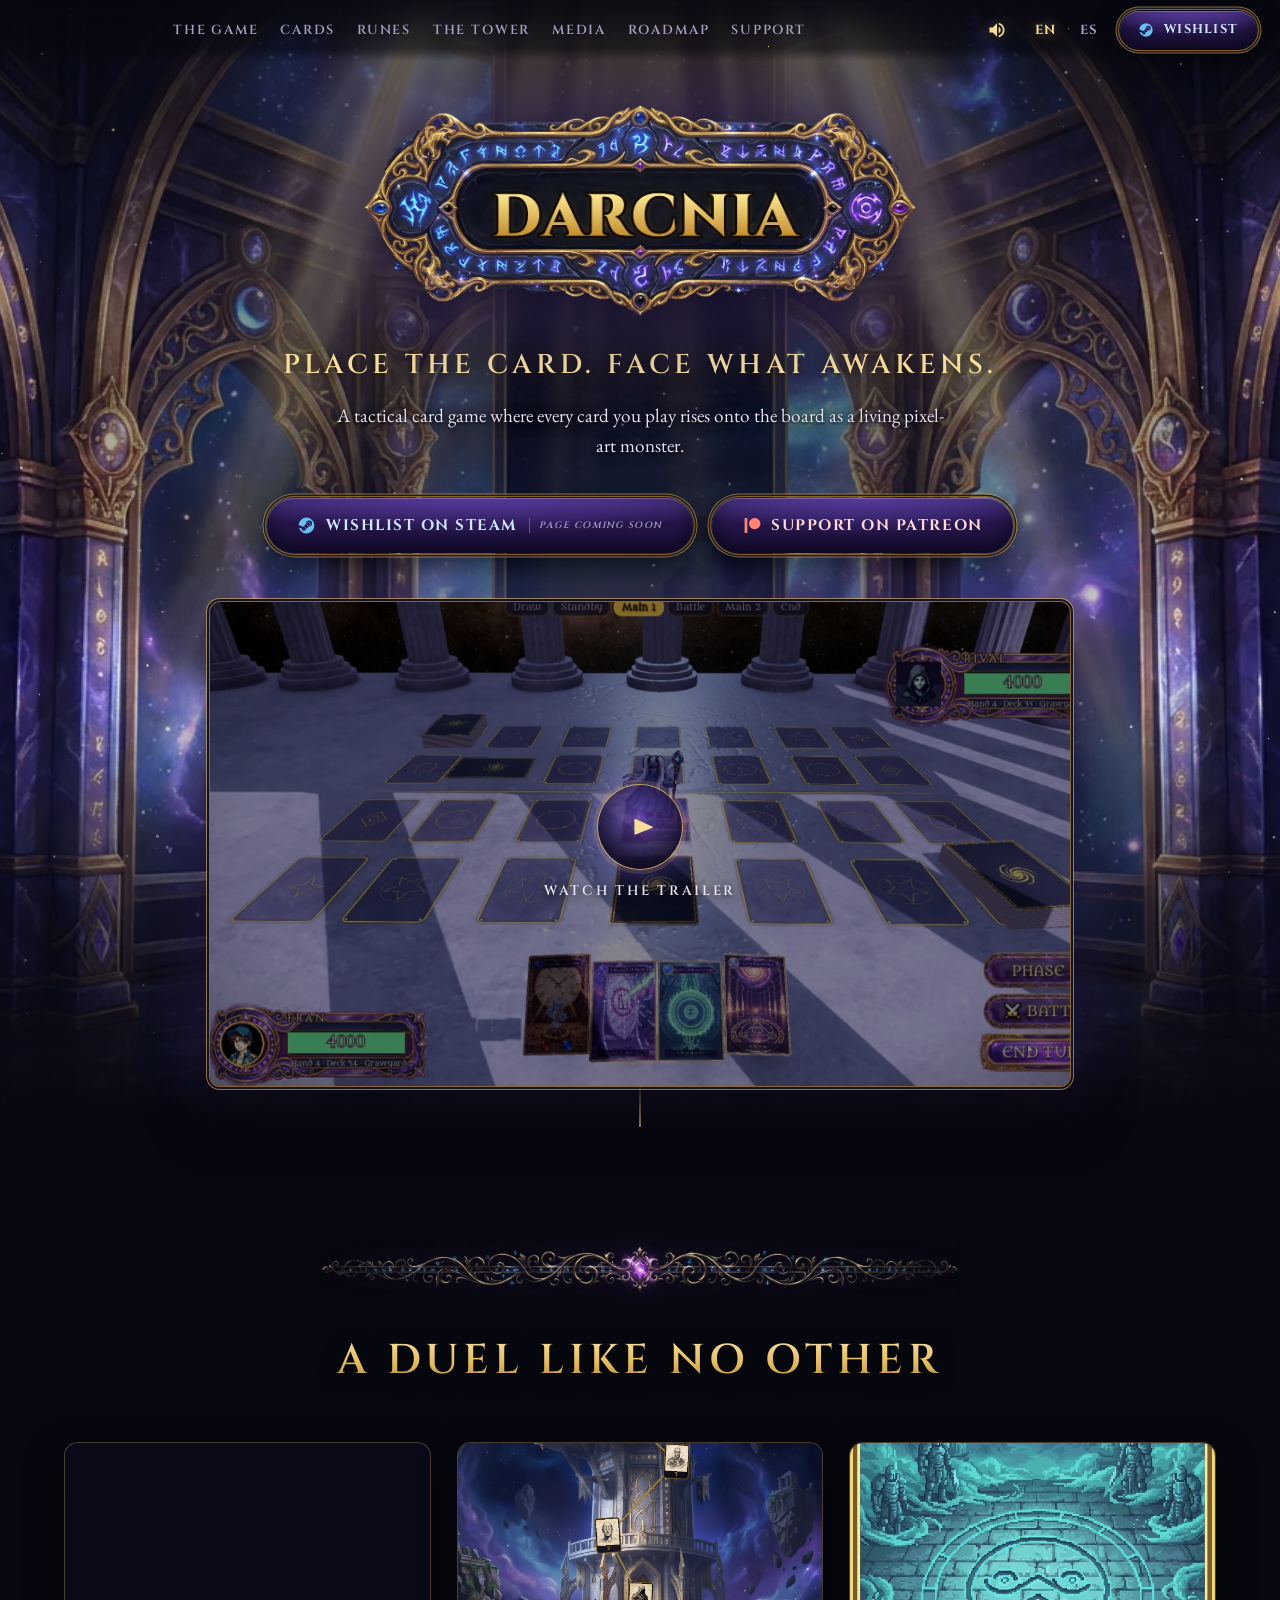
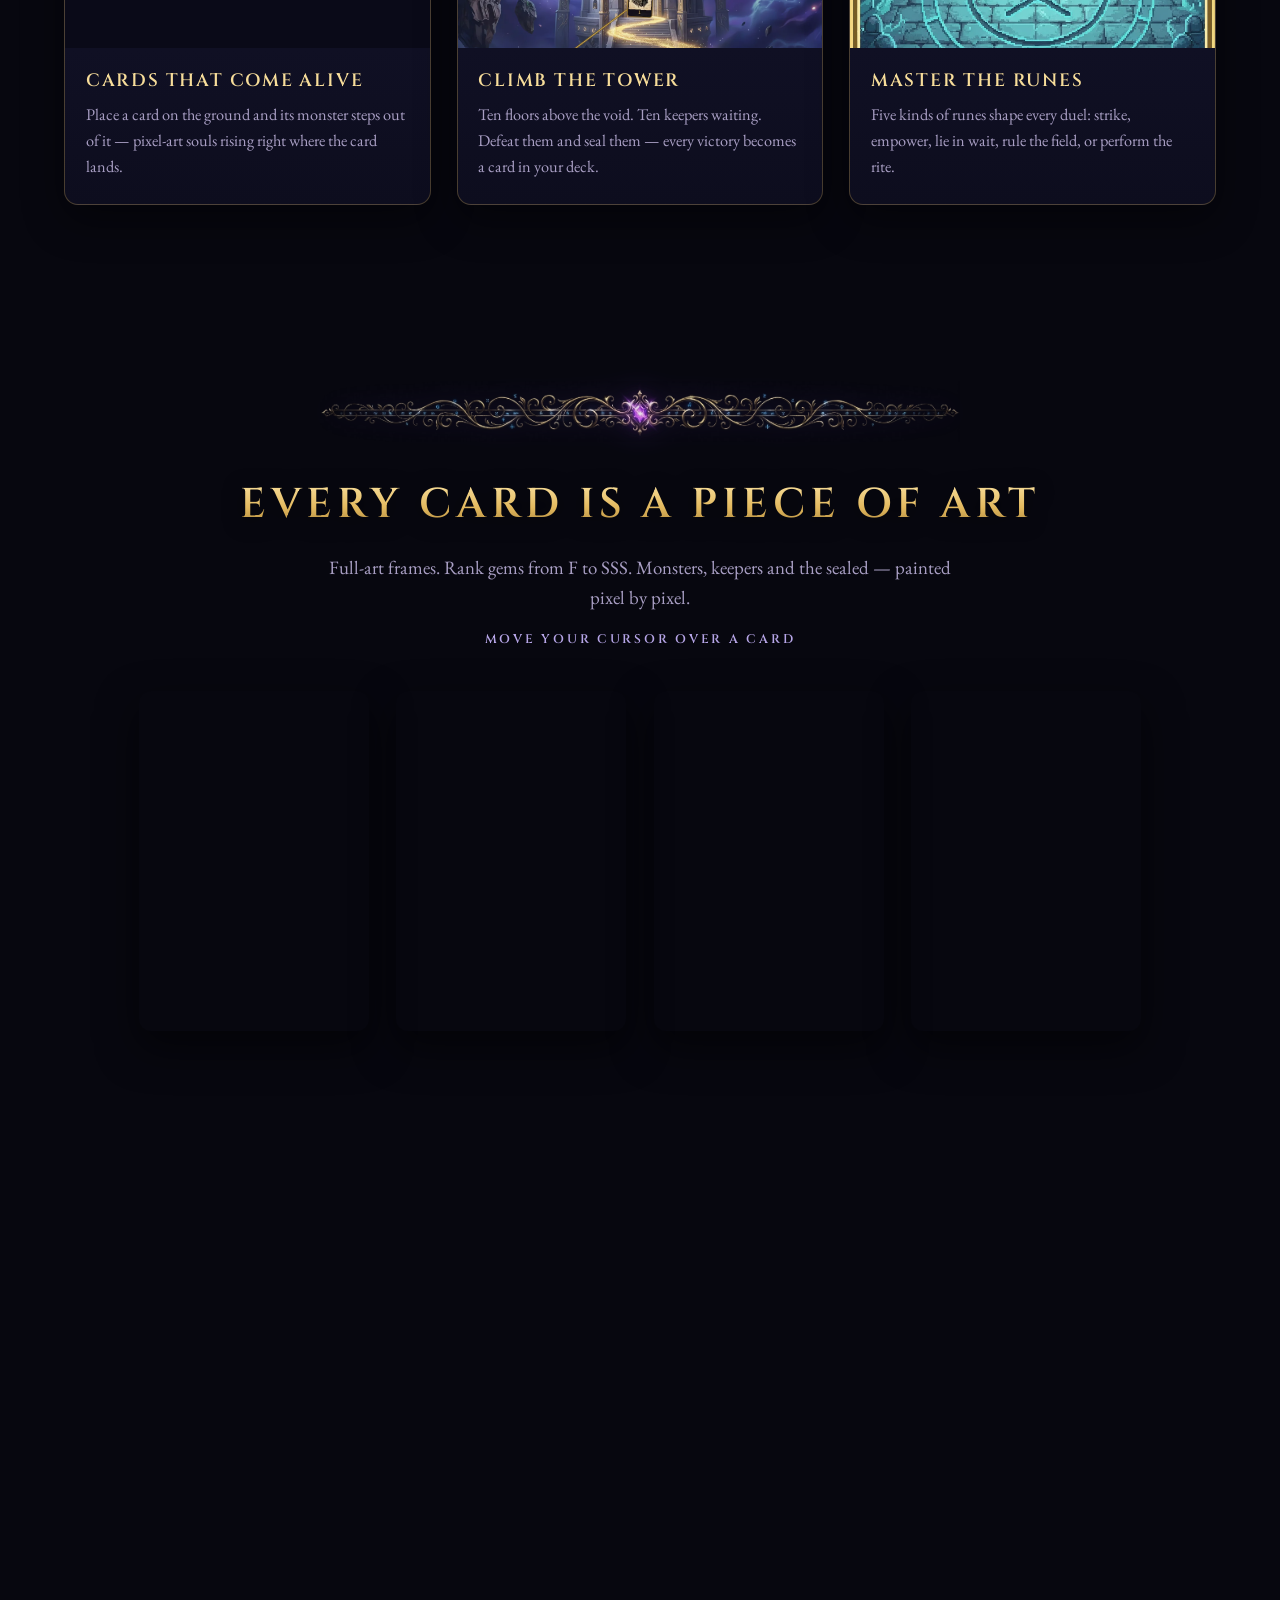
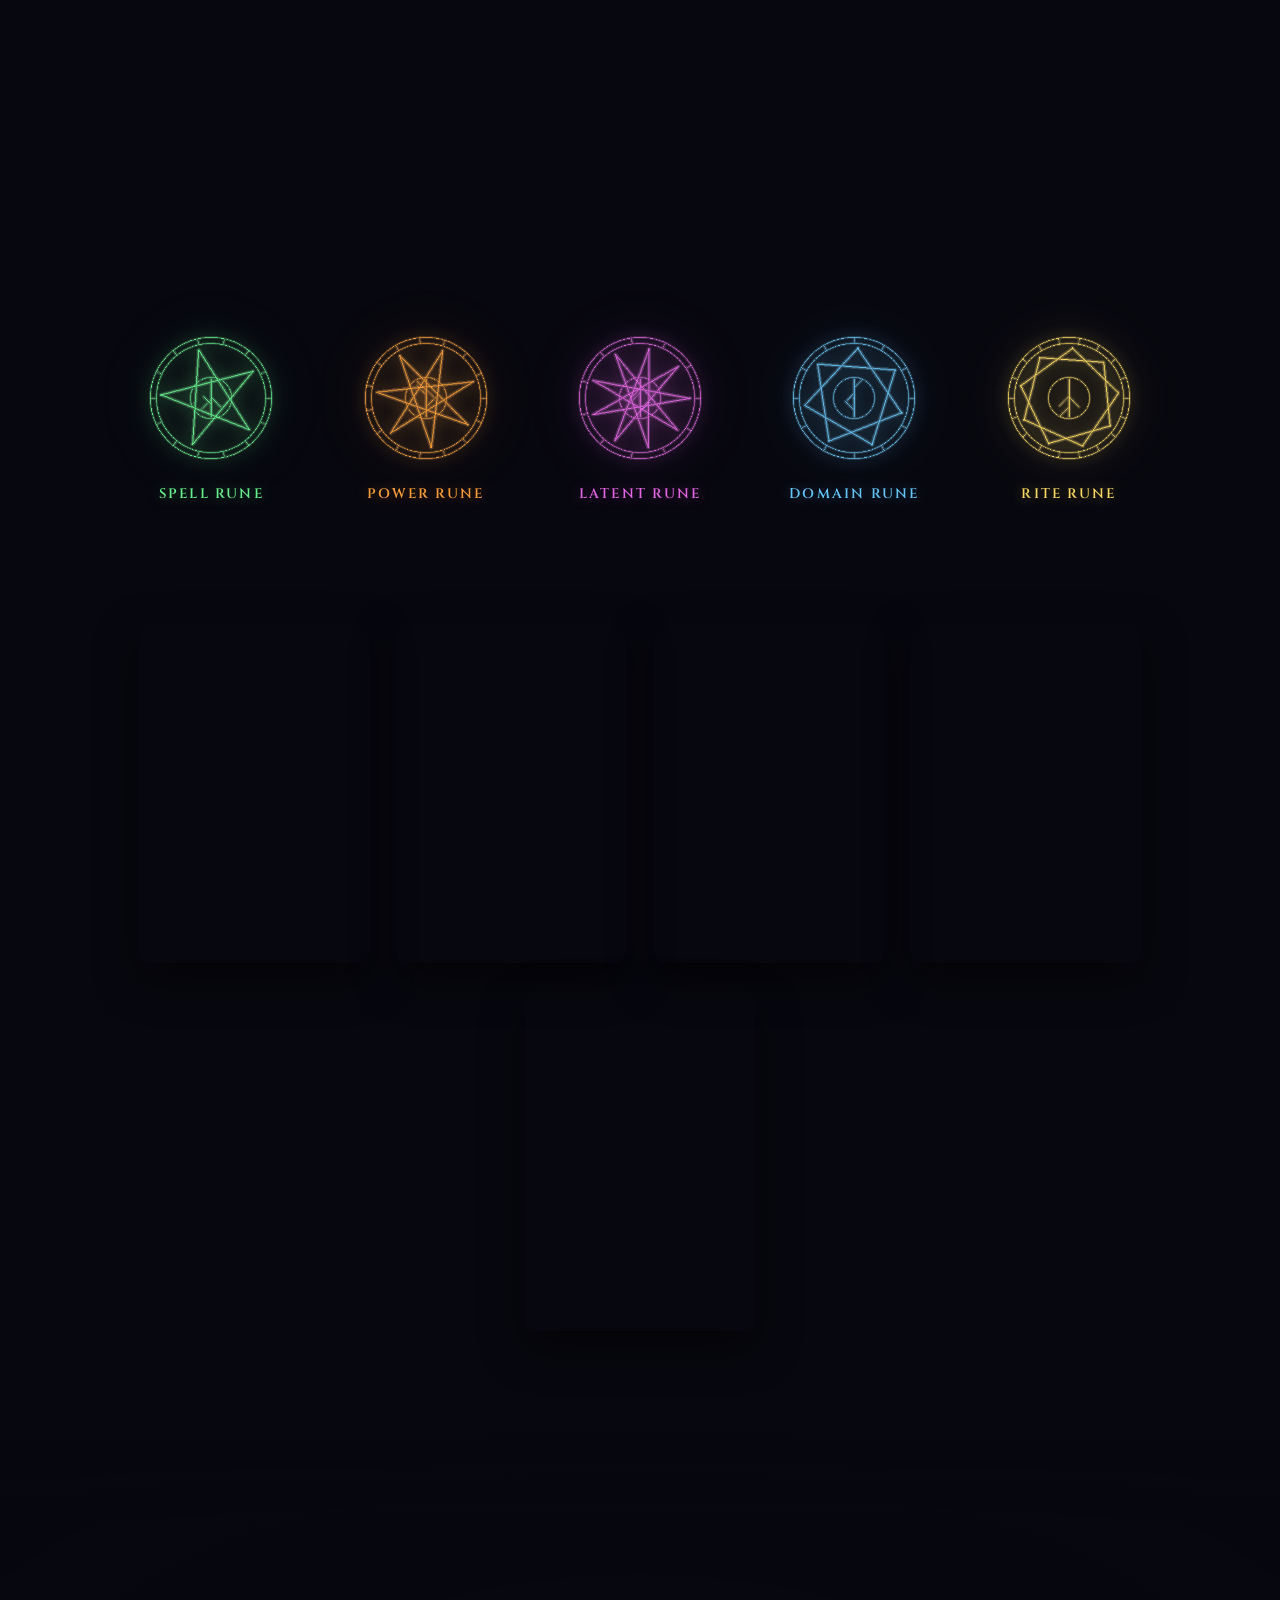
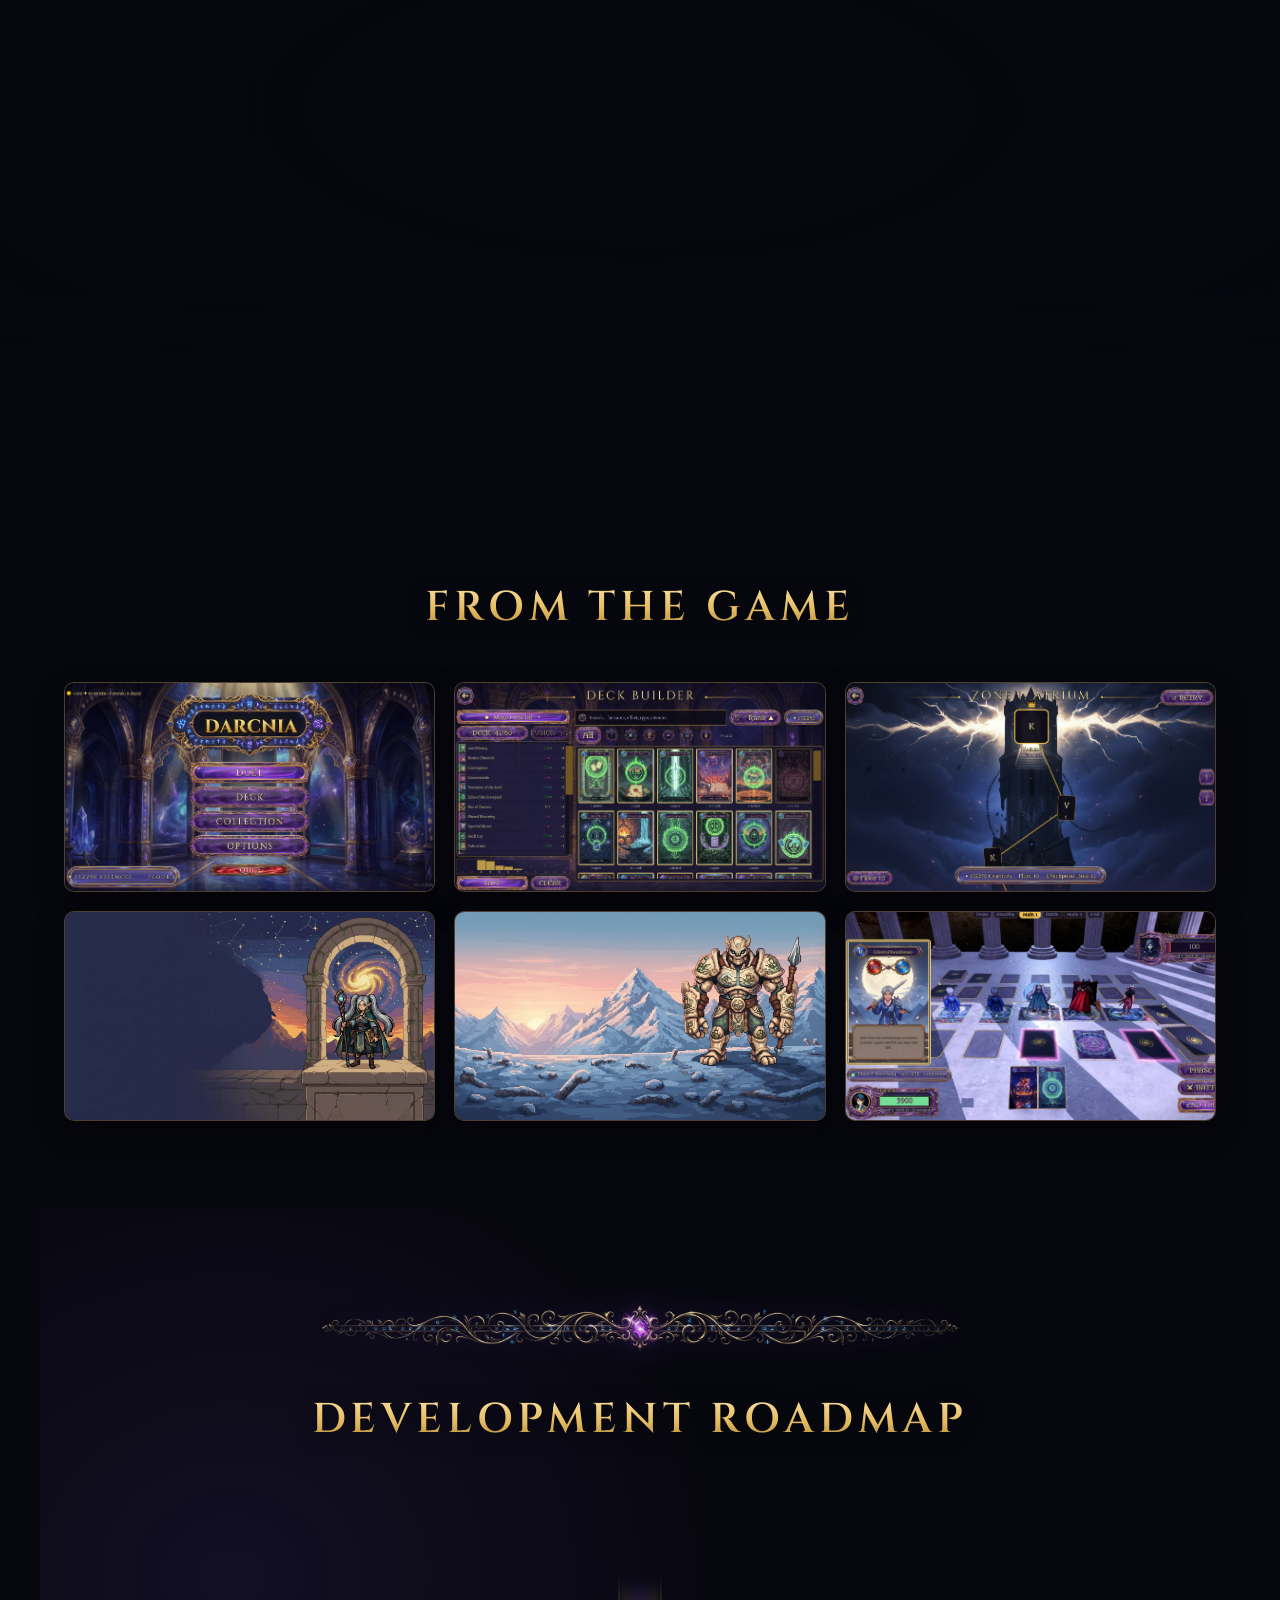
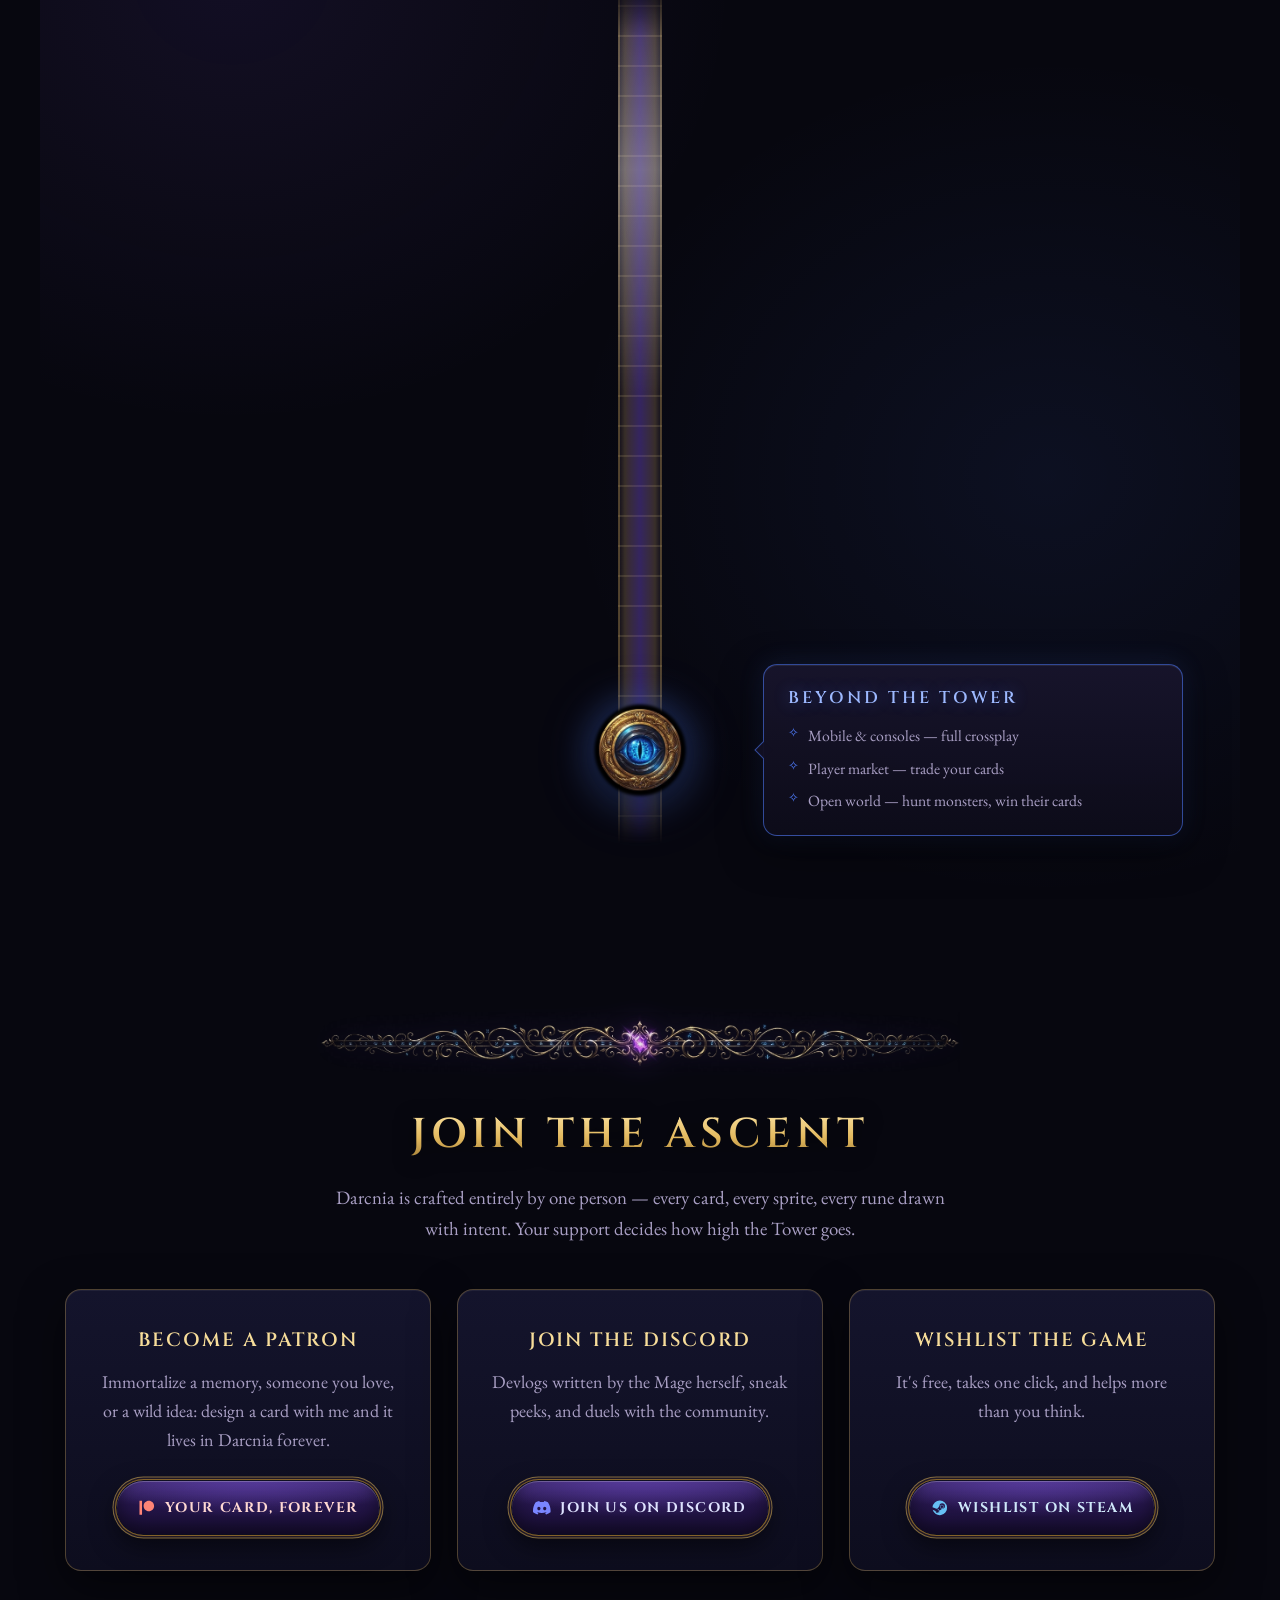
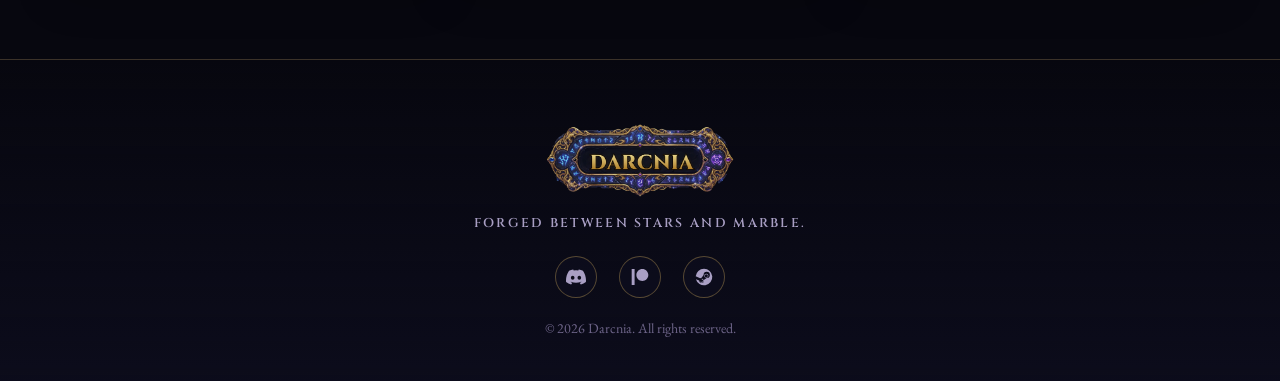
==== index.html @ d61d385a "Actualizar invitación de Discord Co-Authored-By: Claude Fable 5 <noreply@anthropic.com>" ====
<!DOCTYPE html>
<html lang="en">
<head>
  <meta charset="UTF-8">
  <meta name="viewport" content="width=device-width, initial-scale=1.0">
  <title>DARCNIA — Place the card. Face what awakens.</title>
  <meta name="description" content="A tactical card game where every card you play rises onto the board as a living pixel-art monster. Climb the Tower, seal its keepers, master the Runes.">
  <meta property="og:title" content="DARCNIA">
  <meta property="og:description" content="Place the card. Face what awakens. A pixel-art tactical card game.">
  <meta property="og:type" content="website">
  <meta property="og:image" content="assets/img/screens/menu.webp">
  <meta name="theme-color" content="#0d0d1e">
  <meta name="twitter:card" content="summary_large_image">
  <meta name="twitter:title" content="DARCNIA">
  <meta name="twitter:description" content="Place the card. Face what awakens. A pixel-art tactical card game.">
  <meta name="twitter:image" content="assets/video/poster.webp">
  <link rel="icon" href="favicon.ico" sizes="any">
  <link rel="icon" type="image/png" href="assets/img/favicon.png">
  <link rel="apple-touch-icon" href="assets/img/favicon_512.png">
  <script type="application/ld+json">
  {"@context":"https://schema.org","@type":"VideoGame","name":"Darcnia",
   "description":"A tactical card game where every card you play rises onto the board as a living pixel-art monster. Climb the Tower, seal its keepers, master the Runes.",
   "genre":["Card Game","Strategy"],"gamePlatform":"PC","operatingSystem":"Windows",
   "author":{"@type":"Person","name":"Darcnia"},"inLanguage":["en","es"],
   "offers":{"@type":"Offer","price":"0","priceCurrency":"USD","availability":"https://schema.org/PreOrder"}}
  </script>
  <link rel="preload" as="image" href="assets/img/bg_temple.webp">
  <link rel="preconnect" href="https://fonts.googleapis.com">
  <link rel="preconnect" href="https://fonts.gstatic.com" crossorigin>
  <link href="https://fonts.googleapis.com/css2?family=Cinzel:wght@500;600;700&family=EB+Garamond:wght@400;500&display=swap" rel="stylesheet">
  <link rel="stylesheet" href="css/styles.css">
</head>
<body>

  <!-- ======================= NAV ======================= -->
  <header class="nav" id="nav">
    <nav class="nav-links" id="navLinks">
      <a href="#game" data-i18n="nav.game">The Game</a>
      <a href="#cards" data-i18n="nav.cards">Cards</a>
      <a href="#runes" data-i18n="nav.runes">Runes</a>
      <a href="#tower" data-i18n="nav.tower">The Tower</a>
      <a href="#media" data-i18n="nav.media">Media</a>
      <a href="#roadmap" data-i18n="nav.roadmap">Roadmap</a>
      <a href="#support" data-i18n="nav.support">Support</a>
    </nav>
    <div class="nav-right">
      <button class="music-btn" id="musicBtn" aria-label="Music on/off" aria-pressed="false">
        <svg class="ico-on" viewBox="0 0 24 24" aria-hidden="true"><path fill="currentColor" d="M3 9v6h4l5 5V4L7 9H3zm13.5 3a4.5 4.5 0 0 0-2.5-4.03v8.05A4.5 4.5 0 0 0 16.5 12zM14 3.23v2.06c2.89.86 5 3.54 5 6.71s-2.11 5.85-5 6.71v2.06c4.01-.91 7-4.49 7-8.77s-2.99-7.86-7-8.77z"/></svg>
        <svg class="ico-off" viewBox="0 0 24 24" aria-hidden="true"><path fill="currentColor" d="M16.5 12a4.5 4.5 0 0 0-2.5-4.03v2.21l2.45 2.45c.03-.2.05-.41.05-.63zm2.5 0c0 .94-.2 1.82-.54 2.64l1.51 1.51A8.9 8.9 0 0 0 21 12c0-4.28-2.99-7.86-7-8.77v2.06c2.89.86 5 3.54 5 6.71zM4.27 3L3 4.27 7.73 9H3v6h4l5 5v-6.73l4.25 4.25c-.67.52-1.42.93-2.25 1.18v2.06a8.99 8.99 0 0 0 3.69-1.81L19.73 21 21 19.73 4.27 3zM12 4L9.91 6.09 12 8.18V4z"/></svg>
      </button>
      <div class="lang-switch" role="group" aria-label="Language">
        <button id="langEn" class="lang-btn active" aria-pressed="true">EN</button>
        <span class="lang-sep">·</span>
        <button id="langEs" class="lang-btn" aria-pressed="false">ES</button>
      </div>
      <a class="btn btn-small btn-steam nav-cta" id="navSteam" href="#support">
        <svg class="ico" viewBox="0 0 24 24" aria-hidden="true"><path fill="currentColor" d="M12 2a10 10 0 0 0-9.97 9.24l5.36 2.21a2.83 2.83 0 0 1 1.6-.49h.14l2.38-3.45v-.05a3.77 3.77 0 1 1 3.77 3.77h-.09l-3.4 2.43v.12a2.83 2.83 0 1 1-5.63.42L2.3 14.6A10 10 0 1 0 12 2Zm-5.72 14.6 1.23.51a2.12 2.12 0 1 0 1.15-2.76l1.27.52a1.56 1.56 0 1 1-1.2 2.88l-2.45-1.15Zm11-6.11a2.51 2.51 0 1 0-2.51 2.51 2.52 2.52 0 0 0 2.51-2.51Zm-4.39 0a1.89 1.89 0 1 1 1.88 1.89 1.88 1.88 0 0 1-1.88-1.89Z"/></svg>
        <span data-i18n="nav.wishlist">Wishlist</span>
      </a>
      <button class="nav-burger" id="navBurger" aria-label="Menu"><span></span><span></span><span></span></button>
    </div>
  </header>

  <!-- ======================= HERO ======================= -->
  <section class="hero" id="top">
    <div class="hero-bg" aria-hidden="true"></div>
    <video class="hero-bg-video" src="assets/video/bg_temple.mp4" autoplay muted loop playsinline poster="assets/img/bg_temple.webp" aria-hidden="true"></video>
    <canvas class="hero-stars" id="stars" aria-hidden="true"></canvas>
    <div class="hero-vignette" aria-hidden="true"></div>

    <div class="hero-inner">
      <img class="hero-logo reveal" src="assets/img/logo.webp" alt="DARCNIA">
      <p class="hero-tagline reveal" data-i18n="hero.tagline">Place the card. Face what awakens.</p>
      <p class="hero-sub reveal" data-i18n="hero.sub">A tactical card game where every card you play rises onto the board as a living pixel-art monster.</p>

      <div class="hero-ctas reveal">
        <a class="btn btn-steam" id="heroSteam" href="#" rel="noopener">
          <svg class="ico" viewBox="0 0 24 24" aria-hidden="true"><path fill="currentColor" d="M12 2a10 10 0 0 0-9.97 9.24l5.36 2.21a2.83 2.83 0 0 1 1.6-.49h.14l2.38-3.45v-.05a3.77 3.77 0 1 1 3.77 3.77h-.09l-3.4 2.43v.12a2.83 2.83 0 1 1-5.63.42L2.3 14.6A10 10 0 1 0 12 2Zm-5.72 14.6 1.23.51a2.12 2.12 0 1 0 1.15-2.76l1.27.52a1.56 1.56 0 1 1-1.2 2.88l-2.45-1.15Zm11-6.11a2.51 2.51 0 1 0-2.51 2.51 2.52 2.52 0 0 0 2.51-2.51Zm-4.39 0a1.89 1.89 0 1 1 1.88 1.89 1.88 1.88 0 0 1-1.88-1.89Z"/></svg>
          <span data-i18n="hero.wishlist">Wishlist on Steam</span>
          <em class="soon-chip" id="steamSoon" data-i18n="hero.wishlist_soon">page coming soon</em>
        </a>
        <a class="btn btn-patreon" id="heroPatreon" href="https://www.patreon.com/darcniamonster" target="_blank" rel="noopener">
          <svg class="ico" viewBox="0 0 24 24" aria-hidden="true"><path fill="currentColor" d="M14.82 2.41c-3.96 0-7.18 3.22-7.18 7.19 0 3.95 3.22 7.16 7.18 7.16 3.95 0 7.16-3.21 7.16-7.16 0-3.97-3.21-7.19-7.16-7.19M2.02 21.6h3.5V2.41h-3.5Z"/></svg>
          <span data-i18n="hero.patreon">Support on Patreon</span>
        </a>
      </div>

      <div class="hero-video reveal" id="videoFrame">
        <div class="video-shell" id="videoShell">
          <img src="assets/video/poster.webp" alt="" class="video-poster">
          <div class="video-overlay">
            <div class="video-play" aria-hidden="true">▶</div>
            <p class="video-soon" id="videoLabel" data-i18n="hero.trailer_soon">Trailer coming soon</p>
          </div>
        </div>
      </div>
    </div>
    <div class="hero-scrollhint" aria-hidden="true"><span></span></div>
  </section>

  <!-- ======================= PILLARS ======================= -->
  <section class="section" id="game">
    <div class="ornament reveal"><img src="assets/img/divider.webp" alt="" aria-hidden="true"></div>
    <h2 class="section-title reveal" data-i18n="pillars.title">A duel like no other</h2>
    <div class="pillars">
      <article class="pillar reveal">
        <div class="pillar-art"><video src="assets/video/summon.mp4" autoplay loop muted playsinline aria-label="Placing a card summons its monster onto the board"></video></div>
        <h3 data-i18n="pillars.p1t">Cards that come alive</h3>
        <p data-i18n="pillars.p1b">Place a card on the ground and its monster steps out of it — pixel-art souls rising right where the card lands.</p>
      </article>
      <article class="pillar reveal">
        <div class="pillar-art"><img src="assets/img/screens/towermap_base.webp" alt="The first floors of the Tower" loading="lazy" style="object-position: center 32%"></div>
        <h3 data-i18n="pillars.p2t">Climb the Tower</h3>
        <p data-i18n="pillars.p2b">Ten floors above the void. Ten keepers waiting. Defeat them and seal them — every victory becomes a card in your deck.</p>
      </article>
      <article class="pillar reveal">
        <div class="pillar-art"><img src="assets/img/cards/sello_de_bruma.webp" alt="Seal of Mist rune card" loading="lazy" style="object-position: center 58%"></div>
        <h3 data-i18n="pillars.p3t">Master the Runes</h3>
        <p data-i18n="pillars.p3b">Five kinds of runes shape every duel: strike, empower, lie in wait, rule the field, or perform the rite.</p>
      </article>
    </div>
  </section>

  <!-- ======================= CARDS ======================= -->
  <section class="section section-cards" id="cards">
    <div class="ornament reveal"><img src="assets/img/divider.webp" alt="" aria-hidden="true"></div>
    <h2 class="section-title reveal" data-i18n="cards.title">Every card is a piece of art</h2>
    <p class="section-sub reveal" data-i18n="cards.sub">Full-art frames. Rank gems from F to SSS. Monsters, keepers and the sealed — painted pixel by pixel.</p>
    <p class="cards-hint reveal" data-i18n="cards.hint">Move your cursor over a card</p>
    <div class="card-grid">
      <figure class="card3d reveal" data-card="maga_elfica" tabindex="0"><div class="card3d-inner"><img src="assets/img/cards/maga_elfica.webp" alt="Millennial Mage" loading="lazy"><span class="holo"></span><span class="shine"></span></div></figure>
      <figure class="card3d reveal" data-card="espadachin_celeste" tabindex="0"><div class="card3d-inner"><img src="assets/img/cards/espadachin_celeste.webp" alt="Celestial Swordsman" loading="lazy"><span class="holo"></span><span class="shine"></span></div></figure>
      <figure class="card3d reveal" data-card="coloso_marfil" tabindex="0"><div class="card3d-inner"><img src="assets/img/cards/coloso_marfil.webp" alt="Ivory Colossus" loading="lazy"><span class="holo"></span><span class="shine"></span></div></figure>
      <figure class="card3d reveal" data-card="solane_clemencia" tabindex="0"><div class="card3d-inner"><img src="assets/img/cards/solane_clemencia.webp" alt="Solane, the Last Clemency" loading="lazy"><span class="holo"></span><span class="shine"></span></div></figure>
      <figure class="card3d reveal" data-card="nerith_eco" tabindex="0"><div class="card3d-inner"><img src="assets/img/cards/nerith_eco.webp" alt="Nerith, the Hollow Echo" loading="lazy"><span class="holo"></span><span class="shine"></span></div></figure>
      <figure class="card3d reveal" data-card="dragon_espectral" tabindex="0"><div class="card3d-inner"><img src="assets/img/cards/dragon_espectral.webp" alt="Spectral Dragon" loading="lazy"><span class="holo"></span><span class="shine"></span></div></figure>
      <figure class="card3d reveal" data-card="senor_del_rito" tabindex="0"><div class="card3d-inner"><img src="assets/img/cards/senor_del_rito.webp" alt="Lord of the Rite" loading="lazy"><span class="holo"></span><span class="shine"></span></div></figure>
    </div>
    <p class="cards-more reveal" data-i18n="cards.more">…and 35+ more monsters to seal!</p>
  </section>

  <!-- ======================= RUNES ======================= -->
  <section class="section section-runes" id="runes">
    <div class="ornament reveal"><img src="assets/img/divider.webp" alt="" aria-hidden="true"></div>
    <h2 class="section-title reveal" data-i18n="runes.title">The Runes</h2>
    <p class="section-sub reveal" data-i18n="runes.sub">No spells. No traps. In Darcnia, magic is carved — five kinds of runes, one language of power.</p>

    <div class="sigil-row">
      <div class="sigil reveal" style="--rc:#66f28c">
        <span class="orb"><img src="assets/img/sigil_spell.webp" alt="" loading="lazy"></span>
        <h4 data-i18n="runes.spell_t">Spell Rune</h4>
        <p data-i18n="runes.spell_b">Cast it and it's gone. The effect is immediate.</p>
      </div>
      <div class="sigil reveal" style="--rc:#fa9e38">
        <span class="orb"><img src="assets/img/sigil_power.webp" alt="" loading="lazy"></span>
        <h4 data-i18n="runes.power_t">Power Rune</h4>
        <p data-i18n="runes.power_b">Bound to a monster. Strength written in stone.</p>
      </div>
      <div class="sigil reveal" style="--rc:#e566e5">
        <span class="orb"><img src="assets/img/sigil_latent.webp" alt="" loading="lazy"></span>
        <h4 data-i18n="runes.latent_t">Latent Rune</h4>
        <p data-i18n="runes.latent_b">Set face-down. It waits for your rival's mistake.</p>
      </div>
      <div class="sigil reveal" style="--rc:#66c7fa">
        <span class="orb"><img src="assets/img/sigil_domain.webp" alt="" loading="lazy"></span>
        <h4 data-i18n="runes.domain_t">Domain Rune</h4>
        <p data-i18n="runes.domain_b">The battlefield itself takes a side.</p>
      </div>
      <div class="sigil reveal" style="--rc:#fad961">
        <span class="orb"><img src="assets/img/sigil_rite.webp" alt="" loading="lazy"></span>
        <h4 data-i18n="runes.rite_t">Rite Rune</h4>
        <p data-i18n="runes.rite_b">Some beings can only be called, never played.</p>
      </div>
    </div>

    <div class="card-grid card-grid-runes">
      <figure class="card3d reveal" data-card="purga_espectral" tabindex="0"><div class="card3d-inner"><img src="assets/img/cards/purga_espectral.webp" alt="Spectral Purge" loading="lazy"><span class="holo"></span><span class="shine"></span></div></figure>
      <figure class="card3d reveal" data-card="espejo_espectral" tabindex="0"><div class="card3d-inner"><img src="assets/img/cards/espejo_espectral.webp" alt="Spectral Mirror" loading="lazy"><span class="holo"></span><span class="shine"></span></div></figure>
      <figure class="card3d reveal" data-card="sello_de_bruma" tabindex="0"><div class="card3d-inner"><img src="assets/img/cards/sello_de_bruma.webp" alt="Seal of Mist" loading="lazy"><span class="holo"></span><span class="shine"></span></div></figure>
      <figure class="card3d reveal" data-card="convergencia" tabindex="0"><div class="card3d-inner"><img src="assets/img/cards/convergencia.webp" alt="Convergence" loading="lazy"><span class="holo"></span><span class="shine"></span></div></figure>
      <figure class="card3d reveal" data-card="pacto_de_sangre" tabindex="0"><div class="card3d-inner"><img src="assets/img/cards/pacto_de_sangre.webp" alt="Blood Pact" loading="lazy"><span class="holo"></span><span class="shine"></span></div></figure>
    </div>
  </section>

  <!-- ======================= TOWER ======================= -->
  <section class="section section-tower" id="tower">
    <div class="tower-bg" aria-hidden="true"></div>
    <div class="tower-inner">
      <h2 class="section-title reveal" data-i18n="tower.title">The Tower calls</h2>
      <blockquote class="tower-quote reveal">
        <p data-i18n="tower.quote">“The Tower was not built. It was called.”</p>
        <cite data-i18n="tower.cite">— the Millennial Mage</cite>
      </blockquote>
      <p class="tower-body reveal" data-i18n="tower.body">Ten floors. A king who sealed what he loved. A guide who remembers too much. Climb, duel the keeper of every floor — and decide what to do with what waits at the top.</p>
      <div class="tower-chips reveal">
        <span class="chip" data-i18n="tower.c1">10 floors</span>
        <span class="chip" data-i18n="tower.c2">Boss duels</span>
        <span class="chip" data-i18n="tower.c3">A story told in cards</span>
      </div>
    </div>
  </section>

  <!-- ======================= MEDIA ======================= -->
  <section class="section" id="media">
    <div class="ornament reveal"><img src="assets/img/divider.webp" alt="" aria-hidden="true"></div>
    <h2 class="section-title reveal" data-i18n="media.title">From the temple</h2>
    <div class="media-grid">
      <button class="media-item reveal" data-full="assets/img/screens/menu.webp"><img src="assets/img/screens/menu.webp" alt="Main menu" loading="lazy"></button>
      <button class="media-item reveal" data-full="assets/img/screens/deckbuilder.webp"><img src="assets/img/screens/deckbuilder.webp" alt="Deck builder" loading="lazy"></button>
      <button class="media-item reveal" data-full="assets/img/screens/towermap.webp"><img src="assets/img/screens/towermap.webp" alt="Tower map" loading="lazy"></button>
      <button class="media-item reveal" data-full="assets/img/art_maga.webp"><img src="assets/img/art_maga.webp" alt="The Mage reading constellations" loading="lazy"></button>
      <button class="media-item reveal" data-full="assets/img/art_coloso.webp"><img src="assets/img/art_coloso.webp" alt="Ivory Colossus at dawn" loading="lazy"></button>
      <button class="media-item reveal" data-full="assets/img/screens/duel.webp"><img src="assets/img/screens/duel.webp" alt="A duel in progress — monsters on the board" loading="lazy"></button>
    </div>
  </section>

  <!-- ======================= ROADMAP ======================= -->
  <section class="section" id="roadmap">
    <div class="ornament reveal"><img src="assets/img/divider.webp" alt="" aria-hidden="true"></div>
    <h2 class="section-title reveal" data-i18n="rm.title">The ascent ahead</h2>
    <p class="section-sub reveal" data-i18n="rm.sub">No dates, no promises broken — each milestone is sealed when it's ready. This is the climb.</p>

    <div class="roadmap2">
      <div class="rm2-track" aria-hidden="true"></div>

      <article class="rm2-row" data-state="done">
        <div class="rm2-panel reveal from-left">
          <h3 data-i18n="rm.p1">Sealed</h3>
          <ul>
            <li data-i18n="rm.p1a">Full duel engine</li>
            <li data-i18n="rm.p1b">The Tower — 10 floors playable</li>
            <li data-i18n="rm.p1c">Deck builder &amp; collection</li>
            <li data-i18n="rm.p1d">Pack opening &amp; free economy</li>
            <li data-i18n="rm.p1e">Fully bilingual EN / ES</li>
          </ul>
        </div>
        <div class="rm2-orb reveal"><img src="assets/img/rm_sealed.webp" alt="" loading="lazy"></div>
      </article>

      <article class="rm2-row rm2-flip" data-state="now">
        <div class="rm2-panel reveal from-right">
          <h3 data-i18n="rm.p2">In the ritual</h3>
          <ul>
            <li data-i18n="rm.p2a">The full story of the first 10 floors</li>
            <li data-i18n="rm.p2b">Polishing pixel art — attacks, poses, animations</li>
            <li data-i18n="rm.p2c">Steam page</li>
          </ul>
        </div>
        <div class="rm2-orb reveal"><img src="assets/img/rm_ritual.webp" alt="" loading="lazy"></div>
      </article>

      <article class="rm2-row" data-state="next">
        <div class="rm2-panel reveal from-left">
          <h3 data-i18n="rm.p3">To awaken</h3>
          <ul>
            <li data-i18n="rm.p3a">Free demo — play &amp; wishlist</li>
            <li data-i18n="rm.p3b">Online 1v1 — friends &amp; matchmaking</li>
            <li data-i18n="rm.p3c">100 monsters to seal</li>
            <li data-i18n="rm.p3d">Shiny cards — rare variants</li>
          </ul>
        </div>
        <div class="rm2-orb reveal"><img src="assets/img/rm_awaken.webp" alt="" loading="lazy"></div>
      </article>

      <article class="rm2-row rm2-flip" data-state="vision">
        <div class="rm2-panel reveal from-right">
          <h3 data-i18n="rm.p4">Beyond the Tower</h3>
          <ul>
            <li data-i18n="rm.p4a">Mobile &amp; consoles — full crossplay</li>
            <li data-i18n="rm.p4b">Player market — trade your cards</li>
            <li data-i18n="rm.p4c">Open world — hunt monsters, win their cards</li>
          </ul>
        </div>
        <div class="rm2-orb reveal"><img src="assets/img/rm_beyond.webp" alt="" loading="lazy"></div>
      </article>
    </div>
  </section>

  <!-- ======================= SUPPORT ======================= -->
  <section class="section section-support" id="support">
    <div class="ornament reveal"><img src="assets/img/divider.webp" alt="" aria-hidden="true"></div>
    <h2 class="section-title reveal" data-i18n="support.title">Join the ascent</h2>
    <p class="section-sub reveal" data-i18n="support.body">Darcnia is being crafted by a tiny team with an enormous obsession: every card, every sprite, every rune drawn with intent. Your support decides how high the Tower goes.</p>
    <div class="support-grid">
      <article class="support-panel reveal">
        <h3 data-i18n="support.patreon_t">Become a patron</h3>
        <p data-i18n="support.patreon_b">Immortalize a memory, someone you love, or a wild idea: design a card with me and it lives in Darcnia forever.</p>
        <a class="btn btn-patreon" href="https://www.patreon.com/darcniamonster" target="_blank" rel="noopener">
          <svg class="ico" viewBox="0 0 24 24" aria-hidden="true"><path fill="currentColor" d="M14.82 2.41c-3.96 0-7.18 3.22-7.18 7.19 0 3.95 3.22 7.16 7.18 7.16 3.95 0 7.16-3.21 7.16-7.16 0-3.97-3.21-7.19-7.16-7.19M2.02 21.6h3.5V2.41h-3.5Z"/></svg>
          <span data-i18n="support.patreon_cta">Create your card, forever</span>
        </a>
      </article>
      <article class="support-panel reveal">
        <h3 data-i18n="support.discord_t">Join the Discord</h3>
        <p data-i18n="support.discord_b">Devlogs written by the Mage herself, sneak peeks, and duels with the community.</p>
        <a class="btn btn-discord" href="https://discord.gg/5ZPcgBxWdc" target="_blank" rel="noopener">
          <svg class="ico" viewBox="0 0 24 24" aria-hidden="true"><path fill="currentColor" d="M20.317 4.37a19.79 19.79 0 0 0-4.885-1.515.074.074 0 0 0-.079.037c-.21.375-.444.864-.608 1.25a18.27 18.27 0 0 0-5.487 0 12.64 12.64 0 0 0-.617-1.25.077.077 0 0 0-.079-.037A19.736 19.736 0 0 0 3.677 4.37a.07.07 0 0 0-.032.027C.533 9.046-.32 13.58.099 18.057a.082.082 0 0 0 .031.057 19.9 19.9 0 0 0 5.993 3.03.078.078 0 0 0 .084-.028c.462-.63.874-1.295 1.226-1.994a.076.076 0 0 0-.041-.106 13.107 13.107 0 0 1-1.872-.892.077.077 0 0 1-.008-.128 10.2 10.2 0 0 0 .372-.292.074.074 0 0 1 .077-.01c3.928 1.793 8.18 1.793 12.062 0a.074.074 0 0 1 .078.01c.12.098.246.198.373.292a.077.077 0 0 1-.006.127 12.299 12.299 0 0 1-1.873.892.077.077 0 0 0-.041.107c.36.698.772 1.362 1.225 1.993a.076.076 0 0 0 .084.028 19.839 19.839 0 0 0 6.002-3.03.077.077 0 0 0 .032-.054c.5-5.177-.838-9.674-3.549-13.66a.061.061 0 0 0-.031-.03zM8.02 15.33c-1.182 0-2.157-1.085-2.157-2.419 0-1.333.956-2.419 2.157-2.419 1.21 0 2.176 1.096 2.157 2.42 0 1.333-.956 2.418-2.157 2.418zm7.975 0c-1.183 0-2.157-1.085-2.157-2.419 0-1.333.955-2.419 2.157-2.419 1.21 0 2.176 1.096 2.157 2.42 0 1.333-.946 2.418-2.157 2.418z"/></svg>
          <span data-i18n="support.discord_btn">Join us on Discord</span>
        </a>
      </article>
      <article class="support-panel reveal">
        <h3 data-i18n="support.steam_t">Wishlist the game</h3>
        <p data-i18n="support.steam_b">It's free, takes one click, and helps more than you think.</p>
        <a class="btn btn-steam" id="supportSteam" href="#" rel="noopener">
          <svg class="ico" viewBox="0 0 24 24" aria-hidden="true"><path fill="currentColor" d="M12 2a10 10 0 0 0-9.97 9.24l5.36 2.21a2.83 2.83 0 0 1 1.6-.49h.14l2.38-3.45v-.05a3.77 3.77 0 1 1 3.77 3.77h-.09l-3.4 2.43v.12a2.83 2.83 0 1 1-5.63.42L2.3 14.6A10 10 0 1 0 12 2Zm-5.72 14.6 1.23.51a2.12 2.12 0 1 0 1.15-2.76l1.27.52a1.56 1.56 0 1 1-1.2 2.88l-2.45-1.15Zm11-6.11a2.51 2.51 0 1 0-2.51 2.51 2.52 2.52 0 0 0 2.51-2.51Zm-4.39 0a1.89 1.89 0 1 1 1.88 1.89 1.88 1.88 0 0 1-1.88-1.89Z"/></svg>
          <span data-i18n="hero.wishlist">Wishlist on Steam</span>
          <em class="soon-chip" data-i18n="hero.wishlist_soon">page coming soon</em>
        </a>
      </article>
    </div>
  </section>

  <!-- ======================= FOOTER ======================= -->
  <footer class="footer">
    <img src="assets/img/logo.webp" alt="DARCNIA" class="footer-logo">
    <p class="footer-tag" data-i18n="footer.tag">Forged between stars and marble.</p>
    <nav class="footer-social" aria-label="Community links">
      <a href="https://discord.gg/5ZPcgBxWdc" target="_blank" rel="noopener" aria-label="Discord">
        <svg viewBox="0 0 24 24" aria-hidden="true"><path fill="currentColor" d="M20.317 4.37a19.79 19.79 0 0 0-4.885-1.515.074.074 0 0 0-.079.037c-.21.375-.444.864-.608 1.25a18.27 18.27 0 0 0-5.487 0 12.64 12.64 0 0 0-.617-1.25.077.077 0 0 0-.079-.037A19.736 19.736 0 0 0 3.677 4.37a.07.07 0 0 0-.032.027C.533 9.046-.32 13.58.099 18.057a.082.082 0 0 0 .031.057 19.9 19.9 0 0 0 5.993 3.03.078.078 0 0 0 .084-.028c.462-.63.874-1.295 1.226-1.994a.076.076 0 0 0-.041-.106 13.107 13.107 0 0 1-1.872-.892.077.077 0 0 1-.008-.128 10.2 10.2 0 0 0 .372-.292.074.074 0 0 1 .077-.01c3.928 1.793 8.18 1.793 12.062 0a.074.074 0 0 1 .078.01c.12.098.246.198.373.292a.077.077 0 0 1-.006.127 12.299 12.299 0 0 1-1.873.892.077.077 0 0 0-.041.107c.36.698.772 1.362 1.225 1.993a.076.076 0 0 0 .084.028 19.839 19.839 0 0 0 6.002-3.03.077.077 0 0 0 .032-.054c.5-5.177-.838-9.674-3.549-13.66a.061.061 0 0 0-.031-.03zM8.02 15.33c-1.182 0-2.157-1.085-2.157-2.419 0-1.333.956-2.419 2.157-2.419 1.21 0 2.176 1.096 2.157 2.42 0 1.333-.956 2.418-2.157 2.418zm7.975 0c-1.183 0-2.157-1.085-2.157-2.419 0-1.333.955-2.419 2.157-2.419 1.21 0 2.176 1.096 2.157 2.42 0 1.333-.946 2.418-2.157 2.418z"/></svg>
      </a>
      <a href="https://www.patreon.com/darcniamonster" target="_blank" rel="noopener" aria-label="Patreon">
        <svg viewBox="0 0 24 24" aria-hidden="true"><path fill="currentColor" d="M14.82 2.41c-3.96 0-7.18 3.22-7.18 7.19 0 3.95 3.22 7.16 7.18 7.16 3.95 0 7.16-3.21 7.16-7.16 0-3.97-3.21-7.19-7.16-7.19M2.02 21.6h3.5V2.41h-3.5Z"/></svg>
      </a>
      <a href="#support" aria-label="Steam">
        <svg viewBox="0 0 24 24" aria-hidden="true"><path fill="currentColor" d="M12 2a10 10 0 0 0-9.97 9.24l5.36 2.21a2.83 2.83 0 0 1 1.6-.49h.14l2.38-3.45v-.05a3.77 3.77 0 1 1 3.77 3.77h-.09l-3.4 2.43v.12a2.83 2.83 0 1 1-5.63.42L2.3 14.6A10 10 0 1 0 12 2Zm-5.72 14.6 1.23.51a2.12 2.12 0 1 0 1.15-2.76l1.27.52a1.56 1.56 0 1 1-1.2 2.88l-2.45-1.15Zm11-6.11a2.51 2.51 0 1 0-2.51 2.51 2.52 2.52 0 0 0 2.51-2.51Zm-4.39 0a1.89 1.89 0 1 1 1.88 1.89 1.88 1.88 0 0 1-1.88-1.89Z"/></svg>
      </a>
    </nav>
    <p class="footer-rights" data-i18n="footer.rights">© 2026 Darcnia. All rights reserved.</p>
  </footer>

  <!-- CTA fija en móvil: aparece al scrollear pasado el hero -->
  <div class="mobile-cta" id="mobileCta" aria-hidden="true">
    <a class="btn btn-small btn-steam" id="mobileSteam" href="#support"><span data-i18n="nav.wishlist">Wishlist</span></a>
    <a class="btn btn-small btn-patreon" href="https://www.patreon.com/darcniamonster" target="_blank" rel="noopener"><span>Patreon</span></a>
  </div>

  <!-- Lightbox -->
  <div class="lightbox" id="lightbox" role="dialog" aria-modal="true" hidden>
    <button class="lightbox-close" id="lightboxClose" aria-label="Close">×</button>
    <img src="" alt="" id="lightboxImg">
  </div>

  <!-- Detalle de carta (mismo lenguaje que CardDetail del juego) -->
  <div class="card-detail" id="cardDetail" role="dialog" aria-modal="true" hidden>
    <button class="lightbox-close" id="detailClose" aria-label="Close">×</button>
    <div class="detail-stage" id="detailStage">
      <img src="" alt="" id="detailImg" class="detail-card">
      <div class="detail-panel" id="detailPanel">
        <p class="detail-meta" id="detailMeta"></p>
        <p class="detail-text" id="detailText"></p>
        <p class="detail-flavor" id="detailFlavor"></p>
      </div>
    </div>
  </div>

  <script src="js/i18n.js"></script>
  <script src="js/cards_data.js"></script>
  <script src="js/main.js"></script>
</body>
</html>
---- css/styles.css ----
/* ============================================================
   DARCNIA — landing. El lenguaje visual ES el del juego:
   mármol cósmico, oro, runas, universo.
   ============================================================ */

:root {
  --bg0: #07070f;
  --bg1: #0d0d1e;
  --bg2: #14142c;
  --ink: #e9e3f6;
  --ink-dim: #a99fc4;
  --gold: #e3b95e;
  --gold-hi: #f7dd9a;
  --gold-dark: #8f6b2a;
  --violet: #8b5cf6;
  --violet-deep: #2a1a4d;
  --steam: #66c0f4;
  --patreon: #ff8476;
  --font-display: "Cinzel", "Times New Roman", serif;
  --font-body: "EB Garamond", Georgia, serif;
}

* { margin: 0; padding: 0; box-sizing: border-box; }

::selection { background: rgba(227, 185, 94, .4); color: #fff; }

::-webkit-scrollbar { width: 12px; }
::-webkit-scrollbar-track { background: #0a0a16; }
::-webkit-scrollbar-thumb {
  background: linear-gradient(180deg, #8f6b2a, #5a4520);
  border-radius: 8px; border: 3px solid #0a0a16;
}
::-webkit-scrollbar-thumb:hover { background: linear-gradient(180deg, #b88f42, #7a5f2c); }
html { scrollbar-color: #8f6b2a #0a0a16; scrollbar-width: thin; }

html { scroll-behavior: smooth; }

body {
  background: var(--bg0);
  color: var(--ink);
  font-family: var(--font-body);
  font-size: 1.125rem;
  line-height: 1.6;
  overflow-x: hidden;
}

img { max-width: 100%; display: block; }

/* ---------- reveals ---------- */
.reveal { opacity: 0; transform: translateY(26px); transition: opacity .6s ease, transform .6s cubic-bezier(.2,.7,.2,1); }
.reveal.on { opacity: 1; transform: none; }

@media (prefers-reduced-motion: reduce) {
  .reveal { opacity: 1; transform: none; transition: none; }
  html { scroll-behavior: auto; }
}

/* ============================== NAV ============================== */
.nav {
  position: fixed; inset: 0 0 auto 0; z-index: 50;
  display: flex; align-items: center; gap: 1.5rem;
  padding: .65rem 1.4rem;
  background: linear-gradient(180deg, rgba(7,7,15,.92), rgba(7,7,15,.55) 80%, transparent);
  transition: background .35s ease, box-shadow .35s ease;
}
.nav.scrolled {
  background: rgba(9,9,20,.9);
  backdrop-filter: blur(10px);
  box-shadow: 0 1px 0 rgba(227,185,94,.28), 0 12px 30px rgba(0,0,0,.45);
}
.nav-links { display: flex; gap: 1.35rem; margin-inline: auto; }
.nav-links a {
  color: var(--ink-dim); text-decoration: none;
  font-family: var(--font-display); font-size: .82rem; font-weight: 600;
  letter-spacing: .14em; text-transform: uppercase;
  transition: color .25s;
  position: relative;
}
.nav-links a::after {
  content: ""; position: absolute; left: 50%; right: 50%; bottom: -6px; height: 1px;
  background: linear-gradient(90deg, transparent, var(--gold-hi), transparent);
  transition: left .3s ease, right .3s ease;
}
.nav-links a:hover { color: var(--gold-hi); }
.nav-links a:hover::after { left: 0; right: 0; }
.nav-right { display: flex; align-items: center; gap: 1rem; }

.music-btn {
  background: none; border: none; cursor: pointer; padding: .3rem;
  color: var(--gold-hi); width: 34px; height: 34px;
  display: grid; place-items: center;
  transition: color .25s, filter .25s;
  filter: drop-shadow(0 0 6px rgba(227,185,94,.35));
}
.music-btn svg { width: 20px; height: 20px; }
.music-btn .ico-off { display: none; }
.music-btn.muted .ico-on { display: none; }
.music-btn.muted .ico-off { display: block; }
.music-btn.muted { color: var(--ink-dim); filter: none; }
.music-btn:hover { color: #fff0c9; }

.lang-switch { display: flex; align-items: center; gap: .35rem; font-family: var(--font-display); }
.lang-btn {
  background: none; border: none; cursor: pointer;
  color: var(--ink-dim); font-family: inherit; font-size: .82rem; font-weight: 700;
  letter-spacing: .08em; padding: .2rem .3rem; transition: color .25s, text-shadow .25s;
}
.lang-btn.active { color: var(--gold-hi); text-shadow: 0 0 12px rgba(247,221,154,.55); }
.lang-sep { color: var(--gold-dark); }

.nav-burger { display: none; }

/* ============================== BOTONES ============================== */
.btn {
  --edge: rgba(247,221,154,.9);
  position: relative;
  display: inline-flex; align-items: center; gap: .6rem;
  padding: .95rem 1.9rem;
  font-family: var(--font-display); font-weight: 700; font-size: .95rem;
  letter-spacing: .1em; text-transform: uppercase; text-decoration: none;
  color: var(--gold-hi);
  background:
    radial-gradient(120% 180% at 50% -30%, rgba(139,92,246,.55), transparent 55%),
    linear-gradient(180deg, #3d2a6e 0%, #241549 45%, #1a0f38 100%);
  border: 1px solid transparent;
  border-radius: 999px;
  background-clip: padding-box;
  box-shadow:
    0 0 0 1px rgba(143,107,42,.9),
    0 0 0 2.5px rgba(20,15,35,.9),
    0 0 0 3.5px rgba(227,185,94,.55),
    0 10px 26px rgba(0,0,0,.55),
    inset 0 1px 0 rgba(255,255,255,.22),
    inset 0 -8px 18px rgba(0,0,0,.45);
  transition: transform .22s ease, box-shadow .28s ease, filter .28s ease;
  overflow: hidden;
  white-space: nowrap;
}
.btn::before { /* barrido de luz */
  content: ""; position: absolute; inset: 0;
  background: linear-gradient(115deg, transparent 30%, rgba(255,255,255,.35) 48%, rgba(255,255,255,.06) 52%, transparent 65%);
  transform: translateX(-120%);
  transition: transform .7s ease;
  pointer-events: none;
}
.btn:hover { transform: translateY(-2px); filter: brightness(1.12);
  box-shadow:
    0 0 0 1px rgba(143,107,42,1),
    0 0 0 2.5px rgba(20,15,35,.9),
    0 0 0 3.5px rgba(247,221,154,.95),
    0 14px 34px rgba(0,0,0,.6),
    0 0 30px rgba(139,92,246,.5),
    inset 0 1px 0 rgba(255,255,255,.3),
    inset 0 -8px 18px rgba(0,0,0,.4);
}
.btn:hover::before { transform: translateX(120%); }
.btn:active { transform: translateY(0); }
.btn .ico { width: 1.25em; height: 1.25em; flex: none; }
.btn-small { padding: .55rem 1.15rem; font-size: .8rem; }

.btn-steam { color: #cfe8fa; }
.btn-steam .ico { color: var(--steam); }
.btn-patreon { color: #ffd9d3; }
.btn-patreon .ico { color: var(--patreon); }
.btn-discord { color: #dfe3ff; }
.btn-discord .ico { color: #7a86ff; }

.soon-chip {
  font-family: var(--font-display); font-size: .58rem; font-weight: 600;
  letter-spacing: .14em; text-transform: uppercase;
  color: var(--ink-dim);
  border-left: 1px solid rgba(227,185,94,.4); padding-left: .6rem; margin-left: .15rem;
}

/* ============================== HERO ============================== */
.hero {
  position: relative; min-height: 100svh;
  display: flex; flex-direction: column; align-items: center; justify-content: center;
  padding: 6.5rem 1.5rem 4rem;
  isolation: isolate;
}
.hero-bg {
  position: absolute; inset: 0; z-index: -4;
  background: url("../assets/img/bg_temple.webp") center 30% / cover no-repeat;
}
.hero-bg-video {
  position: absolute; inset: 0; z-index: -3;
  width: 100%; height: 100%; object-fit: cover;
}
@media (prefers-reduced-motion: reduce) { .hero-bg-video { display: none; } }
.hero-stars { position: absolute; inset: 0; z-index: -2; mix-blend-mode: screen; }
.hero-vignette {
  position: absolute; inset: 0; z-index: -1;
  background:
    radial-gradient(120% 90% at 50% 40%, transparent 40%, rgba(7,7,15,.72) 100%),
    linear-gradient(180deg, rgba(7,7,15,.55), transparent 22%, transparent 60%, var(--bg0) 98%);
}

.hero-inner { position: relative; display: flex; flex-direction: column; align-items: center; text-align: center; width: 100%; }
/* Scrim: sombra de escena detrás del bloque de texto — oscurece esa zona y se
   desvanece hacia los bordes, sin agregar ningún elemento visible. */
.hero-inner::before {
  content: ""; position: absolute; inset: -10% -24%;
  background: radial-gradient(52% 46% at 50% 30%,
    rgba(5, 5, 13, .66), rgba(5, 5, 13, .38) 55%, transparent 78%);
  z-index: -1; pointer-events: none;
}

.hero-logo {
  width: min(560px, 86vw);
  filter: drop-shadow(0 10px 34px rgba(0,0,0,.75)) drop-shadow(0 0 46px rgba(139,92,246,.4));
  animation: logoBreath 6s ease-in-out infinite alternate;
}
@keyframes logoBreath {
  from { filter: drop-shadow(0 10px 34px rgba(0,0,0,.75)) drop-shadow(0 0 34px rgba(139,92,246,.32)); }
  to   { filter: drop-shadow(0 10px 34px rgba(0,0,0,.75)) drop-shadow(0 0 58px rgba(139,92,246,.55)); }
}
@media (prefers-reduced-motion: reduce) { .hero-logo { animation: none; } }

.hero-tagline {
  margin-top: 1.6rem;
  font-family: var(--font-display); font-weight: 600;
  font-size: clamp(1.15rem, 2.6vw, 1.7rem);
  letter-spacing: .16em; text-transform: uppercase;
  color: var(--gold-hi);
  text-shadow: 0 2px 14px rgba(0,0,0,.8), 0 0 30px rgba(227,185,94,.35);
}
.hero-sub {
  margin-top: .9rem; max-width: 620px;
  color: var(--ink); font-size: clamp(1rem, 2vw, 1.2rem);
  text-shadow: 0 1px 3px rgba(0,0,0,.95), 0 2px 14px rgba(0,0,0,.85);
}

.hero-video { margin-top: 2.6rem; width: min(860px, 94vw); }
.hero-ctas + .hero-video { margin-top: 3rem; }
.video-shell {
  position: relative; aspect-ratio: 16 / 9; overflow: hidden;
  border-radius: 10px;
  box-shadow:
    0 0 0 1px rgba(143,107,42,.95),
    0 0 0 3px rgba(15,12,28,.95),
    0 0 0 4px rgba(227,185,94,.6),
    0 24px 60px rgba(0,0,0,.65),
    0 0 60px rgba(139,92,246,.25);
  cursor: default;
}
.video-shell iframe, .video-shell video { position: absolute; inset: 0; width: 100%; height: 100%; border: 0; background: #000; }
.video-shell.playable { cursor: pointer; }
.video-shell.playable:hover .video-play {
  transform: scale(1.08);
  box-shadow: 0 0 0 1px rgba(247,221,154,1), 0 0 0 6px rgba(227,185,94,.25), 0 0 46px rgba(139,92,246,.75);
}
.video-shell.playable:hover .video-poster { filter: brightness(.7) saturate(1.1); }
.video-play { transition: transform .25s ease, box-shadow .25s ease; }
.video-poster { transition: filter .3s ease; }
.video-poster { position: absolute; inset: 0; width: 100%; height: 100%; object-fit: cover; filter: brightness(.55) saturate(1.05); }
.video-overlay {
  position: absolute; inset: 0; display: flex; flex-direction: column;
  align-items: center; justify-content: center; gap: .8rem;
}
.video-play {
  width: 84px; height: 84px; border-radius: 50%;
  display: grid; place-items: center;
  font-size: 1.7rem; color: var(--gold-hi); padding-left: 6px;
  background: radial-gradient(circle at 50% 35%, rgba(139,92,246,.5), rgba(20,13,42,.92) 70%);
  box-shadow: 0 0 0 1px rgba(227,185,94,.8), 0 0 0 5px rgba(227,185,94,.15), 0 0 34px rgba(139,92,246,.5);
}
.video-soon {
  font-family: var(--font-display); font-size: .85rem; font-weight: 600;
  letter-spacing: .2em; text-transform: uppercase; color: var(--ink);
  text-shadow: 0 2px 8px rgba(0,0,0,.9);
}

.hero-ctas { display: flex; flex-wrap: wrap; gap: 1.1rem; justify-content: center; margin-top: 2.2rem; }

.hero-scrollhint { position: absolute; bottom: 1.4rem; left: 50%; transform: translateX(-50%); }
.hero-scrollhint span {
  display: block; width: 1px; height: 46px;
  background: linear-gradient(180deg, transparent, var(--gold-hi));
  animation: hint 2.2s ease-in-out infinite;
}
@keyframes hint { 0%,100% { opacity: .25; transform: scaleY(.6); transform-origin: top; } 50% { opacity: 1; transform: scaleY(1); } }

/* ============================== SECCIONES ============================== */
.section { position: relative; padding: 5.5rem 1.5rem; max-width: 1200px; margin: 0 auto; scroll-margin-top: 64px; }

:focus-visible {
  outline: 2px solid var(--gold-hi);
  outline-offset: 3px;
  border-radius: 4px;
}

.ornament { display: flex; justify-content: center; margin-bottom: 1.8rem; }
.ornament img { width: min(640px, 82vw); opacity: .9; filter: drop-shadow(0 0 14px rgba(139,92,246,.25)); }

.section-title {
  font-family: var(--font-display); font-weight: 600;
  font-size: clamp(1.7rem, 4vw, 2.6rem);
  letter-spacing: .12em; text-transform: uppercase;
  text-align: center;
  background: linear-gradient(180deg, var(--gold-hi) 20%, var(--gold) 55%, var(--gold-dark) 100%);
  -webkit-background-clip: text; background-clip: text; color: transparent;
  filter: drop-shadow(0 3px 10px rgba(0,0,0,.6));
}
.section-sub {
  max-width: 640px; margin: 1rem auto 0; text-align: center; color: var(--ink-dim);
  font-size: clamp(1.02rem, 1.9vw, 1.18rem);
}

/* ---------- pilares ---------- */
.pillars {
  display: grid; grid-template-columns: repeat(auto-fit, minmax(270px, 1fr));
  gap: 1.6rem; margin-top: 3rem;
}
.pillar {
  background: linear-gradient(180deg, var(--bg2), var(--bg1));
  border: 1px solid rgba(227,185,94,.28);
  border-radius: 14px; overflow: hidden;
  box-shadow: 0 14px 40px rgba(0,0,0,.45), inset 0 1px 0 rgba(255,255,255,.06);
  transition: transform .3s ease, box-shadow .3s ease, border-color .3s ease;
}
.pillar:hover {
  transform: translateY(-6px);
  border-color: rgba(247,221,154,.6);
  box-shadow: 0 22px 54px rgba(0,0,0,.55), 0 0 34px rgba(139,92,246,.22), inset 0 1px 0 rgba(255,255,255,.08);
}
.pillar-art { aspect-ratio: 16 / 9; overflow: hidden; display: flex; align-items: center; justify-content: center; background: #0a0a18; }
.pillar-art img { width: 100%; height: 100%; object-fit: cover; transition: transform .6s ease; }
.pillar-art video { width: 100%; height: 100%; object-fit: cover; }
.pillar:hover .pillar-art img { transform: scale(1.06); }
.pillar h3 {
  font-family: var(--font-display); font-weight: 600; font-size: 1.12rem;
  letter-spacing: .1em; text-transform: uppercase; color: var(--gold-hi);
  padding: 1.2rem 1.3rem .4rem;
}
.pillar p { padding: 0 1.3rem 1.5rem; color: var(--ink-dim); font-size: 1.02rem; }

/* ---------- cartas 3D holográficas ---------- */
.section-cards { max-width: 1280px; }
.cards-more {
  text-align: center; margin-top: 2.4rem;
  font-family: var(--font-display); font-weight: 600;
  font-size: clamp(1rem, 2vw, 1.25rem);
  letter-spacing: .14em; text-transform: uppercase;
  background: linear-gradient(180deg, var(--gold-hi) 20%, var(--gold) 60%, var(--gold-dark) 100%);
  -webkit-background-clip: text; background-clip: text; color: transparent;
  filter: drop-shadow(0 2px 8px rgba(0,0,0,.6)) drop-shadow(0 0 18px rgba(227,185,94,.25));
}
.cards-hint {
  text-align: center; margin-top: 1rem; color: #b7a6e8;
  font-family: var(--font-display); font-size: .78rem; font-weight: 600;
  letter-spacing: .22em; text-transform: uppercase;
}
.card-grid {
  display: flex; flex-wrap: wrap; justify-content: center;
  gap: 1.7rem; margin-top: 2.6rem;
  perspective: 1400px;
}
.card-grid-runes { margin-top: 3rem; }

.card3d { flex: 0 1 230px; min-width: 180px; }
.card3d-inner {
  --rx: 0deg; --ry: 0deg; --mx: 50%; --my: 50%; --sx: 0px; --sy: 0px;
  position: relative; border-radius: 12px;
  transform: rotateX(var(--rx)) rotateY(var(--ry));
  transform-style: preserve-3d;
  transition: transform .16s ease-out, box-shadow .35s ease;
  box-shadow: 0 16px 40px rgba(0,0,0,.55);
  will-change: transform;
}
.card3d:hover .card3d-inner {
  transform: rotateX(var(--rx)) rotateY(var(--ry)) scale(1.06);
  box-shadow:
    var(--sx) var(--sy) 34px rgba(0,0,0,.6),
    0 0 44px rgba(139,92,246,.42),
    0 0 90px rgba(139,92,246,.16);
}
.card3d-inner img { border-radius: 12px; width: 100%; }
.holo, .shine { position: absolute; inset: 0; border-radius: 12px; pointer-events: none; opacity: 0; transition: opacity .35s ease; }
/* Foil holográfico estilo TCG: glare especular + bandas arcoíris que se
   desplazan con el cursor + textura de foil fina en diagonal. */
.holo {
  background:
    radial-gradient(circle at var(--mx) var(--my), rgba(255,255,255,.5), transparent 22%),
    repeating-linear-gradient(115deg,
      rgba(255,119,115,.45) 0%,  rgba(255,237,95,.45)  6%,
      rgba(168,255,95,.45) 12%,  rgba(131,255,247,.45) 18%,
      rgba(120,148,255,.45) 24%, rgba(216,117,255,.45) 30%,
      rgba(255,119,115,.45) 36%),
    repeating-linear-gradient(-65deg,
      rgba(255,255,255,.08) 0px, rgba(255,255,255,0) 3px,
      rgba(255,255,255,.08) 6px);
  background-size: 100% 100%, 250% 250%, 100% 100%;
  background-position: center, var(--mx) var(--my), center;
  mix-blend-mode: color-dodge;
  filter: brightness(.6) contrast(1.3) saturate(1.65);
}
.shine {
  background: linear-gradient(120deg, transparent 34%, rgba(255,255,255,.22) calc(var(--mx) * .8 + 18%), transparent 60%);
  mix-blend-mode: screen;
}
.card3d:hover .holo { opacity: .34; }
.card3d:hover .shine { opacity: .6; }

/* ---------- runas ---------- */
.section-runes { max-width: 1280px; }
/* Sigilos de tipo: los círculos de transmutación REALES del juego, flotando
   sin caja alguna. La frase aparece al posarse sobre el sigilo. */
.sigil-row {
  display: flex; flex-wrap: wrap; justify-content: center;
  gap: 1.6rem 2.4rem; margin-top: 3.2rem;
}
.sigil { width: 176px; text-align: center; }
/* El orbe escala al hover; la imagen adentro GIRA siempre, como un círculo
   de transmutación. Dos transforms separados = no se pisan. */
.sigil .orb {
  display: block; width: 138px; margin-inline: auto;
  filter:
    drop-shadow(0 0 8px color-mix(in srgb, var(--rc) 60%, transparent))
    drop-shadow(0 0 26px color-mix(in srgb, var(--rc) 32%, transparent));
  transition: transform .35s ease, filter .35s ease;
}
.sigil .orb img { width: 100%; animation: sigilSpin 48s linear infinite; }
.sigil:nth-child(2) .orb img { animation-duration: 58s; animation-direction: reverse; }
.sigil:nth-child(3) .orb img { animation-duration: 44s; }
.sigil:nth-child(4) .orb img { animation-duration: 62s; animation-direction: reverse; }
.sigil:nth-child(5) .orb img { animation-duration: 52s; }
@keyframes sigilSpin { to { transform: rotate(360deg); } }
.sigil:hover .orb {
  transform: scale(1.14);
  filter:
    brightness(1.35)
    drop-shadow(0 0 12px color-mix(in srgb, var(--rc) 85%, transparent))
    drop-shadow(0 0 40px color-mix(in srgb, var(--rc) 50%, transparent));
}
.sigil h4 {
  margin-top: 1rem;
  font-family: var(--font-display); font-weight: 600; font-size: .86rem;
  letter-spacing: .16em; text-transform: uppercase;
  color: var(--rc);
  text-shadow: 0 0 14px color-mix(in srgb, var(--rc) 45%, transparent);
}
.sigil p {
  margin-top: .45rem; color: var(--ink); font-size: .9rem; line-height: 1.45;
  opacity: 0; transform: translateY(6px);
  transition: opacity .3s ease, transform .3s ease;
}
.sigil:hover p { opacity: 1; transform: none; }
@media (hover: none) { .sigil p { opacity: 1; transform: none; } }
@media (prefers-reduced-motion: reduce) {
  .sigil .orb img { animation: none; }
  .sigil p { opacity: 1; transform: none; }
}

/* ---------- torre ---------- */
.section-tower { max-width: none; padding: 7.5rem 1.5rem; isolation: isolate; overflow: hidden; }
.tower-bg {
  position: absolute; inset: 0; z-index: -1;
  background: url("../assets/img/art_nerith.webp") center 38% / cover no-repeat fixed;
}
@supports (-webkit-touch-callout: none) { .tower-bg { background-attachment: scroll; } }
.tower-bg::after {
  content: ""; position: absolute; inset: 0;
  background:
    radial-gradient(90% 80% at 50% 50%, rgba(7,7,15,.45) 0%, rgba(7,7,15,.88) 100%),
    linear-gradient(180deg, var(--bg0) 0%, transparent 18%, transparent 82%, var(--bg0) 100%);
}
.tower-inner { max-width: 760px; margin: 0 auto; text-align: center; }
.tower-quote { margin-top: 2.2rem; }
.tower-quote p {
  font-family: var(--font-display); font-weight: 500;
  font-size: clamp(1.25rem, 2.8vw, 1.8rem); color: var(--ink);
  letter-spacing: .04em;
  text-shadow: 0 2px 16px rgba(0,0,0,.9);
}
.tower-quote cite {
  display: block; margin-top: .7rem; font-style: normal;
  font-family: var(--font-display); font-size: .85rem; font-weight: 600;
  letter-spacing: .18em; text-transform: uppercase; color: var(--gold);
}
.tower-body { margin: 1.8rem auto 0; max-width: 620px; color: var(--ink); text-shadow: 0 2px 10px rgba(0,0,0,.9); }
.tower-chips { display: flex; flex-wrap: wrap; gap: .8rem; justify-content: center; margin-top: 2rem; }
.chip {
  font-family: var(--font-display); font-size: .8rem; font-weight: 600;
  letter-spacing: .12em; text-transform: uppercase; color: var(--gold-hi);
  padding: .5rem 1.1rem; border-radius: 999px;
  border: 1px solid rgba(227,185,94,.5);
  background: rgba(13,13,30,.72);
  box-shadow: 0 6px 18px rgba(0,0,0,.5), inset 0 1px 0 rgba(255,255,255,.08);
}

/* ---------- roadmap AAA: columna arcana central + medallones + paneles ---------- */
#roadmap {
  background:
    radial-gradient(42% 34% at 16% 28%, rgba(139,92,246,.09), transparent),
    radial-gradient(40% 32% at 84% 66%, rgba(79,125,255,.08), transparent);
}
.reveal.from-left { transform: translateX(-48px); }
.reveal.from-right { transform: translateX(48px); }

.roadmap2 { position: relative; margin-top: 3.4rem; }
.rm2-track { /* la columna que une los medallones */
  position: absolute; left: 50%; top: -8px; bottom: -8px; width: 44px;
  transform: translateX(-50%);
  background:
    linear-gradient(90deg, transparent 0%, rgba(227,185,94,.20) 16%,
      rgba(139,92,246,.30) 50%, rgba(227,185,94,.20) 84%, transparent 100%),
    repeating-linear-gradient(180deg, rgba(247,221,154,.13) 0 2px, transparent 2px 30px);
  box-shadow: inset 2px 0 0 rgba(227,185,94,.30), inset -2px 0 0 rgba(227,185,94,.30);
  filter: drop-shadow(0 0 14px rgba(139,92,246,.30));
  overflow: hidden;
  mask-image: linear-gradient(180deg, transparent, #000 7%, #000 93%, transparent);
  -webkit-mask-image: linear-gradient(180deg, transparent, #000 7%, #000 93%, transparent);
}
.rm2-track::after { /* pulso de luz que ASCIENDE por la columna */
  content: ""; position: absolute; inset: 0;
  background: linear-gradient(180deg, transparent 0%, rgba(255,255,255,.30) 7%, transparent 15%);
  background-size: 100% 320%;
  animation: rmFlow 8s linear infinite;
  mix-blend-mode: screen;
}
@keyframes rmFlow { from { background-position: 0 160%; } to { background-position: 0 -160%; } }

.rm2-row {
  position: relative;
  display: grid; grid-template-columns: 1fr 150px 1fr;
  align-items: center;
  margin-bottom: 1.4rem;
}
.rm2-row:last-child { margin-bottom: 0; }

/* colores por fase */
.rm2-row[data-state="done"]   { --pc: #e3b95e; --pc-hi: #f7dd9a; }
.rm2-row[data-state="now"]    { --pc: #a06bff; --pc-hi: #c9b3ff; }
.rm2-row[data-state="next"]   { --pc: #35d0ba; --pc-hi: #8ff2e2; }
.rm2-row[data-state="vision"] { --pc: #4f7dff; --pc-hi: #9db9ff; }

.rm2-orb { grid-column: 2; grid-row: 1; justify-self: center; z-index: 1; }
.rm2-orb img {
  width: 112px; display: block;
  filter:
    drop-shadow(0 6px 16px rgba(0,0,0,.6))
    drop-shadow(0 0 18px color-mix(in srgb, var(--pc) 50%, transparent));
  animation: orbBreath 4.5s ease-in-out infinite;
  transition: transform .35s ease, filter .35s ease;
}
.rm2-row:nth-child(odd) .rm2-orb img { animation-delay: -2.2s; }
@keyframes orbBreath {
  0%, 100% { transform: scale(1); }
  50% { transform: scale(1.045); }
}
.rm2-orb:hover img {
  transform: scale(1.14);
  animation-play-state: paused;
  filter:
    brightness(1.15)
    drop-shadow(0 6px 16px rgba(0,0,0,.6))
    drop-shadow(0 0 30px color-mix(in srgb, var(--pc) 80%, transparent));
}

.rm2-panel {
  grid-column: 1; grid-row: 1; justify-self: end;
  width: 100%; max-width: 420px;
  position: relative;
  background: linear-gradient(180deg, rgba(24,21,44,.94), rgba(13,12,26,.96));
  border: 1px solid color-mix(in srgb, var(--pc) 55%, transparent);
  border-radius: 14px;
  padding: 1.25rem 1.5rem 1.35rem;
  box-shadow:
    0 14px 40px rgba(0,0,0,.5),
    0 0 26px color-mix(in srgb, var(--pc) 14%, transparent),
    inset 0 1px 0 rgba(255,255,255,.07);
  transition: box-shadow .35s ease, border-color .35s ease;
}
.rm2-panel:hover {
  border-color: color-mix(in srgb, var(--pc) 85%, transparent);
  box-shadow:
    0 18px 48px rgba(0,0,0,.55),
    0 0 38px color-mix(in srgb, var(--pc) 26%, transparent),
    inset 0 1px 0 rgba(255,255,255,.09);
}
.rm2-panel::after { /* conector en punta hacia el medallón */
  content: ""; position: absolute; top: 50%; right: -7px;
  width: 12px; height: 12px; transform: translateY(-50%) rotate(45deg);
  background: rgba(18,16,34,.96);
  border-top: 1px solid color-mix(in srgb, var(--pc) 55%, transparent);
  border-right: 1px solid color-mix(in srgb, var(--pc) 55%, transparent);
}
.rm2-flip .rm2-panel { grid-column: 3; justify-self: start; }
.rm2-flip .rm2-panel::after {
  right: auto; left: -7px;
  border-top: none; border-right: none;
  border-bottom: 1px solid color-mix(in srgb, var(--pc) 55%, transparent);
  border-left: 1px solid color-mix(in srgb, var(--pc) 55%, transparent);
}

.rm2-panel h3 {
  font-family: var(--font-display); font-weight: 600; font-size: 1.05rem;
  letter-spacing: .18em; text-transform: uppercase;
  color: var(--pc-hi);
  text-shadow: 0 0 16px color-mix(in srgb, var(--pc) 45%, transparent);
}
.rm2-panel ul { list-style: none; margin-top: .75rem; display: grid; gap: .45rem; }
.rm2-panel li { color: var(--ink); font-size: .98rem; padding-left: 1.25rem; position: relative; }
.rm2-panel li::before {
  position: absolute; left: 0; top: 0;
  color: var(--pc); font-size: .8rem;
}
.rm2-row[data-state="done"] li::before   { content: "★"; }
.rm2-row[data-state="now"] li::before    { content: "➤"; font-size: .7rem; top: .1em; }
.rm2-row[data-state="next"] li::before   { content: "✦"; }
.rm2-row[data-state="vision"] li::before { content: "✧"; }
.rm2-row[data-state="vision"] li { color: var(--ink-dim); }

@media (max-width: 820px) {
  .rm2-track { left: 34px; width: 30px; }
  .rm2-row, .rm2-row.rm2-flip { grid-template-columns: 68px 1fr; margin-bottom: 2rem; }
  .rm2-orb { grid-column: 1; align-self: start; }
  .rm2-orb img { width: 60px; }
  .rm2-panel, .rm2-flip .rm2-panel { grid-column: 2; justify-self: stretch; max-width: none; }
  .rm2-panel::after, .rm2-flip .rm2-panel::after {
    right: auto; left: -7px; border: none;
    border-bottom: 1px solid color-mix(in srgb, var(--pc) 55%, transparent);
    border-left: 1px solid color-mix(in srgb, var(--pc) 55%, transparent);
  }
  .reveal.from-left, .reveal.from-right { transform: translateY(26px); }
}
@media (prefers-reduced-motion: reduce) {
  .rm2-track::after { animation: none; }
  .rm2-orb img { animation: none; }
}

/* ---------- media ---------- */
.media-grid {
  display: grid; grid-template-columns: repeat(auto-fit, minmax(280px, 1fr));
  gap: 1.2rem; margin-top: 2.6rem;
}
.media-item {
  border: 1px solid rgba(227,185,94,.3); border-radius: 10px;
  padding: 0; overflow: hidden; cursor: zoom-in; background: var(--bg1);
  box-shadow: 0 12px 30px rgba(0,0,0,.45);
  transition: transform .3s ease, border-color .3s ease, box-shadow .3s ease;
}
.media-item img { aspect-ratio: 16 / 9; object-fit: cover; width: 100%; transition: transform .5s ease; }
.media-item:hover { transform: translateY(-4px); border-color: rgba(247,221,154,.65); box-shadow: 0 18px 44px rgba(0,0,0,.55), 0 0 28px rgba(139,92,246,.2); }
.media-item:hover img { transform: scale(1.05); }

/* ---------- soporte ---------- */
.support-grid {
  display: grid; grid-template-columns: repeat(auto-fit, minmax(300px, 1fr));
  gap: 1.6rem; margin-top: 2.8rem; max-width: 1150px; margin-inline: auto;
}
.support-panel {
  display: flex; flex-direction: column;
  text-align: center;
  background: linear-gradient(180deg, var(--bg2), var(--bg1));
  border: 1px solid rgba(227,185,94,.3); border-radius: 16px;
  padding: 2.2rem 1.8rem;
  box-shadow: 0 16px 44px rgba(0,0,0,.5), inset 0 1px 0 rgba(255,255,255,.06);
  transition: transform .3s ease, border-color .3s ease;
}
.support-panel:hover { transform: translateY(-5px); border-color: rgba(247,221,154,.6); }
.support-panel h3 {
  font-family: var(--font-display); font-weight: 600; font-size: 1.2rem;
  letter-spacing: .1em; text-transform: uppercase; color: var(--gold-hi);
}
.support-panel p { color: var(--ink-dim); margin: .8rem 0 1.6rem; }
.support-panel .btn { max-width: 100%; margin-top: auto; align-self: center; padding-inline: 1.3rem; font-size: .88rem; }
.support-panel .soon-chip { display: none; } /* el aviso ya vive en el hero; acá desborda el panel */

/* ---------- footer ---------- */
.footer {
  text-align: center; padding: 4rem 1.5rem 2.6rem;
  border-top: 1px solid rgba(227,185,94,.22);
  background: linear-gradient(180deg, transparent, rgba(13,13,30,.8));
}
.footer-logo { width: 190px; margin: 0 auto; opacity: .9; }
.footer-tag {
  margin-top: 1.1rem; color: var(--ink-dim);
  font-family: var(--font-display); font-size: .8rem; font-weight: 600;
  letter-spacing: .18em; text-transform: uppercase;
}
.footer-social { display: flex; justify-content: center; gap: 1.4rem; margin-top: 1.3rem; }
.footer-social a {
  color: var(--ink-dim); display: grid; place-items: center;
  width: 42px; height: 42px; border-radius: 50%;
  border: 1px solid rgba(227,185,94,.35);
  background: rgba(13,13,30,.7);
  transition: color .25s, border-color .25s, transform .25s, box-shadow .25s;
}
.footer-social svg { width: 20px; height: 20px; }
.footer-social a:hover {
  color: var(--gold-hi); border-color: rgba(247,221,154,.8);
  transform: translateY(-3px);
  box-shadow: 0 8px 20px rgba(0,0,0,.5), 0 0 18px rgba(139,92,246,.3);
}
.footer-rights { margin-top: 1.2rem; font-size: .88rem; color: #6d6488; }

/* CTA fija para móvil */
.mobile-cta {
  position: fixed; left: 0; right: 0; bottom: 0; z-index: 60;
  display: none; justify-content: center; gap: .8rem;
  padding: .7rem 1rem calc(.7rem + env(safe-area-inset-bottom));
  background: linear-gradient(180deg, rgba(9,9,20,.7), rgba(9,9,20,.97));
  backdrop-filter: blur(10px);
  border-top: 1px solid rgba(227,185,94,.3);
  transform: translateY(105%);
  transition: transform .35s cubic-bezier(.2,.7,.2,1);
}
.mobile-cta.show { transform: none; }
@media (max-width: 900px) {
  .mobile-cta { display: flex; }
  .footer { padding-bottom: 6.5rem; } /* aire para que la CTA fija no tape el footer */
}

/* ---------- lightbox ---------- */
.lightbox {
  position: fixed; inset: 0; z-index: 100;
  display: flex; align-items: center; justify-content: center;
  background: rgba(4,4,10,.92); backdrop-filter: blur(6px);
  padding: 3rem 1.2rem;
}
.lightbox[hidden] { display: none; }
.lightbox img {
  max-width: min(1400px, 94vw); max-height: 88vh; border-radius: 8px;
  box-shadow: 0 0 0 1px rgba(227,185,94,.5), 0 30px 80px rgba(0,0,0,.8);
}
.lightbox-close {
  position: absolute; top: 1.1rem; right: 1.4rem;
  background: none; border: none; color: var(--gold-hi);
  font-size: 2.4rem; cursor: pointer; line-height: 1;
  text-shadow: 0 0 14px rgba(227,185,94,.5);
}

/* ---------- detalle de carta (CardDetail del juego) ---------- */
.card3d[data-card] { cursor: pointer; }
.card-detail {
  position: fixed; inset: 0; z-index: 110;
  display: flex; align-items: center; justify-content: center;
  padding: 2.5rem 1.2rem;
  background: rgba(8, 8, 15, 0);      /* dim: entra en .14s como en el juego */
  transition: background .14s ease;
}
.card-detail[hidden] { display: none; }
.card-detail.in { background: rgba(8, 8, 15, .78); }
.detail-stage {
  position: relative;
  width: min(400px, 82vw);
  transform: scale(.86); opacity: 0;   /* pop 0.86 → 1 con rebote (TRANS_BACK) */
  transition: transform .22s cubic-bezier(.34, 1.56, .64, 1), opacity .14s ease;
}
.card-detail.in .detail-stage { transform: scale(1); opacity: 1; }
.detail-card {
  width: 100%; border-radius: 14px;
  box-shadow: 0 30px 90px rgba(0,0,0,.8), 0 0 70px rgba(139,92,246,.35);
}
/* El pergamino de info: sube desde abajo de la carta, como al tocar la gema. */
.detail-panel {
  position: absolute; left: 5.5%; right: 5.5%; bottom: 4.5%;
  padding: .95rem 1.1rem;
  border-radius: 10px;
  background: linear-gradient(180deg, #efe6d0, #ddd0b4);
  border: 1px solid rgba(143,107,42,.9);
  box-shadow: 0 0 0 2.5px rgba(227,185,94,.5), 0 12px 30px rgba(0,0,0,.55);
  color: #2c2417;
  transform: translateY(26px); opacity: 0;
  transition: transform .3s cubic-bezier(.2,.7,.2,1) .18s, opacity .3s ease .18s;
  max-height: 52%; overflow-y: auto;
}
.card-detail.in .detail-panel { transform: none; opacity: 1; }
.detail-meta {
  font-family: var(--font-display); font-size: .82rem; font-weight: 600;
  letter-spacing: .06em; color: #5a4520;
}
.detail-meta strong { color: #3d2e12; }
.detail-text { margin-top: .45rem; font-size: .98rem; line-height: 1.45; }
.detail-flavor {
  margin-top: .55rem; padding-top: .55rem;
  border-top: 1px solid rgba(143,107,42,.45);
  font-size: .88rem; color: #6b5c40;
}

/* ============================== RESPONSIVE ============================== */
@media (max-width: 900px) {
  .nav-links {
    position: fixed; inset: 0 0 0 auto; width: min(320px, 78vw);
    flex-direction: column; gap: 2rem; padding: 5.5rem 2.2rem;
    background: rgba(9,9,20,.97); backdrop-filter: blur(12px);
    transform: translateX(105%); transition: transform .35s cubic-bezier(.2,.7,.2,1);
    box-shadow: -18px 0 44px rgba(0,0,0,.5);
    margin-inline: 0;
  }
  .nav-links.open { transform: none; }
  .nav-cta { display: none; }
  .nav-burger {
    display: flex; flex-direction: column; gap: 5px;
    background: none; border: none; cursor: pointer; padding: .4rem; z-index: 60;
  }
  .nav-burger span { width: 24px; height: 2px; background: var(--gold-hi); border-radius: 2px; transition: transform .3s, opacity .3s; }
  .nav-burger.open span:nth-child(1) { transform: translateY(7px) rotate(45deg); }
  .nav-burger.open span:nth-child(2) { opacity: 0; }
  .nav-burger.open span:nth-child(3) { transform: translateY(-7px) rotate(-45deg); }
  .tower-bg { background-attachment: scroll; }
  .soon-chip { display: none; }
}
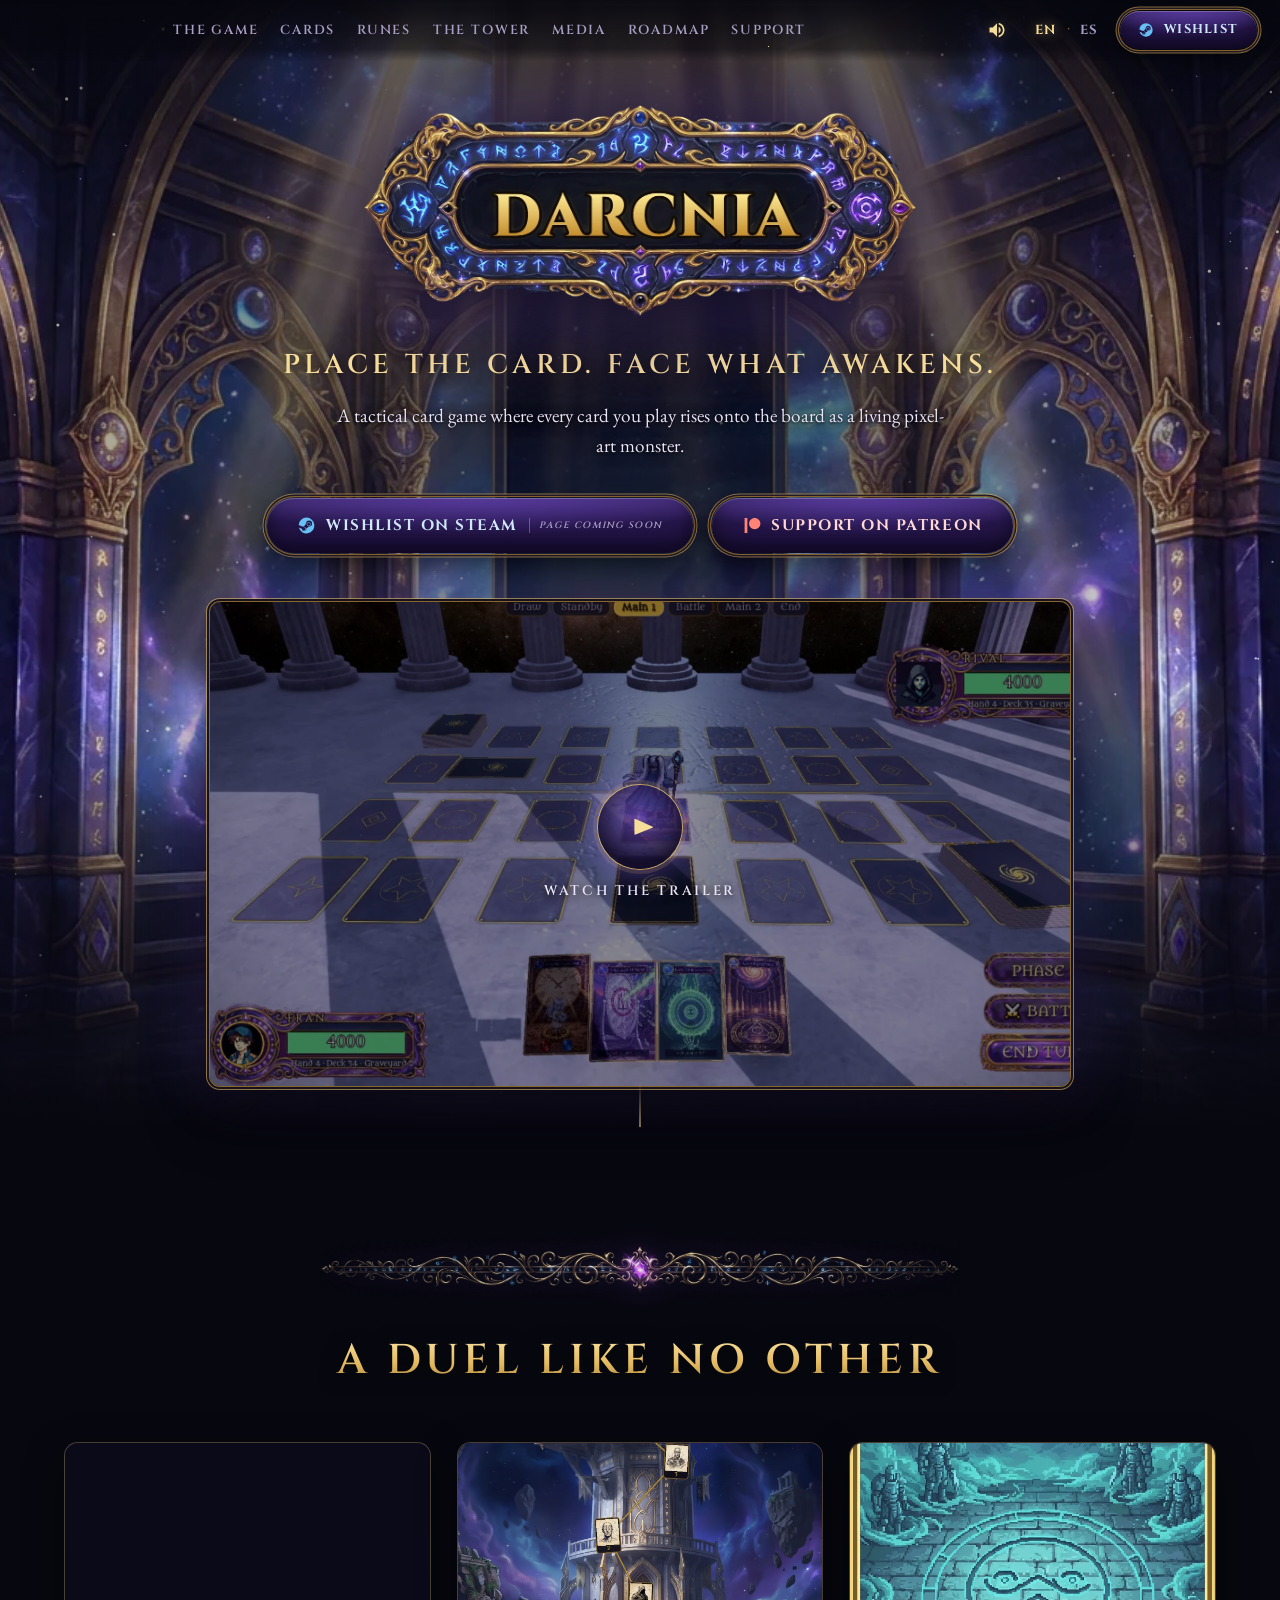
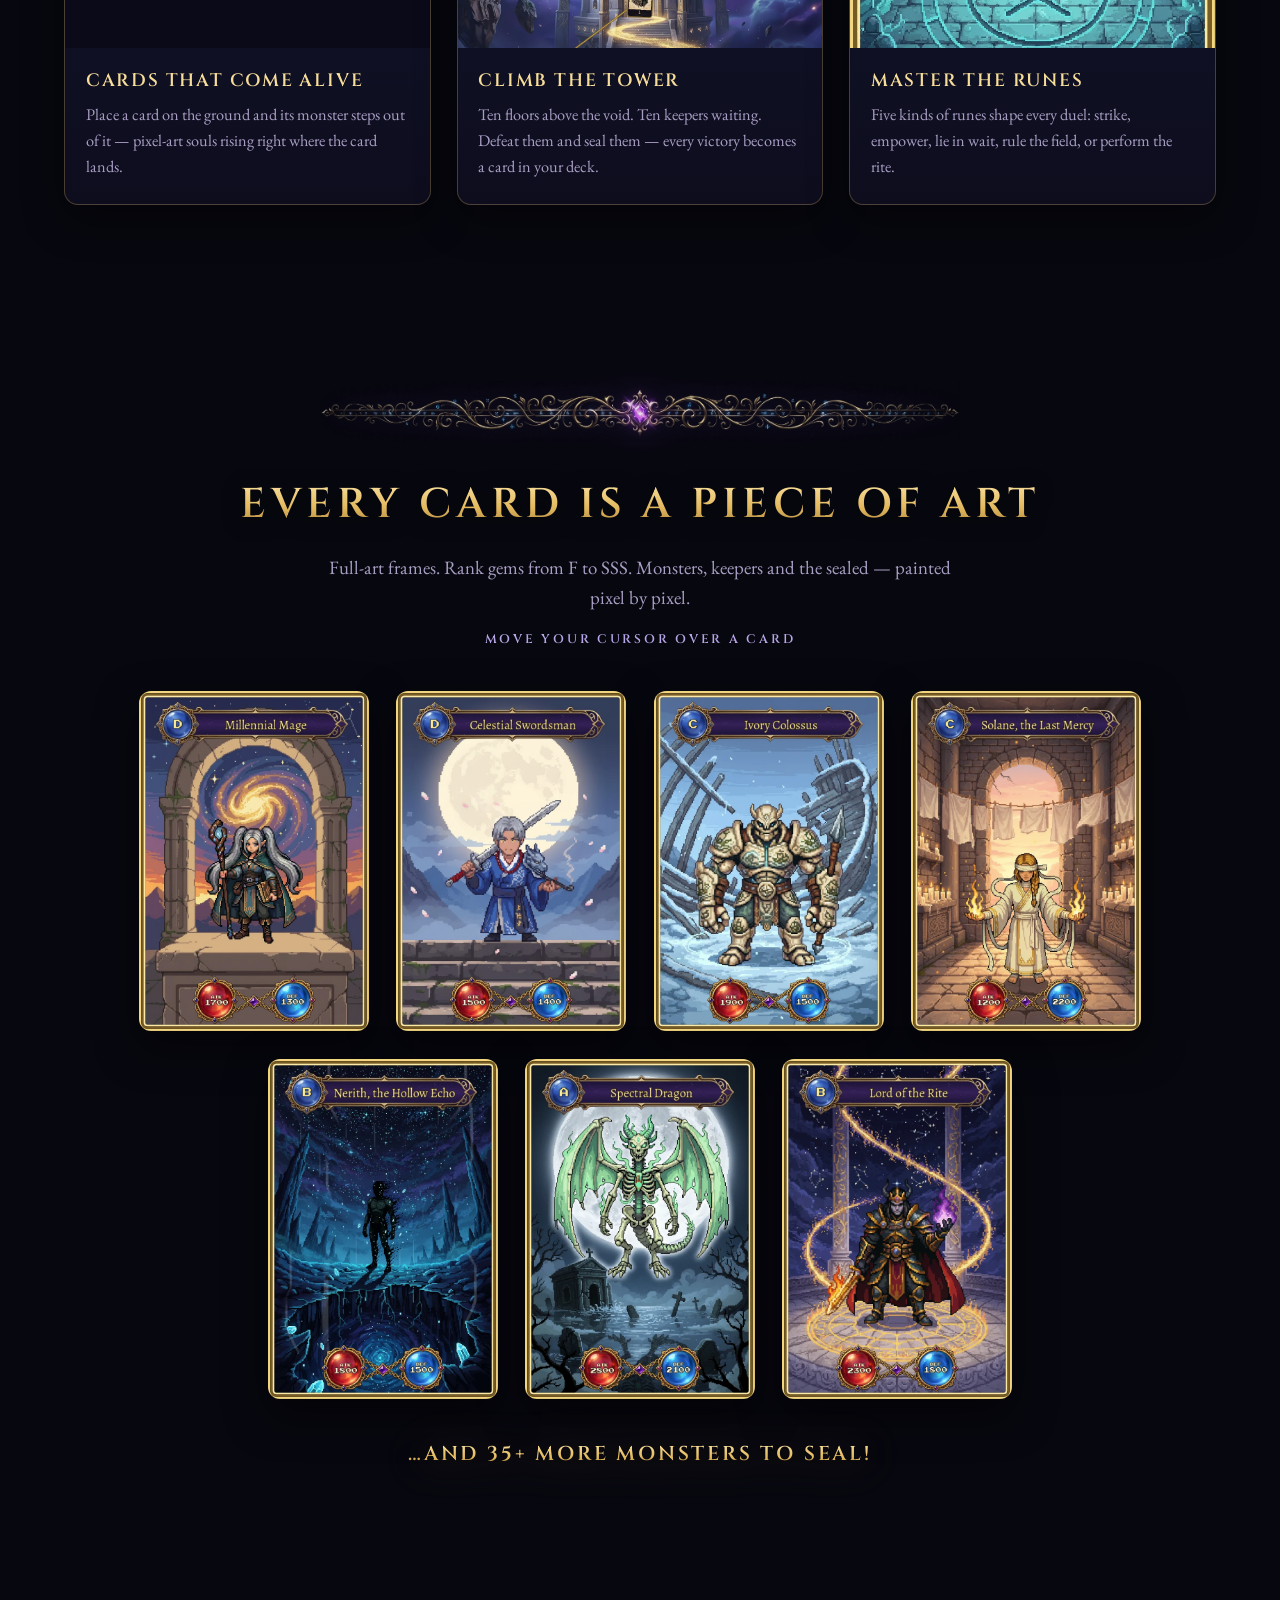
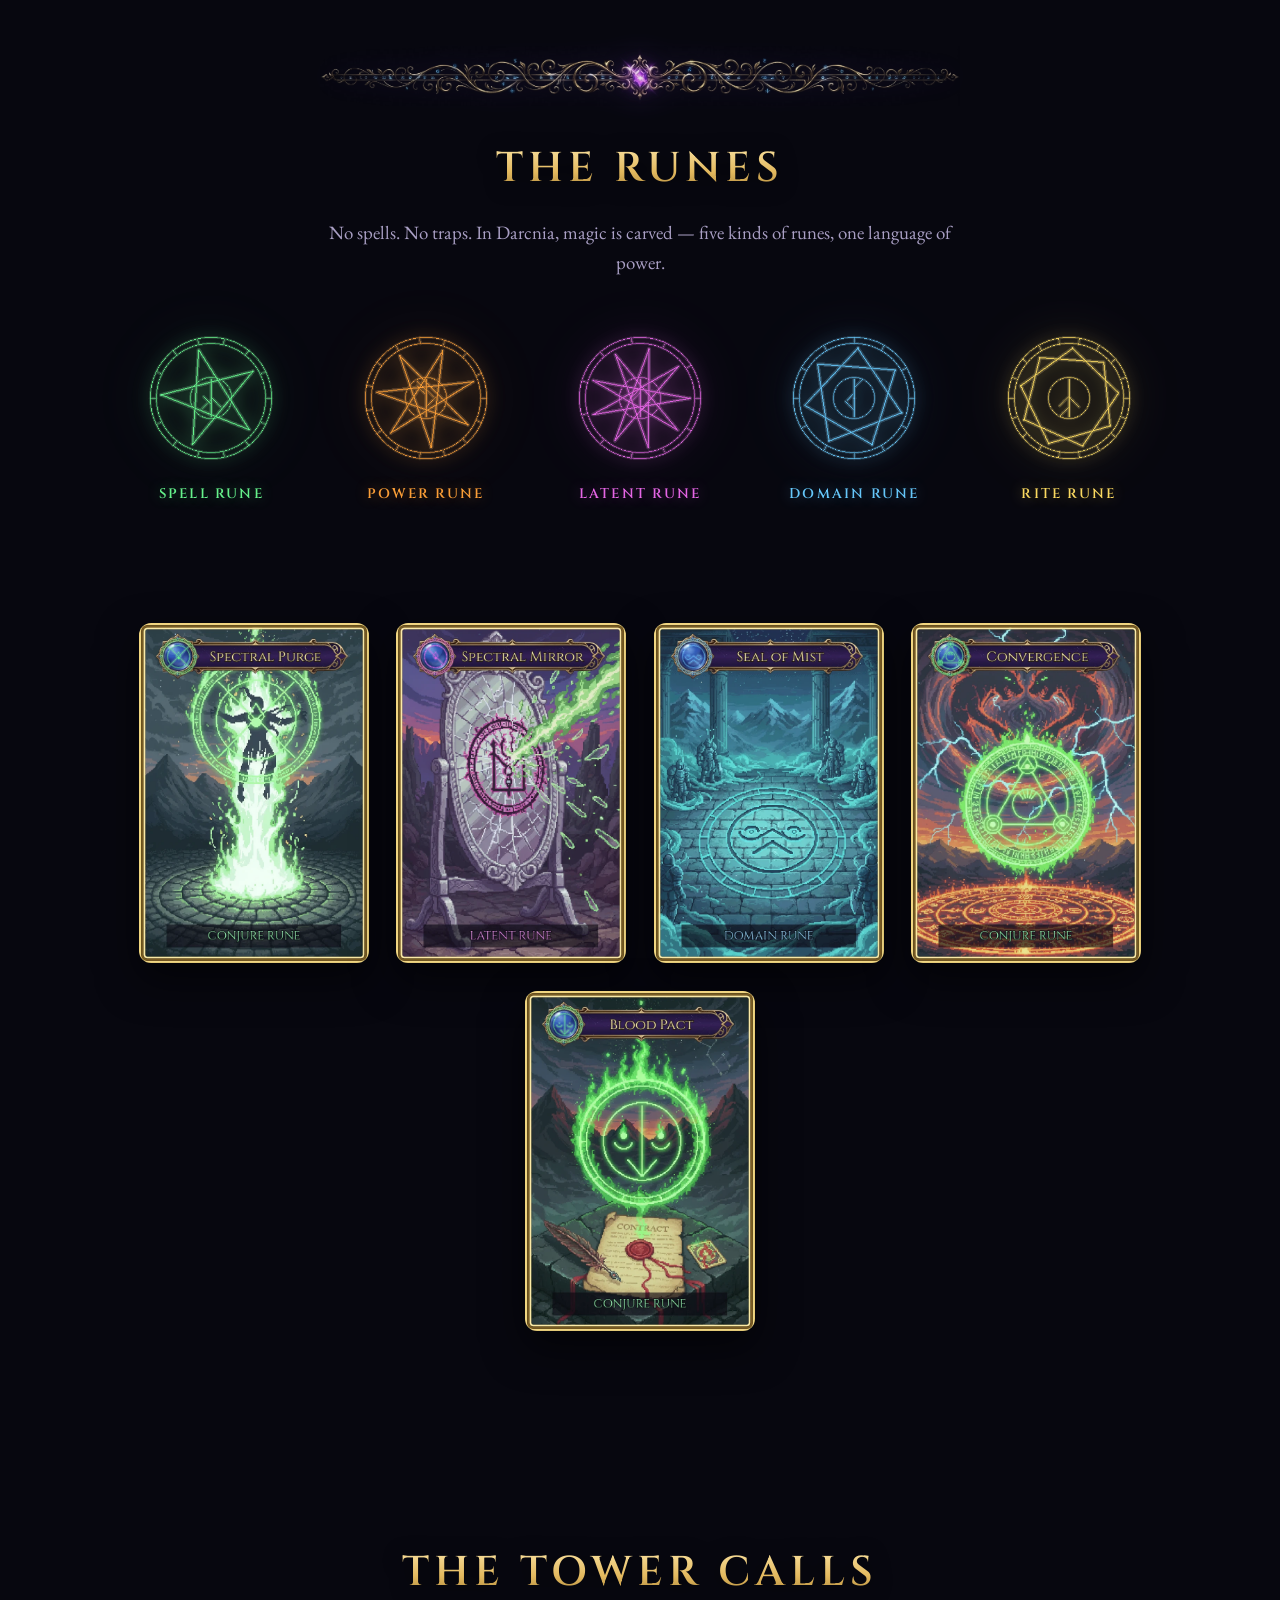
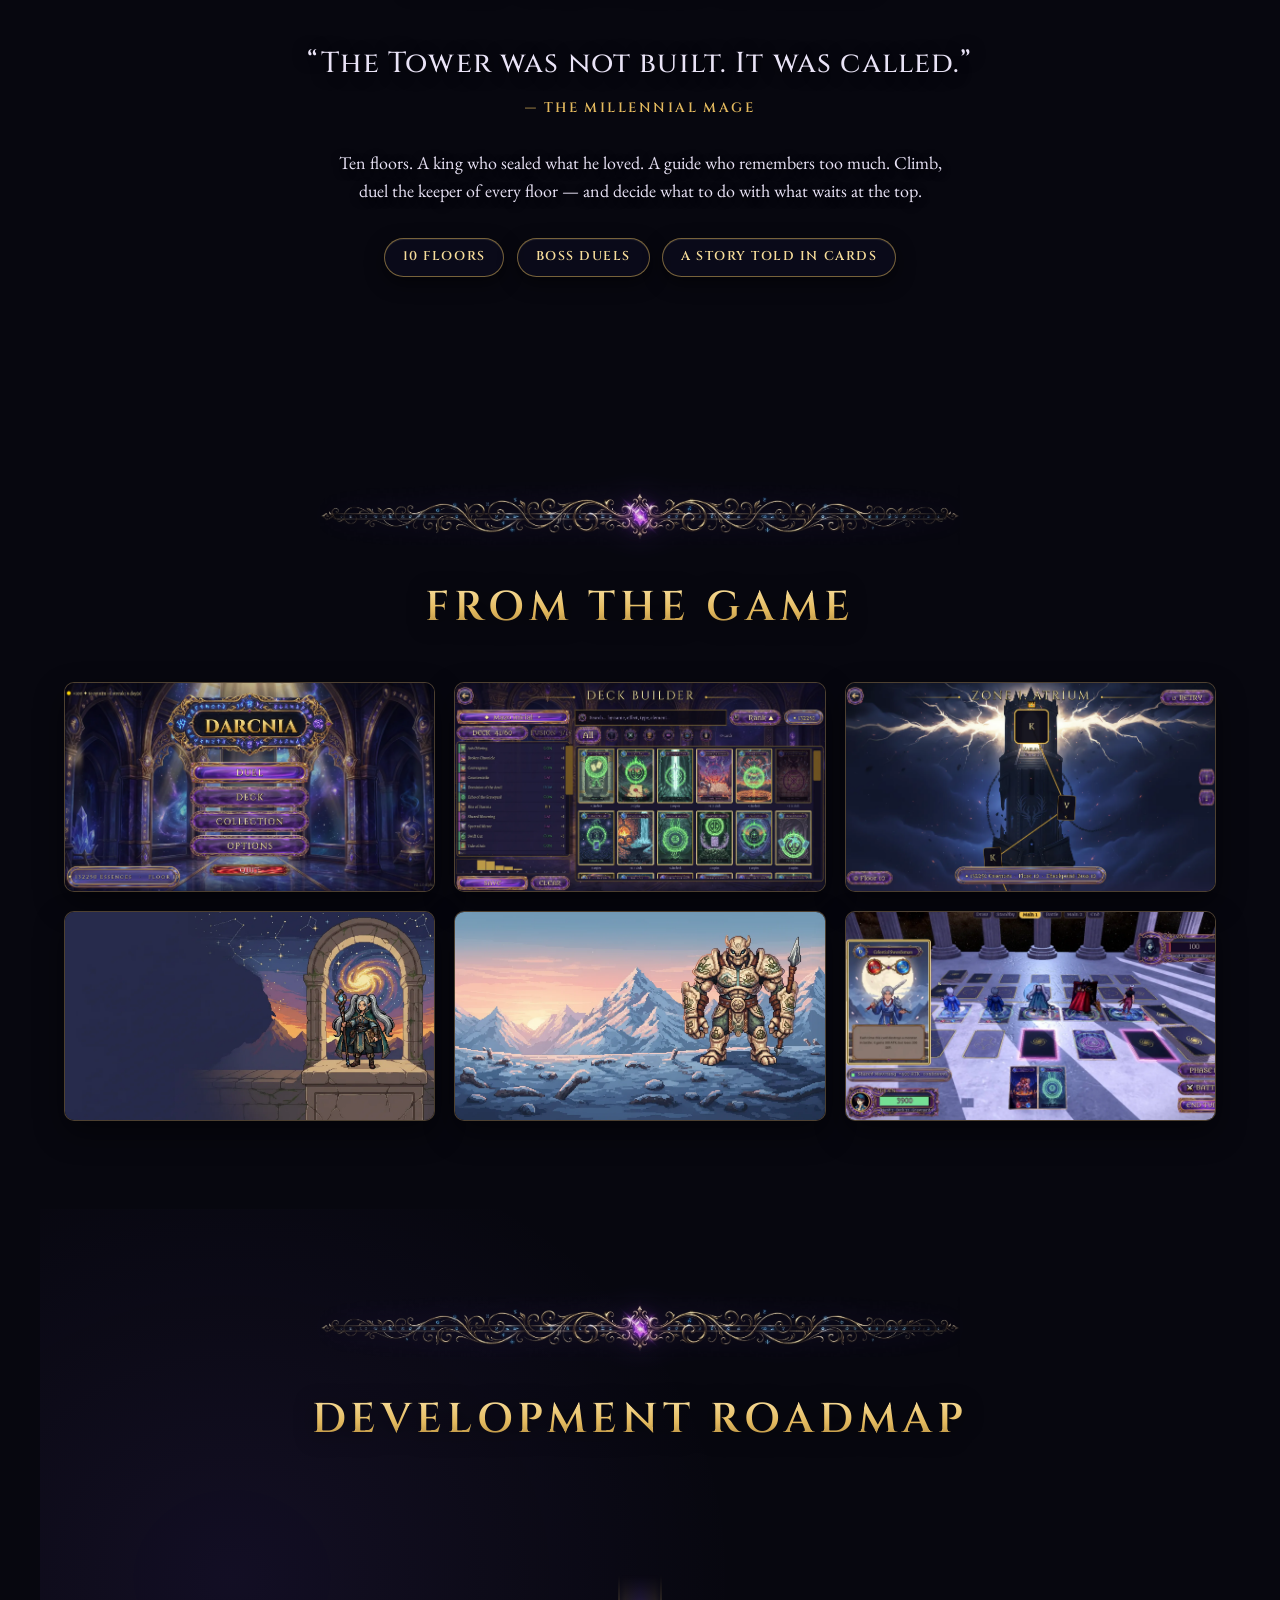
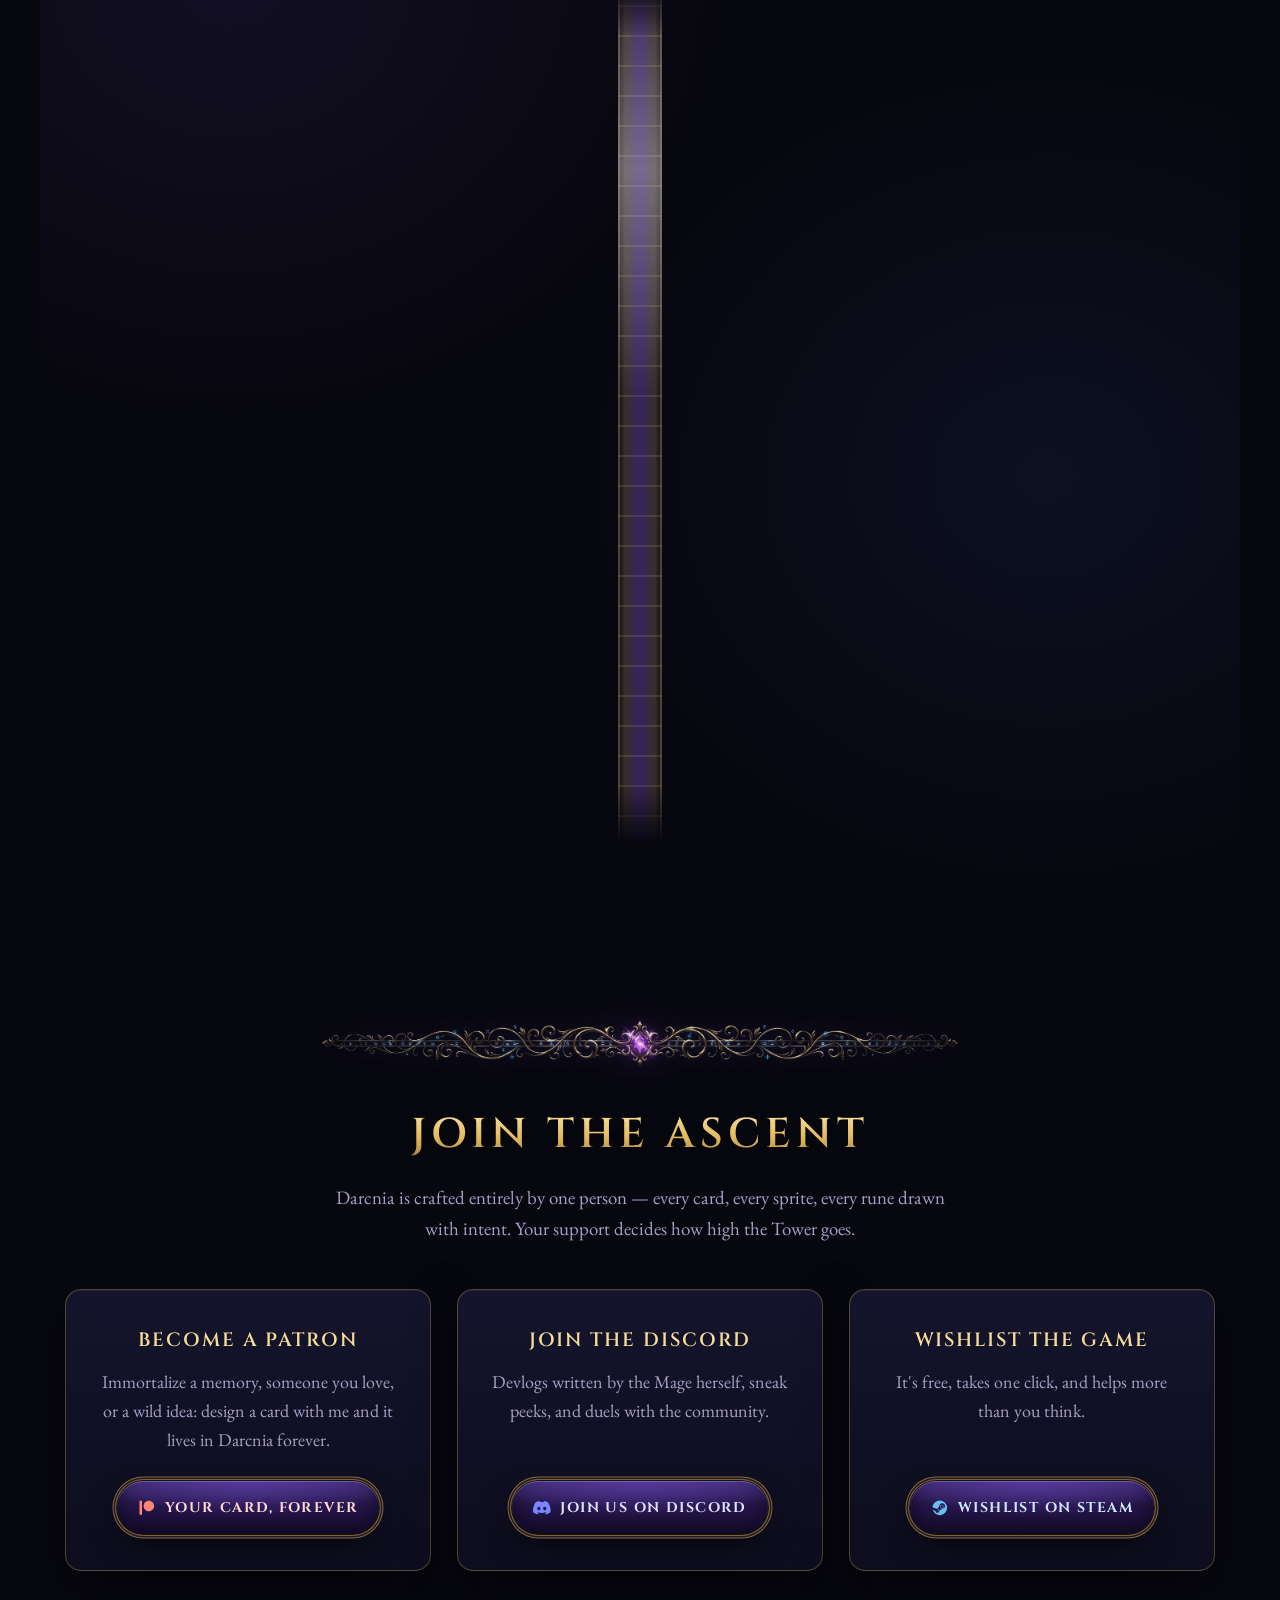
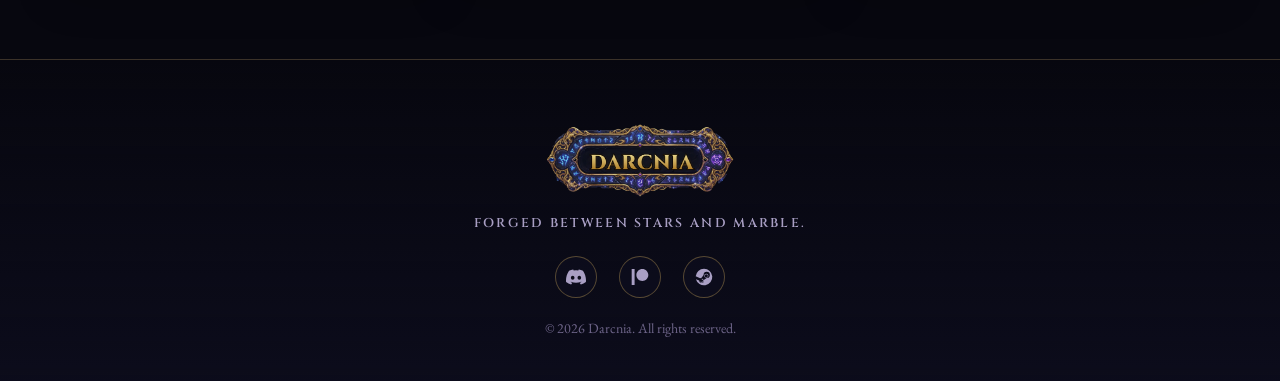
==== commit 25192e7c: "SEO completo para darcniamonster.com OG image 1200x630 (logo + abanico de cartas), canonical, Open G" ====
--- a/index.html
+++ b/index.html
@@ -3,27 +3,39 @@
 <head>
   <meta charset="UTF-8">
   <meta name="viewport" content="width=device-width, initial-scale=1.0">
-  <title>DARCNIA — Place the card. Face what awakens.</title>
-  <meta name="description" content="A tactical card game where every card you play rises onto the board as a living pixel-art monster. Climb the Tower, seal its keepers, master the Runes.">
-  <meta property="og:title" content="DARCNIA">
+  <title>Darcnia Monster</title>
+  <meta name="description" content="A tactical card game where every card you play rises onto the board as a living pixel-art monster. Climb the Tower, seal its keepers, master the Runes. Wishlist on Steam.">
+  <link rel="canonical" href="https://darcniamonster.com/">
+  <meta property="og:site_name" content="Darcnia Monster">
+  <meta property="og:title" content="Darcnia Monster">
   <meta property="og:description" content="Place the card. Face what awakens. A pixel-art tactical card game.">
   <meta property="og:type" content="website">
-  <meta property="og:image" content="assets/img/screens/menu.webp">
+  <meta property="og:url" content="https://darcniamonster.com/">
+  <meta property="og:image" content="https://darcniamonster.com/assets/img/og.jpg">
+  <meta property="og:image:width" content="1200">
+  <meta property="og:image:height" content="630">
+  <meta property="og:image:alt" content="Darcnia — pixel-art tactical card game: the logo above three full-art cards">
+  <meta property="og:locale" content="en_US">
+  <meta property="og:locale:alternate" content="es_ES">
   <meta name="theme-color" content="#0d0d1e">
   <meta name="twitter:card" content="summary_large_image">
-  <meta name="twitter:title" content="DARCNIA">
+  <meta name="twitter:title" content="Darcnia Monster">
   <meta name="twitter:description" content="Place the card. Face what awakens. A pixel-art tactical card game.">
-  <meta name="twitter:image" content="assets/video/poster.webp">
+  <meta name="twitter:image" content="https://darcniamonster.com/assets/img/og.jpg">
   <link rel="icon" href="favicon.ico" sizes="any">
   <link rel="icon" type="image/png" href="assets/img/favicon.png">
   <link rel="apple-touch-icon" href="assets/img/favicon_512.png">
   <script type="application/ld+json">
-  {"@context":"https://schema.org","@type":"VideoGame","name":"Darcnia",
+  {"@context":"https://schema.org","@type":"VideoGame","name":"Darcnia","alternateName":"Darcnia Monster",
+   "url":"https://darcniamonster.com/",
+   "image":"https://darcniamonster.com/assets/img/og.jpg",
    "description":"A tactical card game where every card you play rises onto the board as a living pixel-art monster. Climb the Tower, seal its keepers, master the Runes.",
    "genre":["Card Game","Strategy"],"gamePlatform":"PC","operatingSystem":"Windows",
    "author":{"@type":"Person","name":"Darcnia"},"inLanguage":["en","es"],
+   "sameAs":["https://www.patreon.com/darcniamonster","https://discord.gg/5ZPcgBxWdc"],
    "offers":{"@type":"Offer","price":"0","priceCurrency":"USD","availability":"https://schema.org/PreOrder"}}
   </script>
+  <noscript><style>.reveal { opacity: 1 !important; transform: none !important; }</style></noscript>
   <link rel="preload" as="image" href="assets/img/bg_temple.webp">
   <link rel="preconnect" href="https://fonts.googleapis.com">
   <link rel="preconnect" href="https://fonts.gstatic.com" crossorigin>
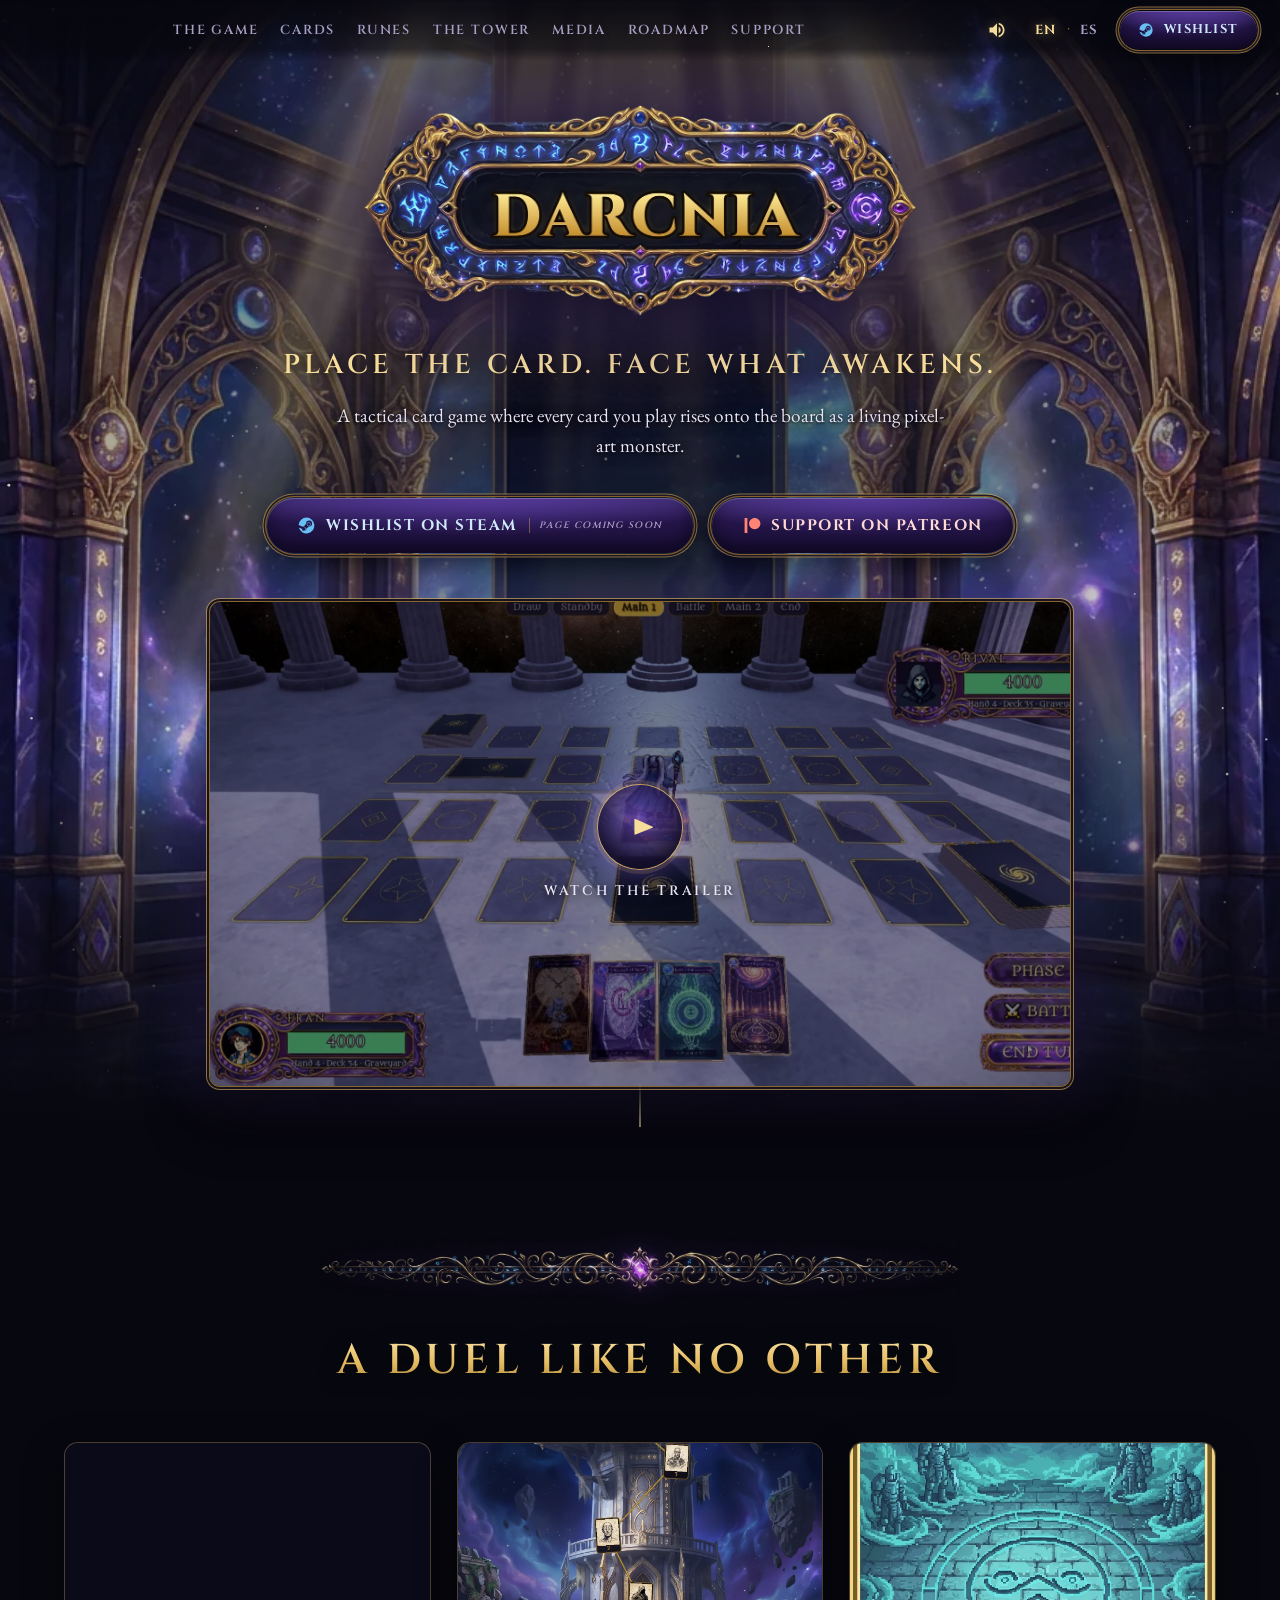
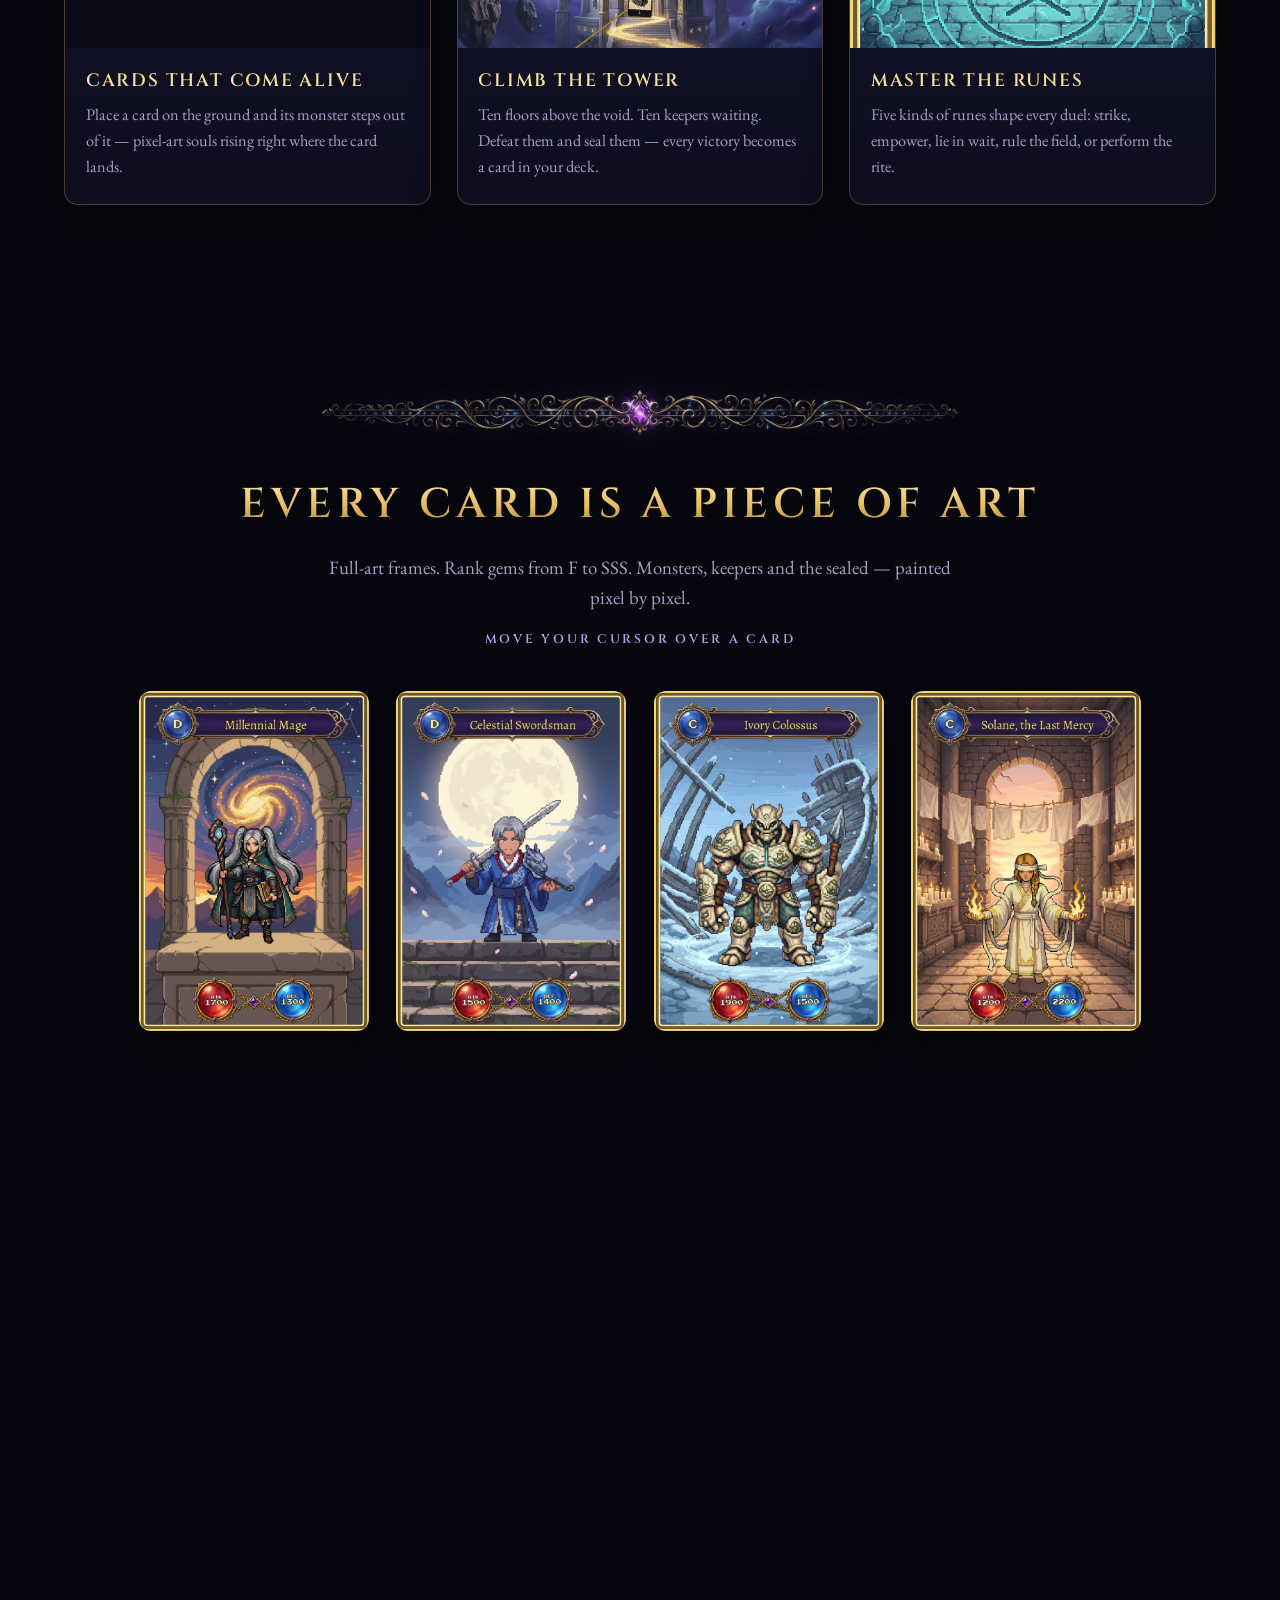
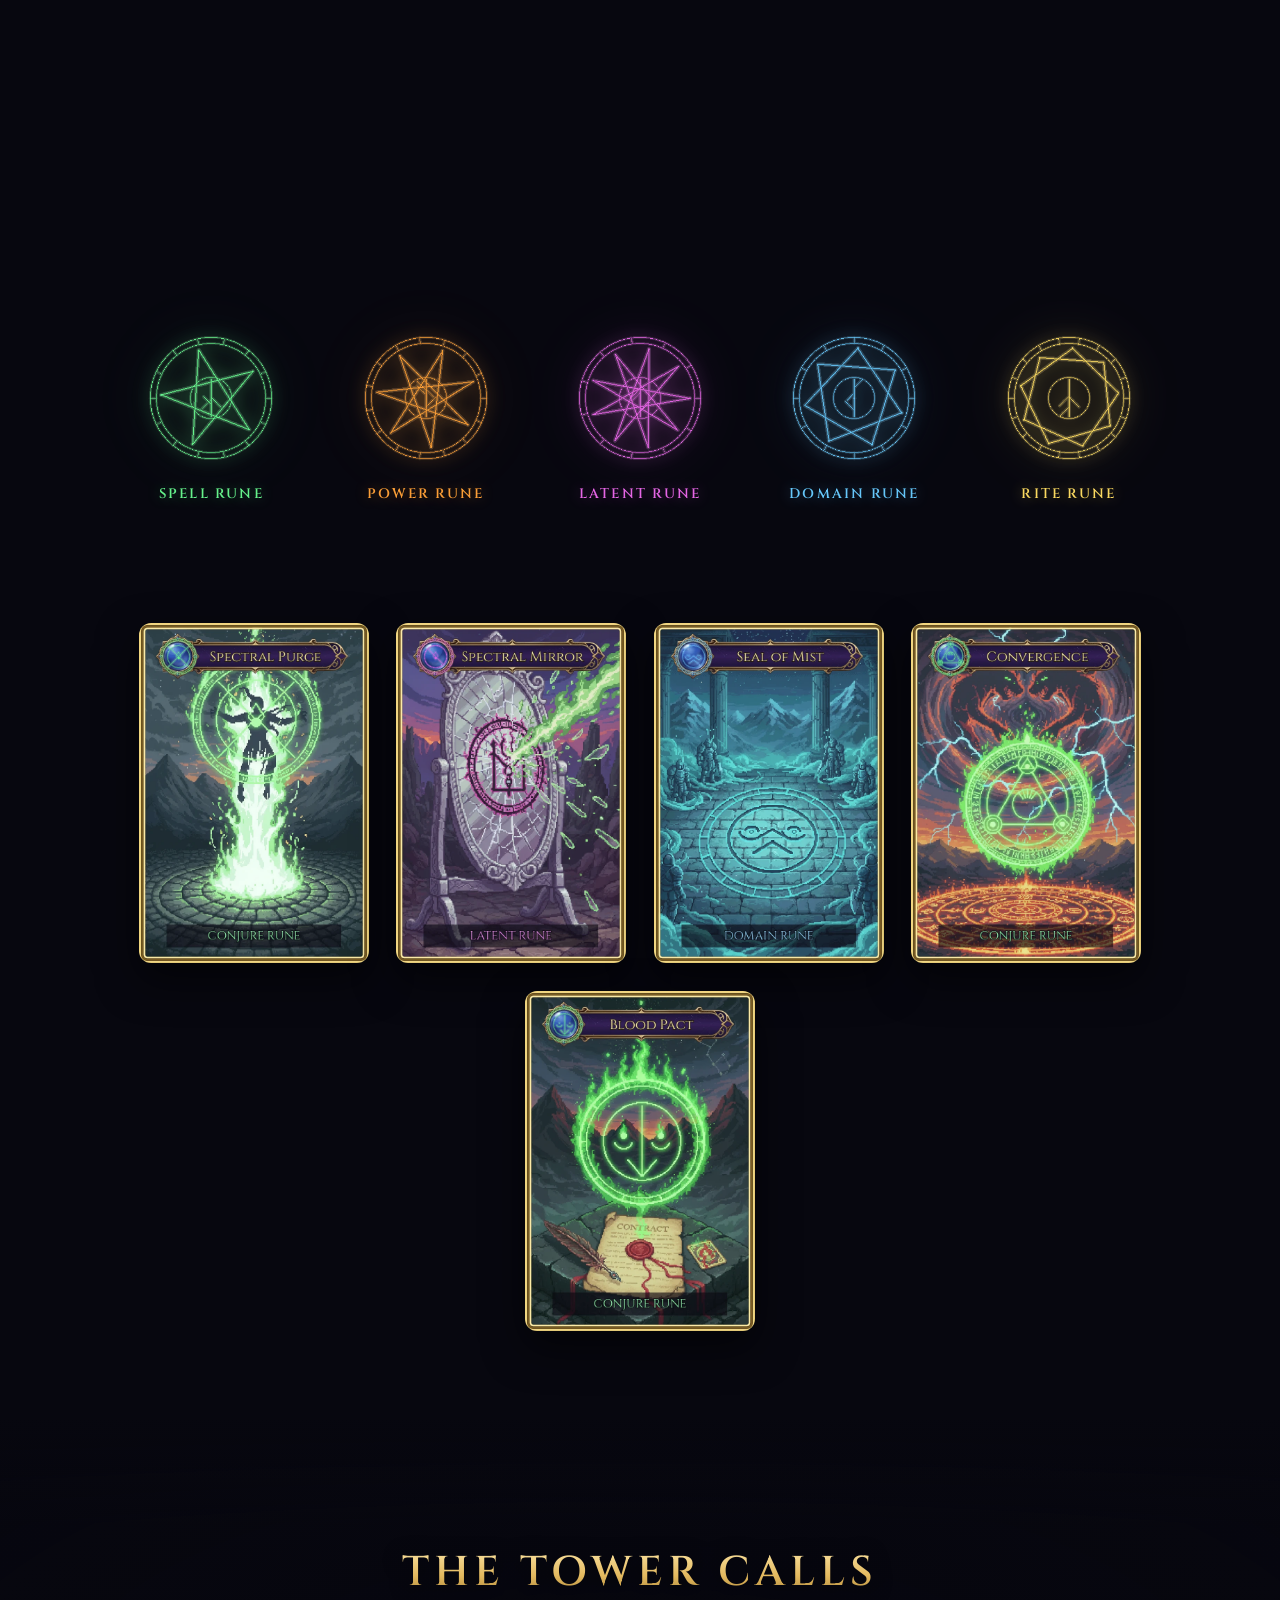
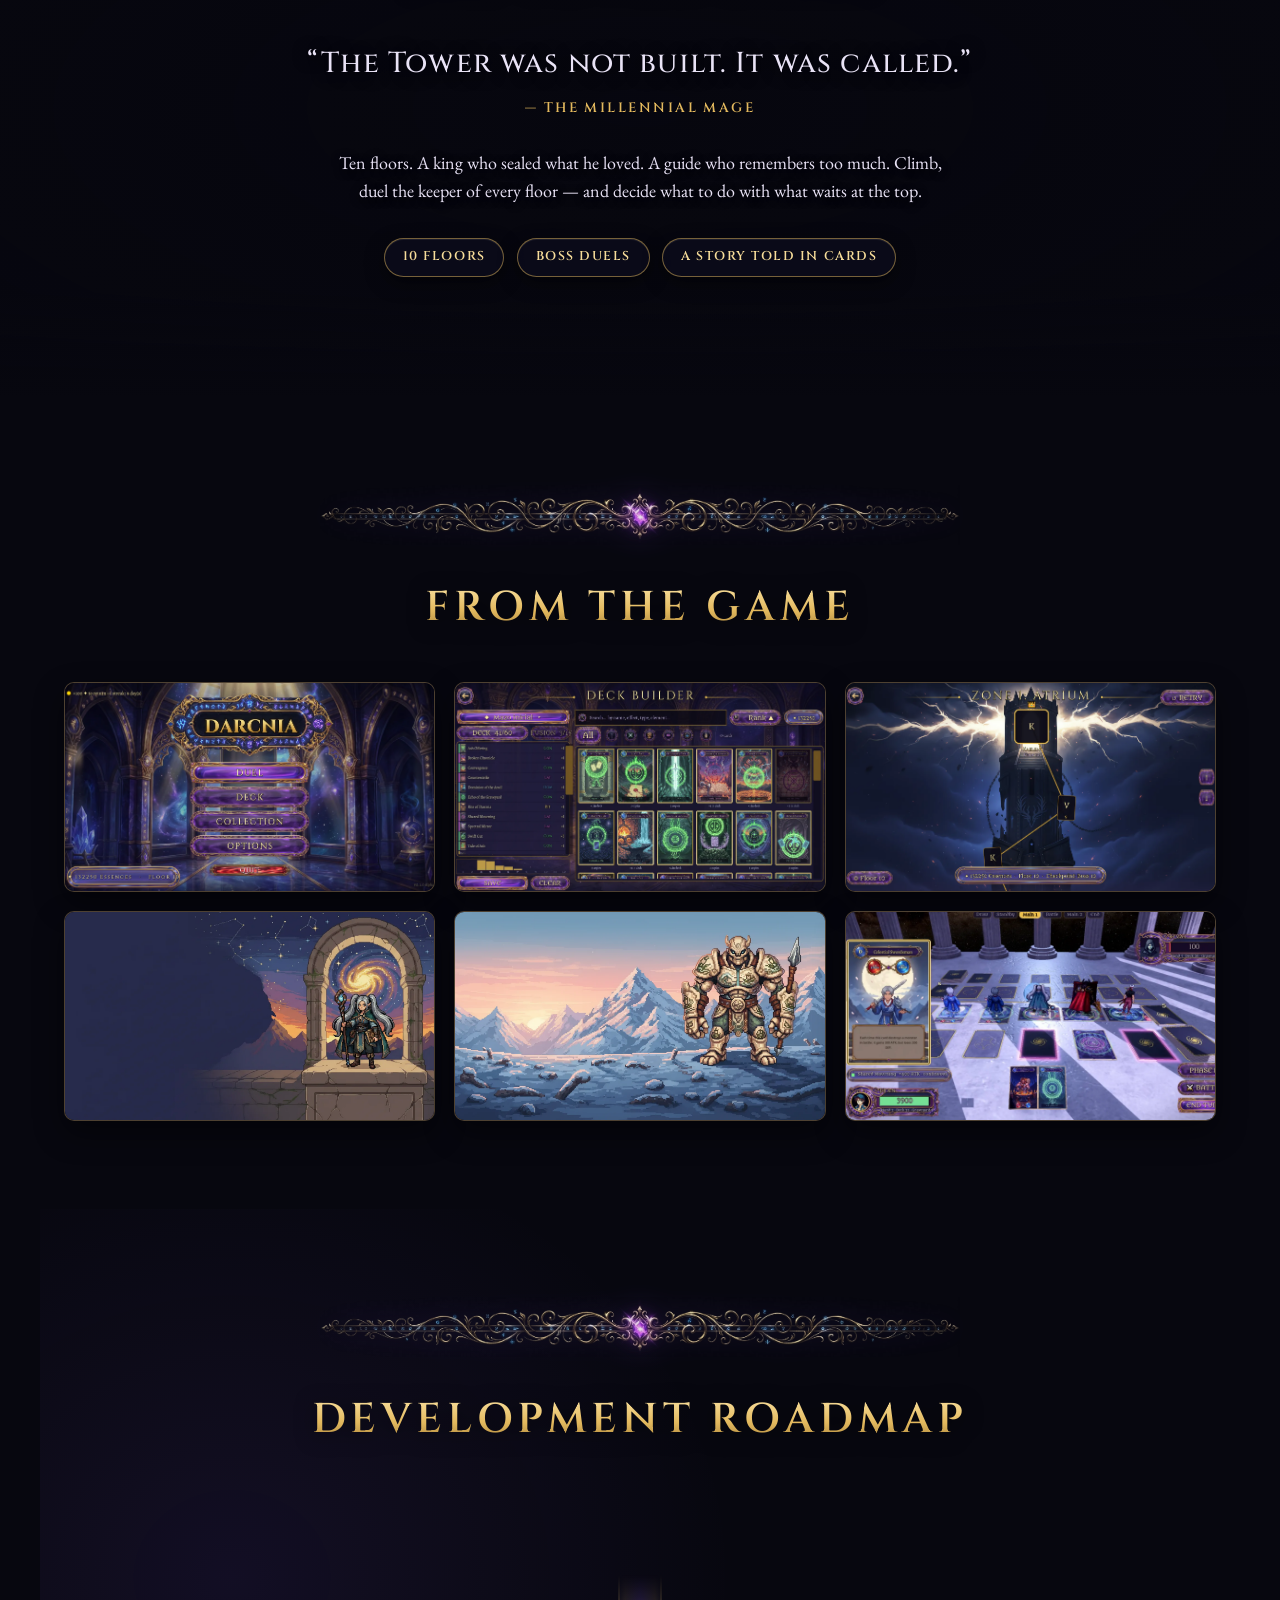
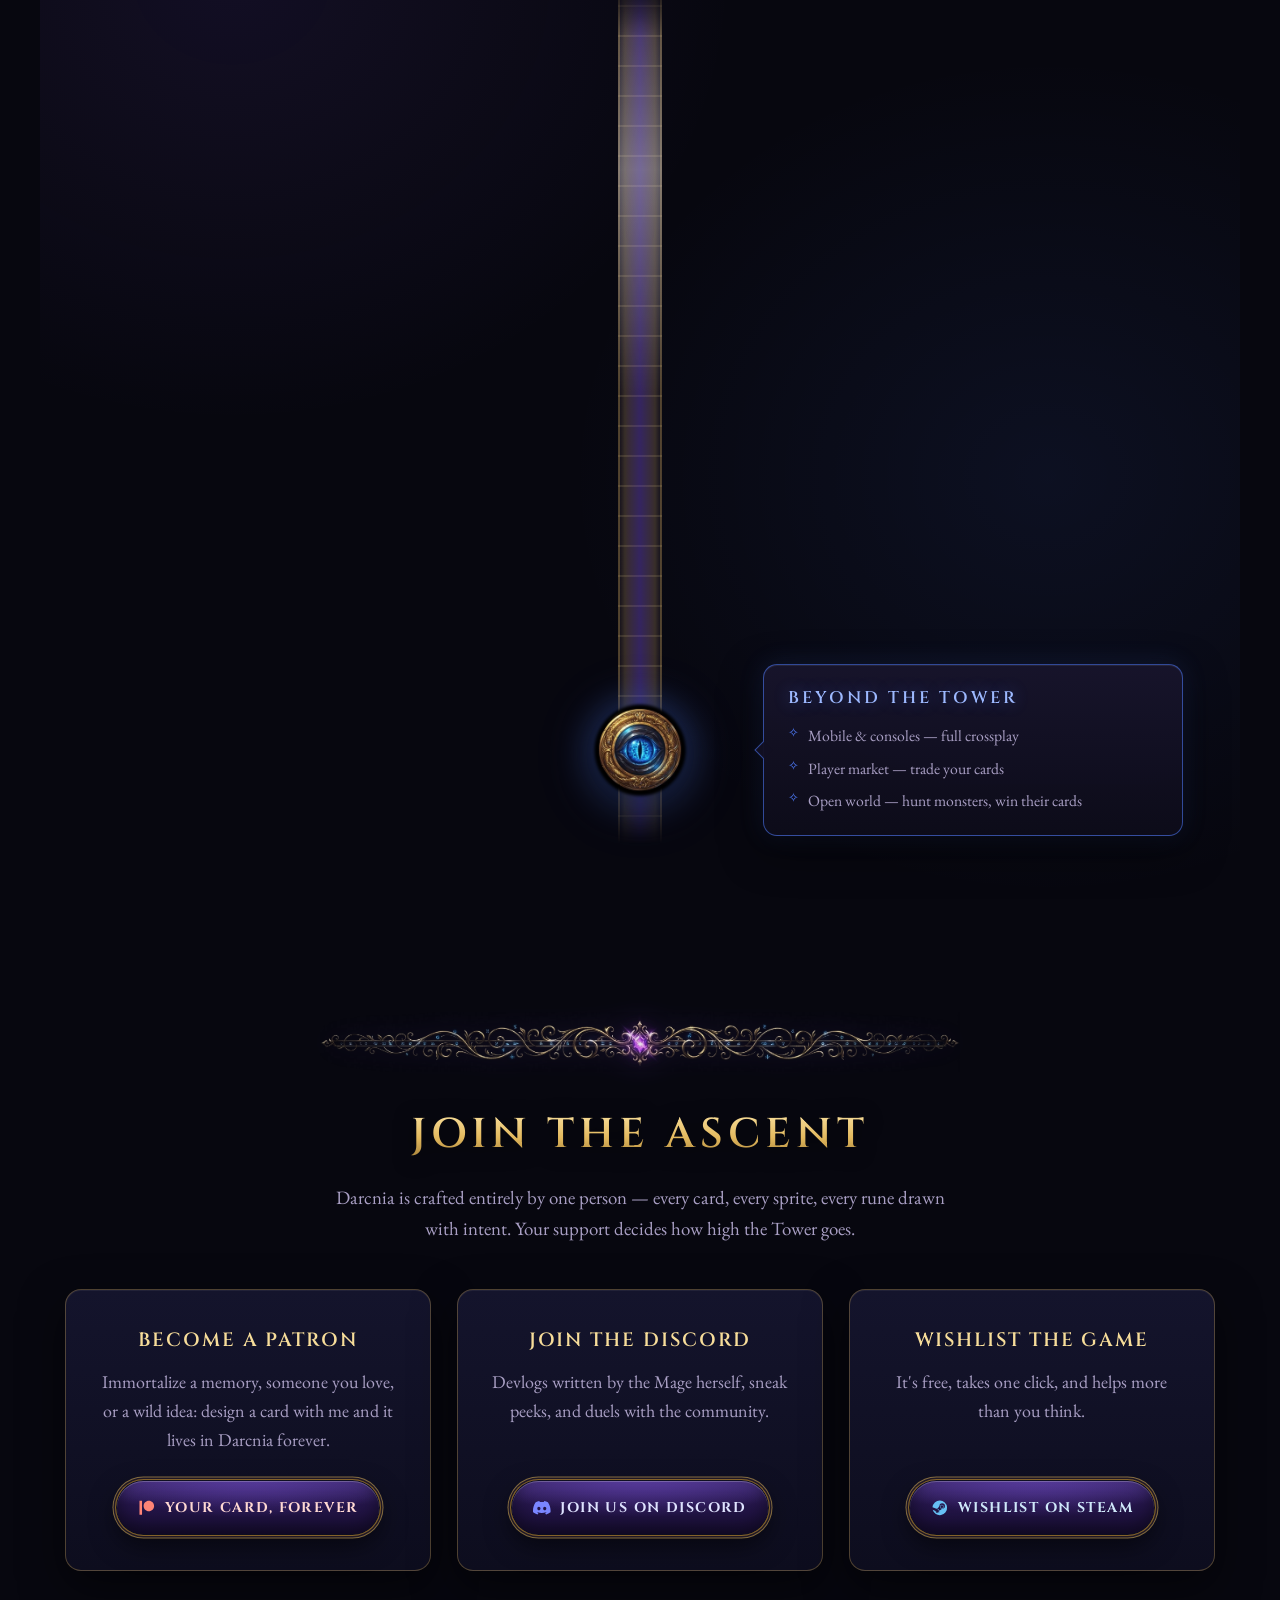
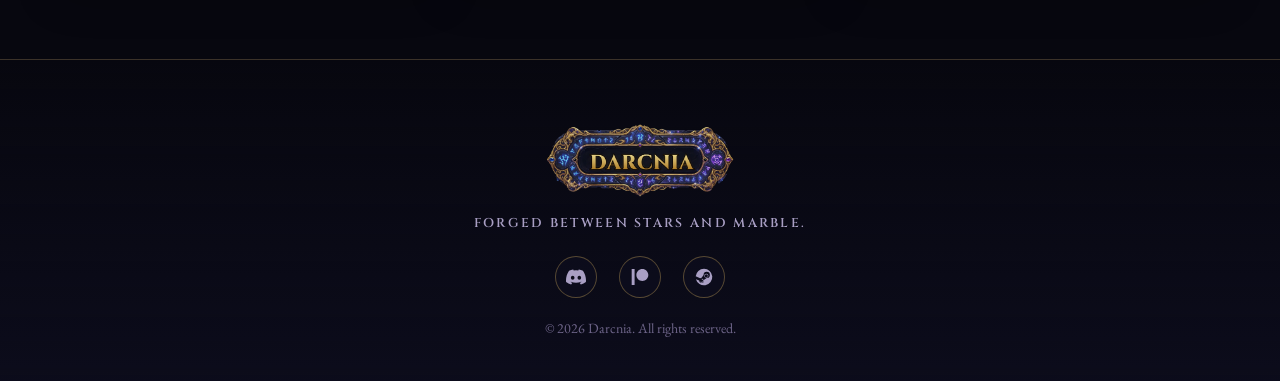
==== commit b0ca6941: "Agregar Google Analytics (G-WEC7MCQFRR) Co-Authored-By: Claude Fable 5 <noreply@anthropic.com>" ====
--- a/index.html
+++ b/index.html
@@ -4,6 +4,14 @@
   <meta charset="UTF-8">
   <meta name="viewport" content="width=device-width, initial-scale=1.0">
   <title>Darcnia Monster</title>
+  <!-- Google tag (gtag.js) -->
+  <script async src="https://www.googletagmanager.com/gtag/js?id=G-WEC7MCQFRR"></script>
+  <script>
+    window.dataLayer = window.dataLayer || [];
+    function gtag(){dataLayer.push(arguments);}
+    gtag('js', new Date());
+    gtag('config', 'G-WEC7MCQFRR');
+  </script>
   <meta name="description" content="A tactical card game where every card you play rises onto the board as a living pixel-art monster. Climb the Tower, seal its keepers, master the Runes. Wishlist on Steam.">
   <link rel="canonical" href="https://darcniamonster.com/">
   <meta property="og:site_name" content="Darcnia Monster">
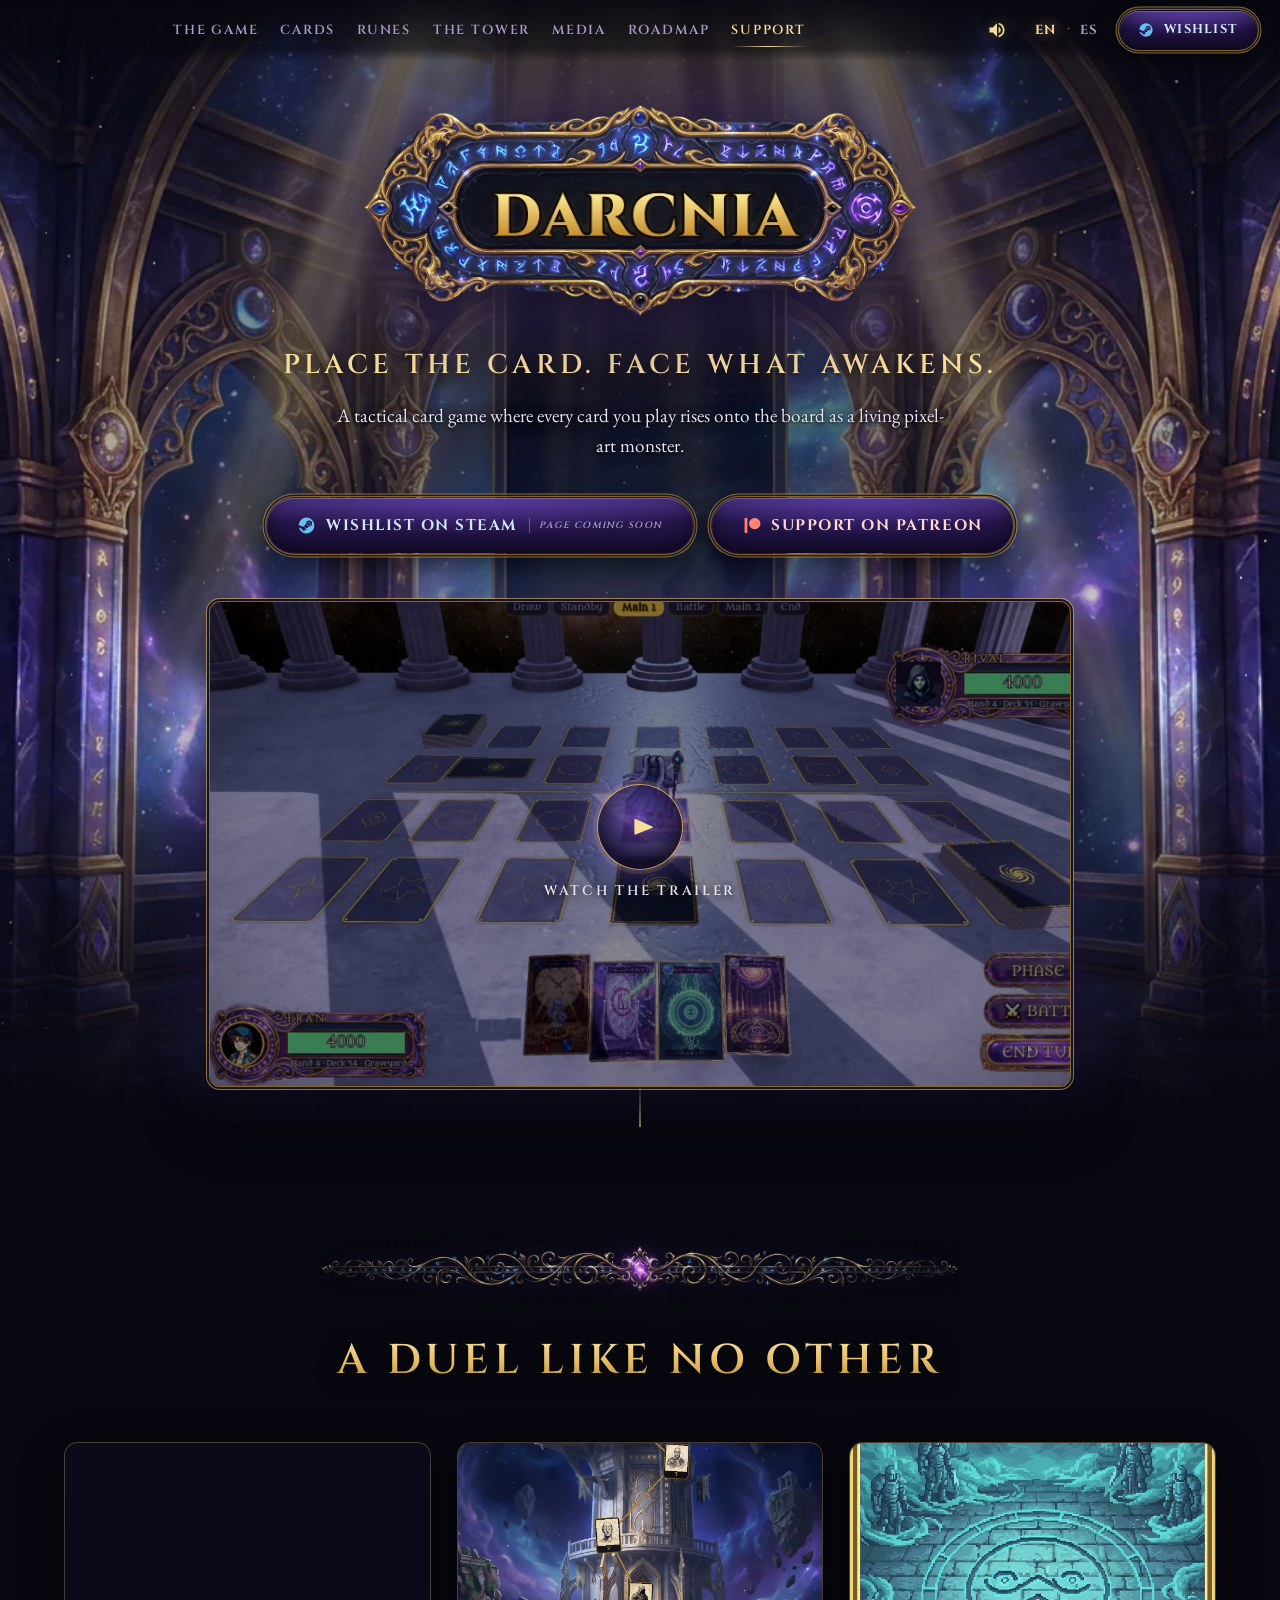
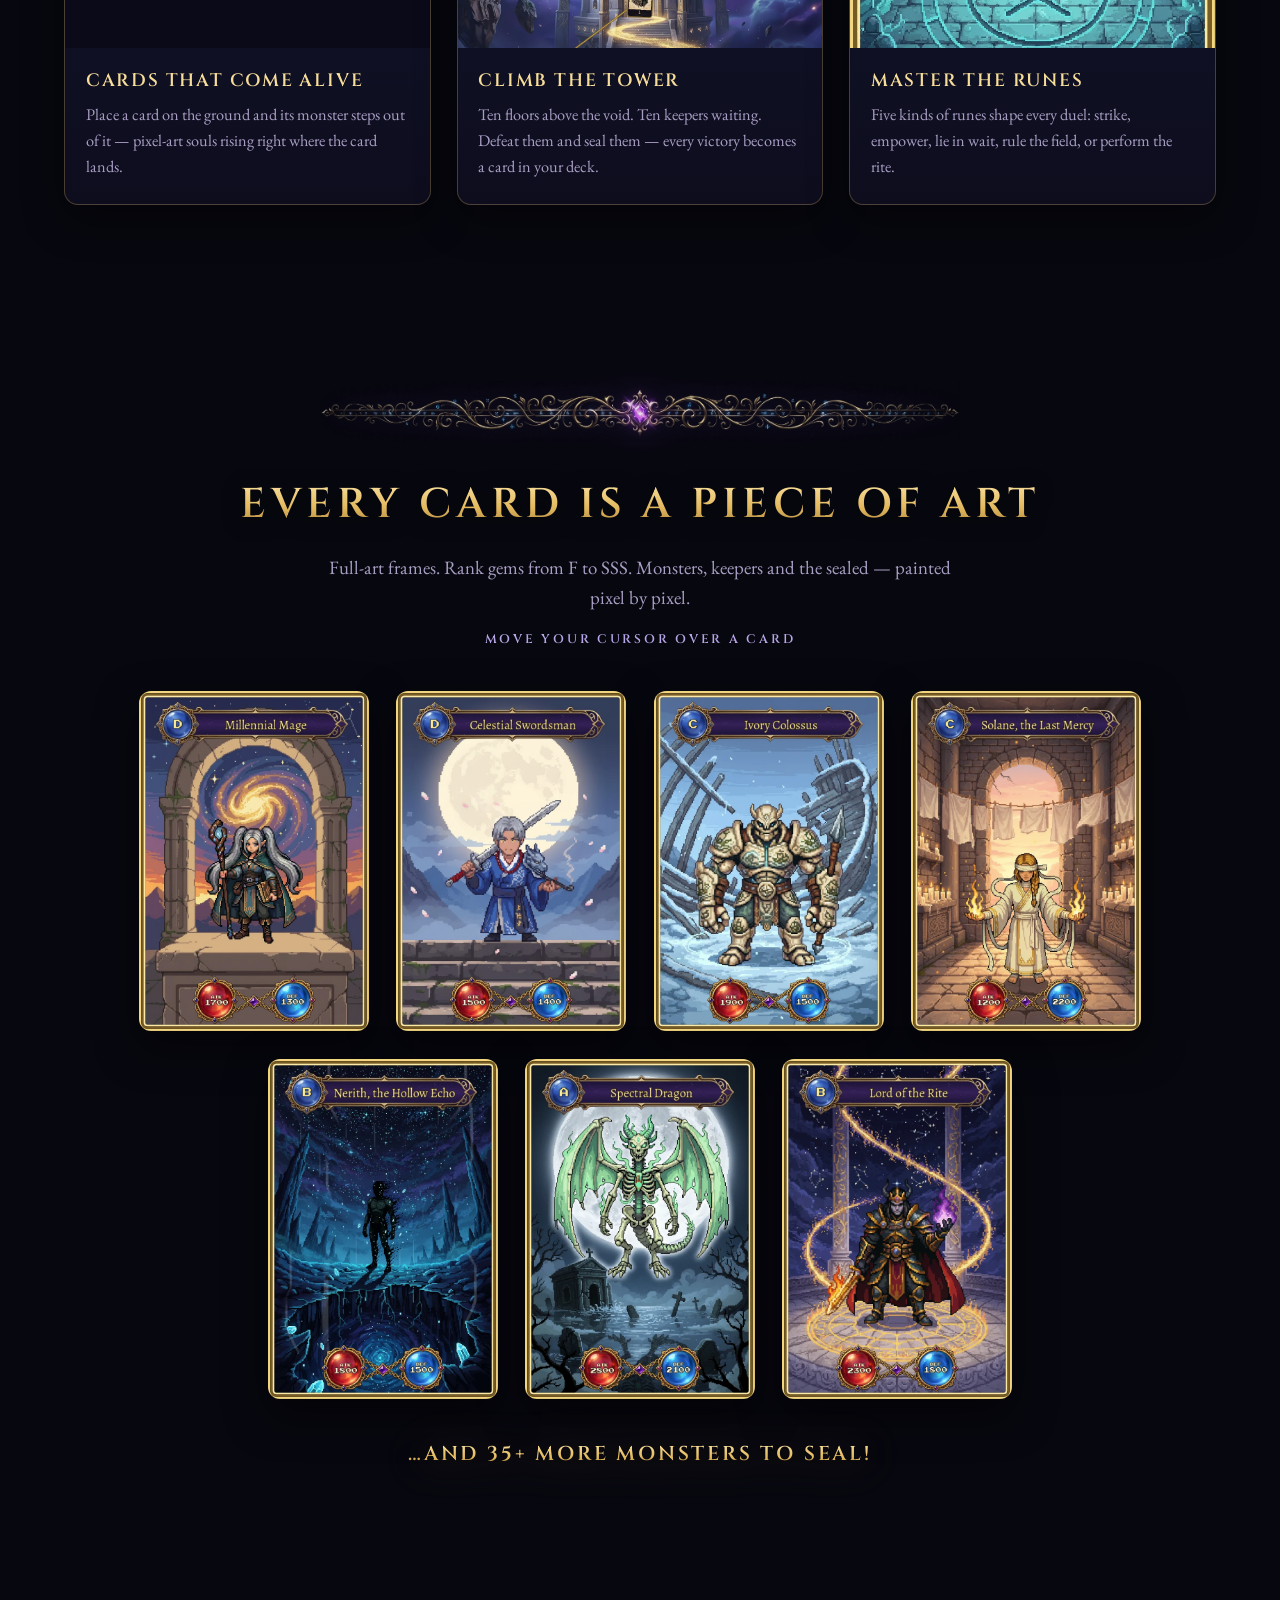
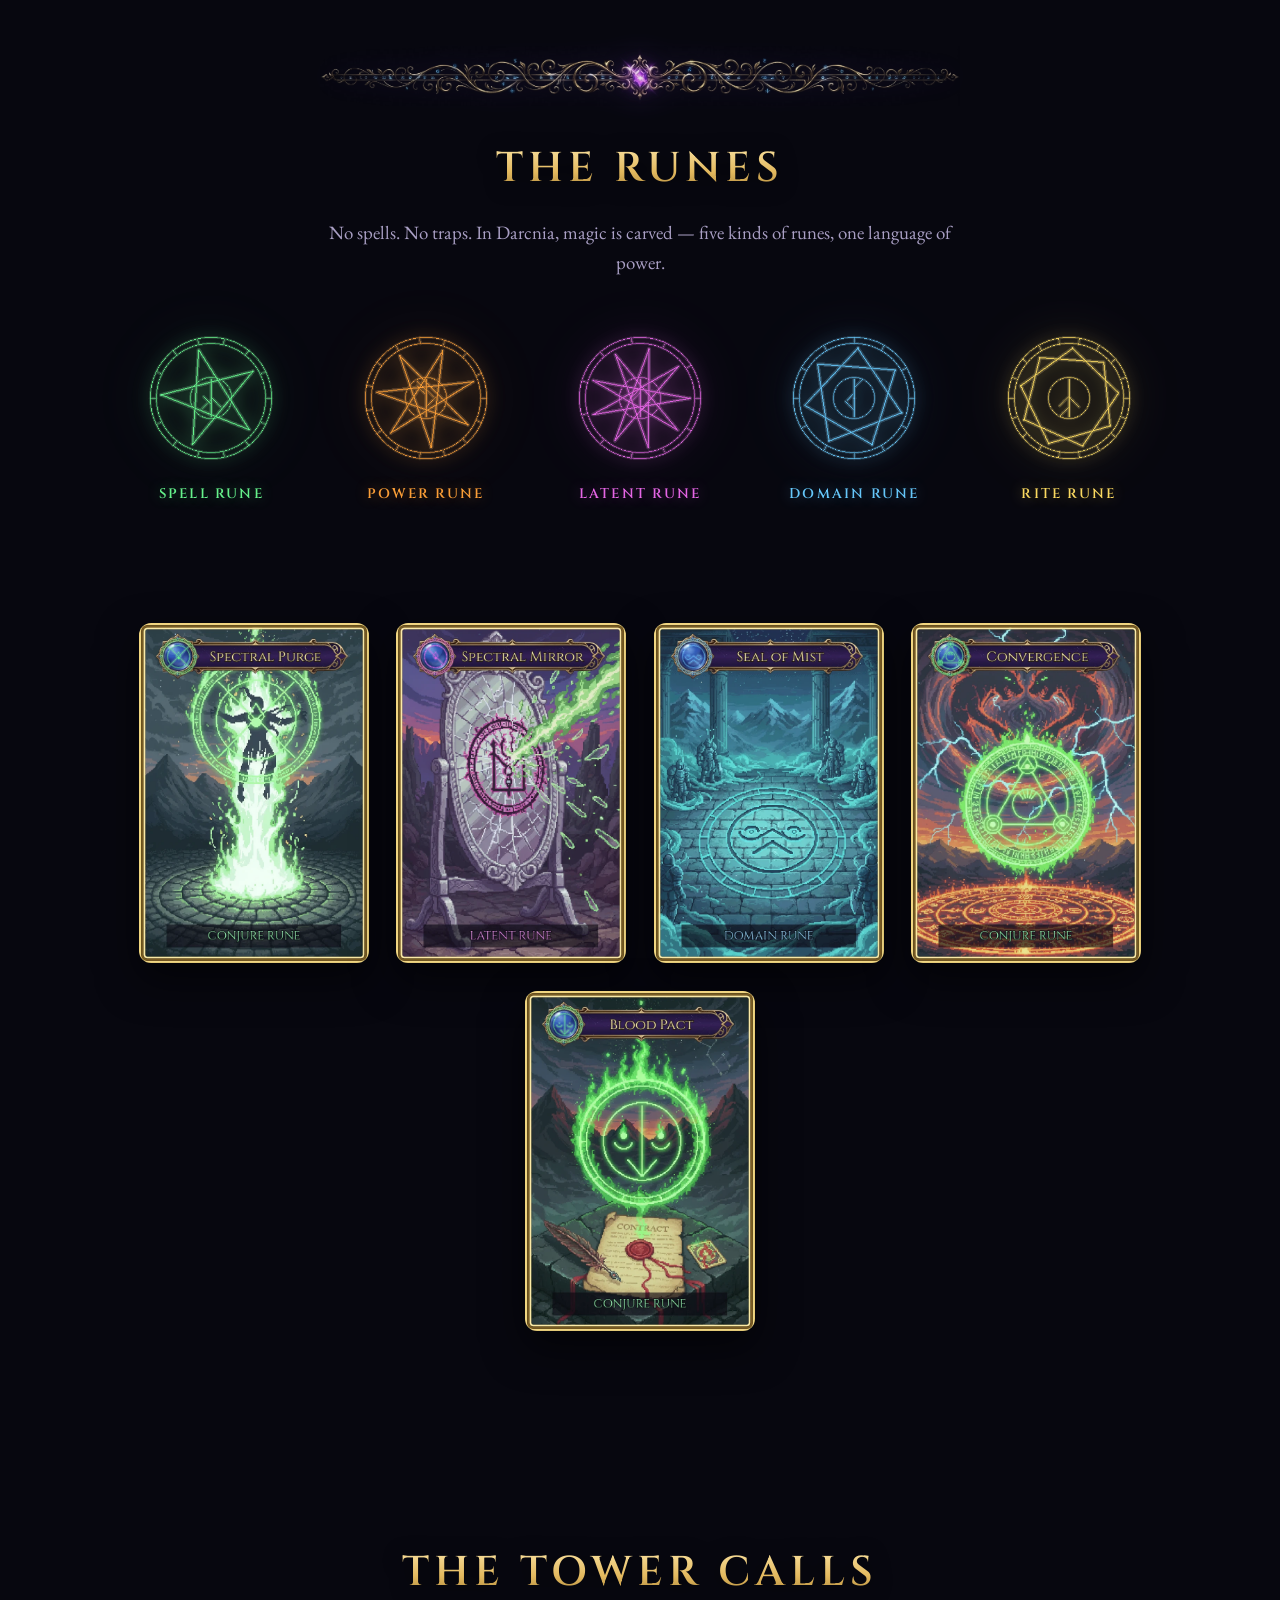
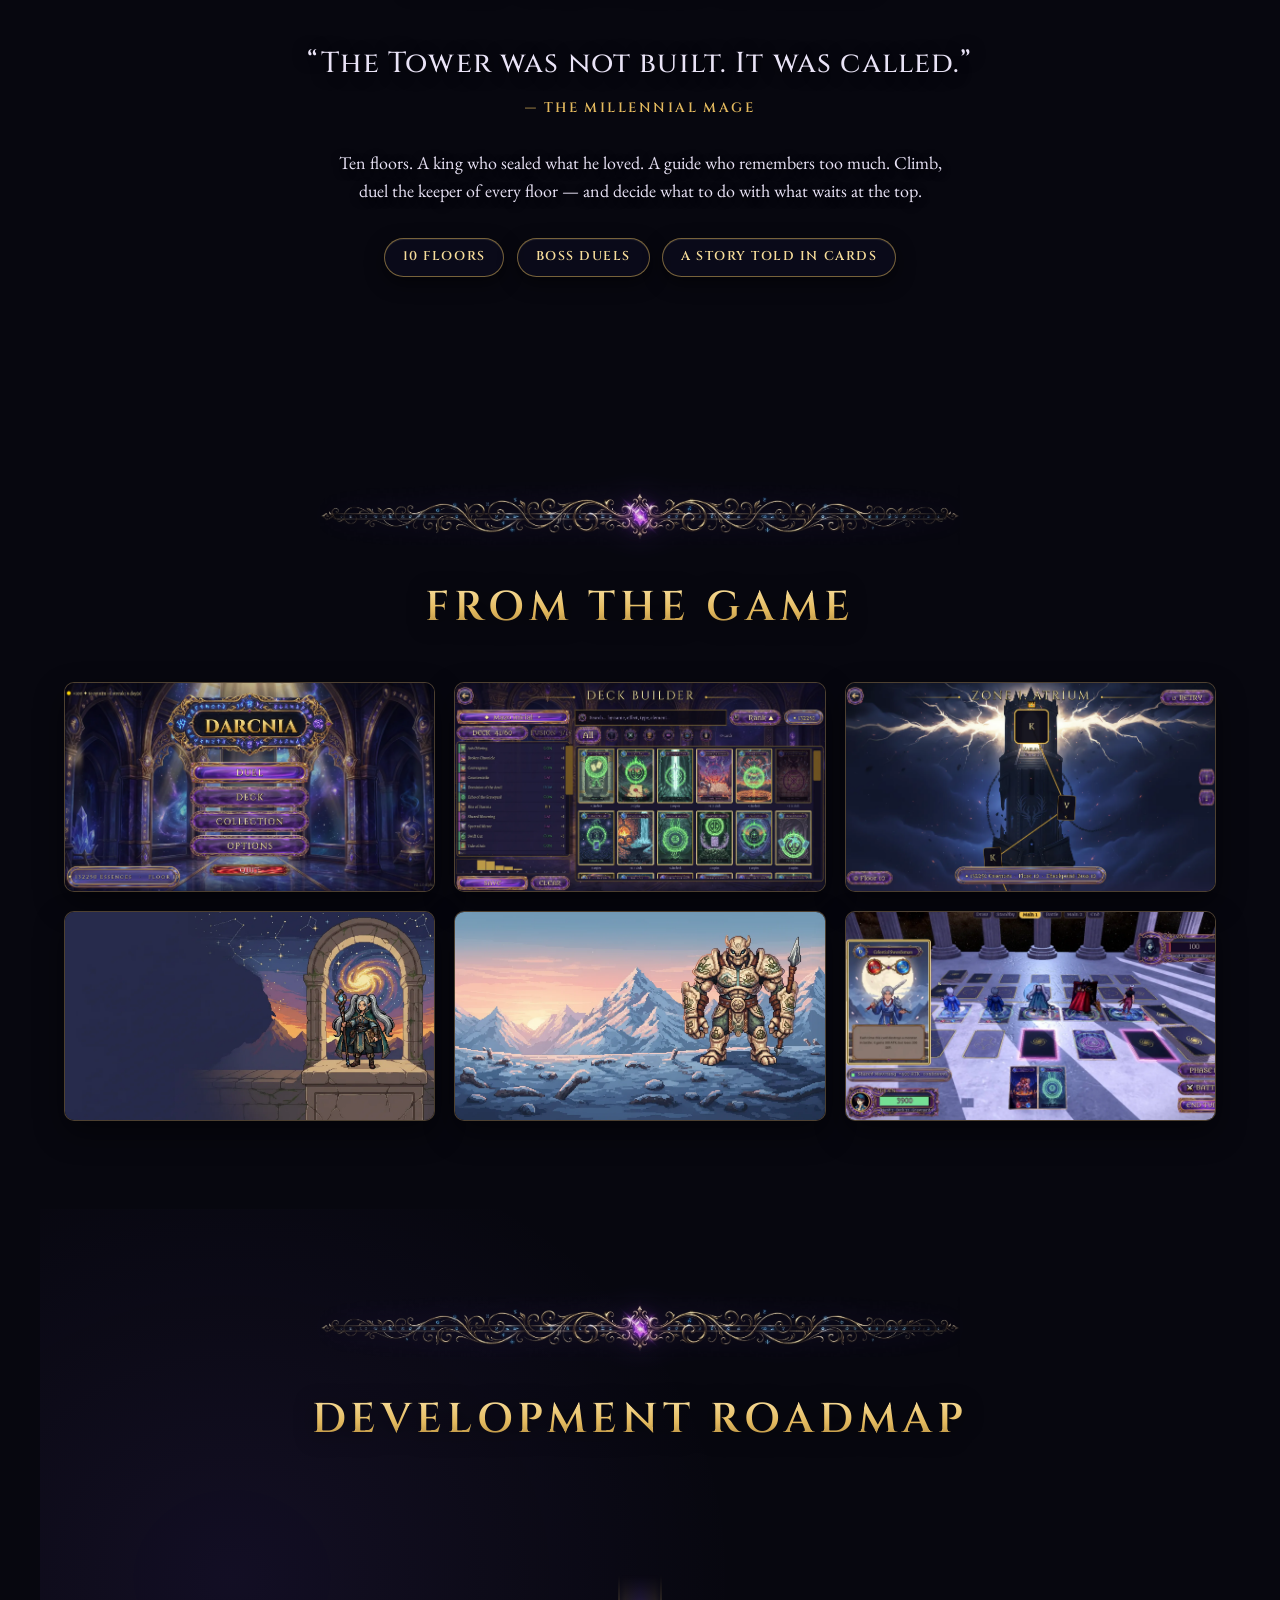
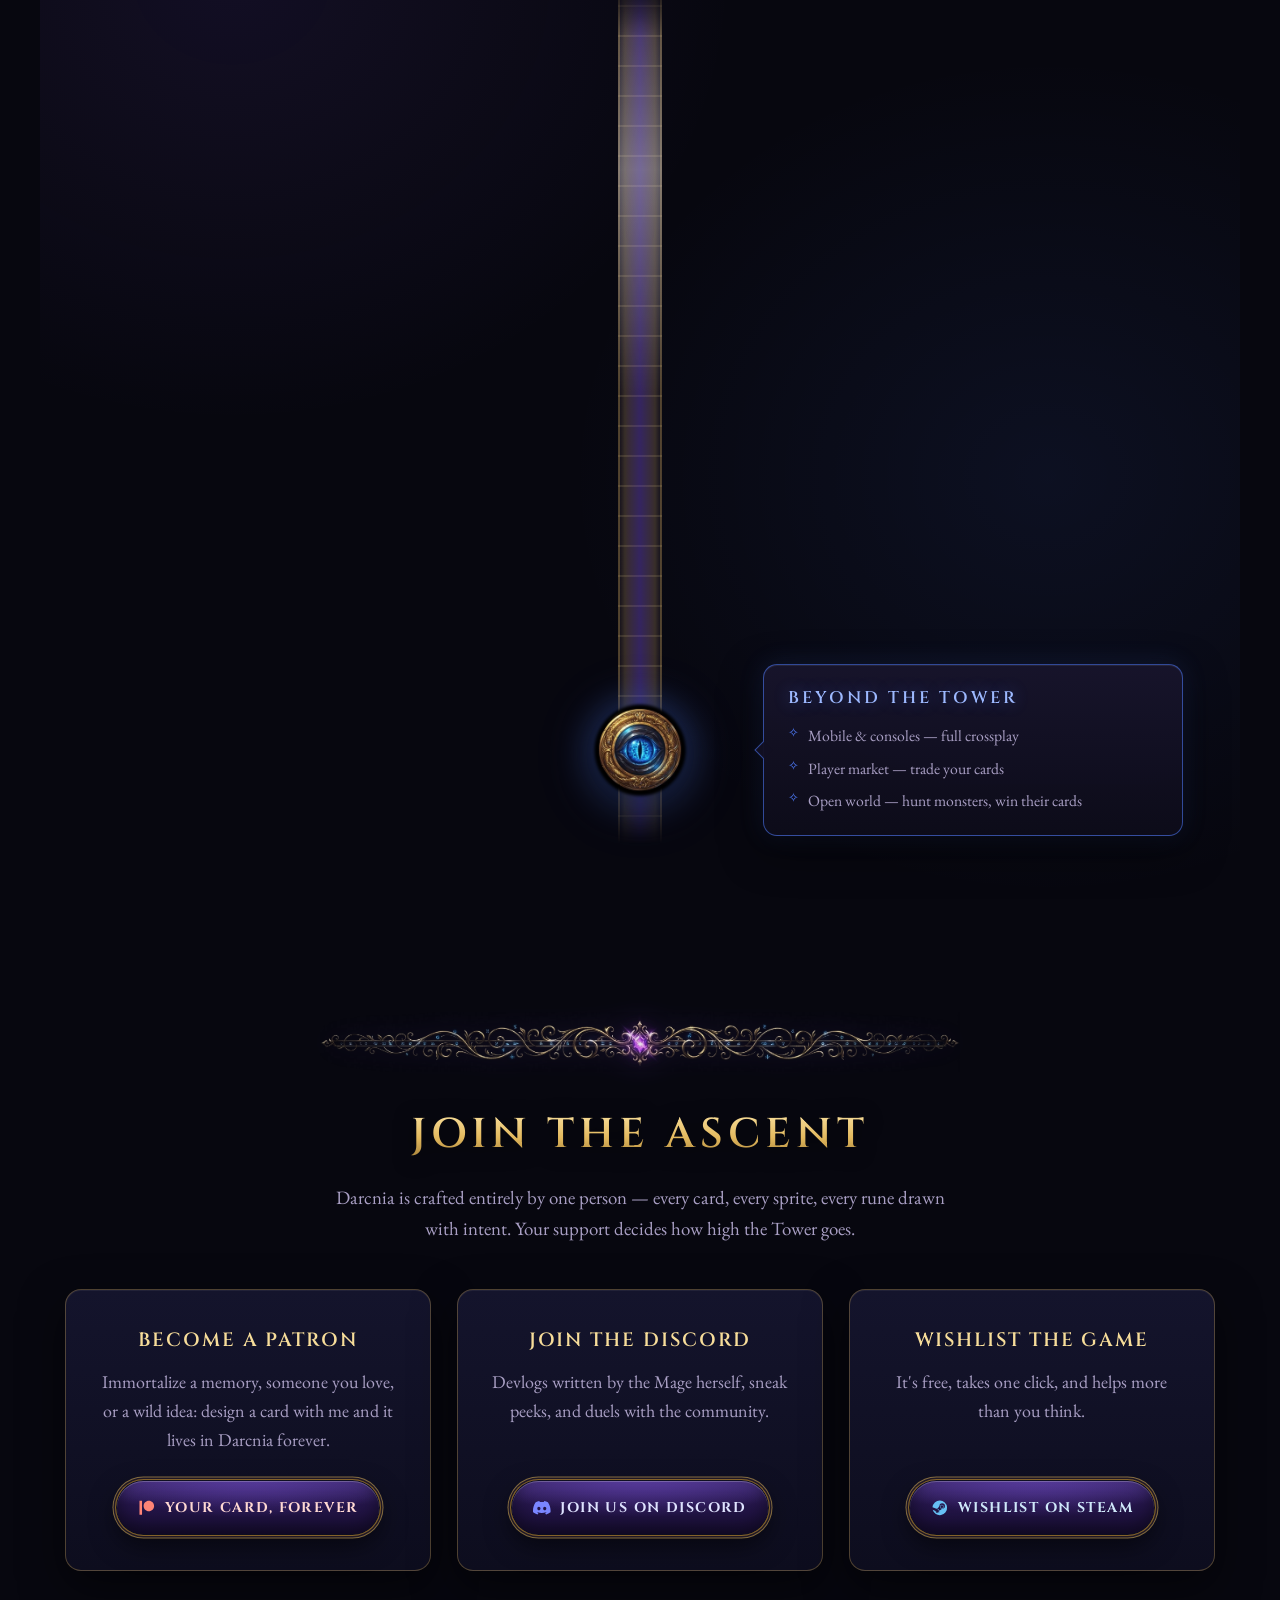
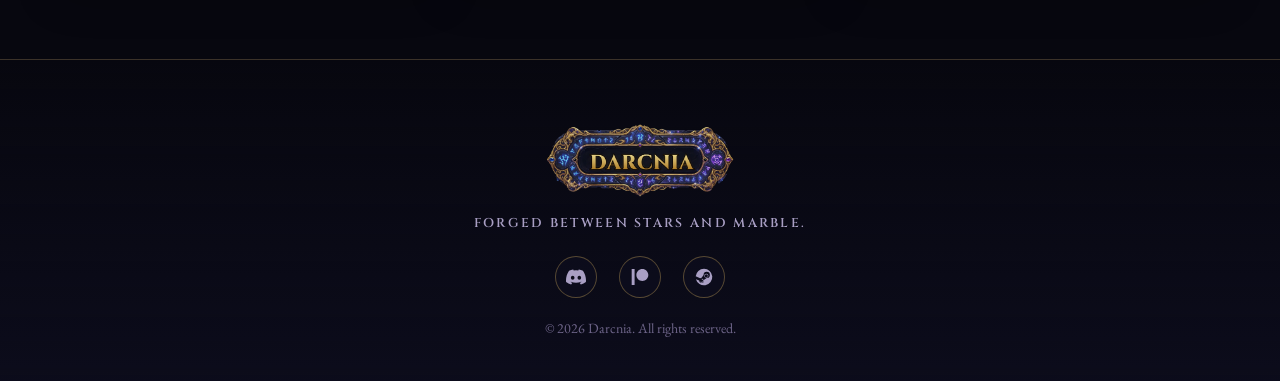
==== commit bd27e6c5: "Flecha volver-arriba, scroll-spy y blindaje responsive - Boton flotante para volver al inicio (apare" ====
--- a/index.html
+++ b/index.html
@@ -348,6 +348,11 @@
     <p class="footer-rights" data-i18n="footer.rights">© 2026 Darcnia. All rights reserved.</p>
   </footer>
 
+  <!-- Volver arriba -->
+  <button class="to-top" id="toTop" aria-label="Back to top">
+    <svg viewBox="0 0 24 24" aria-hidden="true"><path fill="none" stroke="currentColor" stroke-width="2.4" stroke-linecap="round" stroke-linejoin="round" d="M6 14.5 12 8.5l6 6"/></svg>
+  </button>
+
   <!-- CTA fija en móvil: aparece al scrollear pasado el hero -->
   <div class="mobile-cta" id="mobileCta" aria-hidden="true">
     <a class="btn btn-small btn-steam" id="mobileSteam" href="#support"><span data-i18n="nav.wishlist">Wishlist</span></a>
--- a/css/styles.css
+++ b/css/styles.css
@@ -35,13 +35,16 @@
 
 html { scroll-behavior: smooth; }
 
+/* Seguro absoluto contra scroll horizontal: clip no crea contenedor de scroll.
+   SOLO en body — en html rompe el scroll vertical del documento. */
+body { overflow-x: clip; }
+
 body {
   background: var(--bg0);
   color: var(--ink);
   font-family: var(--font-body);
   font-size: 1.125rem;
   line-height: 1.6;
-  overflow-x: hidden;
 }
 
 img { max-width: 100%; display: block; }
@@ -188,7 +191,7 @@
   width: 100%; height: 100%; object-fit: cover;
 }
 @media (prefers-reduced-motion: reduce) { .hero-bg-video { display: none; } }
-.hero-stars { position: absolute; inset: 0; z-index: -2; mix-blend-mode: screen; }
+.hero-stars { position: absolute; inset: 0; width: 100%; height: 100%; z-index: -2; mix-blend-mode: screen; }
 .hero-vignette {
   position: absolute; inset: 0; z-index: -1;
   background:
@@ -309,7 +312,7 @@
 
 /* ---------- pilares ---------- */
 .pillars {
-  display: grid; grid-template-columns: repeat(auto-fit, minmax(270px, 1fr));
+  display: grid; grid-template-columns: repeat(auto-fit, minmax(min(270px, 100%), 1fr));
   gap: 1.6rem; margin-top: 3rem;
 }
 .pillar {
@@ -632,7 +635,7 @@
 
 /* ---------- media ---------- */
 .media-grid {
-  display: grid; grid-template-columns: repeat(auto-fit, minmax(280px, 1fr));
+  display: grid; grid-template-columns: repeat(auto-fit, minmax(min(280px, 100%), 1fr));
   gap: 1.2rem; margin-top: 2.6rem;
 }
 .media-item {
@@ -647,7 +650,7 @@
 
 /* ---------- soporte ---------- */
 .support-grid {
-  display: grid; grid-template-columns: repeat(auto-fit, minmax(300px, 1fr));
+  display: grid; grid-template-columns: repeat(auto-fit, minmax(min(300px, 100%), 1fr));
   gap: 1.6rem; margin-top: 2.8rem; max-width: 1150px; margin-inline: auto;
 }
 .support-panel {
@@ -695,6 +698,33 @@
   box-shadow: 0 8px 20px rgba(0,0,0,.5), 0 0 18px rgba(139,92,246,.3);
 }
 .footer-rights { margin-top: 1.2rem; font-size: .88rem; color: #6d6488; }
+
+/* Volver arriba */
+.to-top {
+  position: fixed; right: 1.4rem; bottom: 1.4rem; z-index: 55;
+  width: 50px; height: 50px; border-radius: 50%;
+  display: grid; place-items: center; cursor: pointer;
+  color: var(--gold-hi);
+  background: radial-gradient(circle at 35% 30%, rgba(139,92,246,.35), rgba(15,12,30,.95) 70%);
+  border: 1px solid rgba(227,185,94,.6);
+  box-shadow: 0 8px 24px rgba(0,0,0,.55), 0 0 18px rgba(139,92,246,.25);
+  opacity: 0; pointer-events: none; transform: translateY(14px);
+  transition: opacity .3s ease, transform .3s ease, box-shadow .3s ease, border-color .3s ease;
+}
+.to-top.show { opacity: 1; pointer-events: auto; transform: none; }
+.to-top svg { width: 22px; height: 22px; }
+.to-top:hover {
+  border-color: rgba(247,221,154,.95);
+  box-shadow: 0 10px 28px rgba(0,0,0,.6), 0 0 26px rgba(139,92,246,.5);
+  transform: translateY(-3px);
+}
+@media (max-width: 900px) {
+  .to-top { right: 1rem; bottom: calc(4.6rem + env(safe-area-inset-bottom)); width: 44px; height: 44px; }
+}
+
+/* scroll-spy: el link de la sección visible se enciende */
+.nav-links a.active { color: var(--gold-hi); }
+.nav-links a.active::after { left: 0; right: 0; }
 
 /* CTA fija para móvil */
 .mobile-cta {
@@ -786,11 +816,12 @@
     position: fixed; inset: 0 0 0 auto; width: min(320px, 78vw);
     flex-direction: column; gap: 2rem; padding: 5.5rem 2.2rem;
     background: rgba(9,9,20,.97); backdrop-filter: blur(12px);
-    transform: translateX(105%); transition: transform .35s cubic-bezier(.2,.7,.2,1);
+    transform: translateX(105%); visibility: hidden;
+    transition: transform .35s cubic-bezier(.2,.7,.2,1), visibility 0s .35s;
     box-shadow: -18px 0 44px rgba(0,0,0,.5);
     margin-inline: 0;
   }
-  .nav-links.open { transform: none; }
+  .nav-links.open { transform: none; visibility: visible; transition: transform .35s cubic-bezier(.2,.7,.2,1), visibility 0s; }
   .nav-cta { display: none; }
   .nav-burger {
     display: flex; flex-direction: column; gap: 5px;
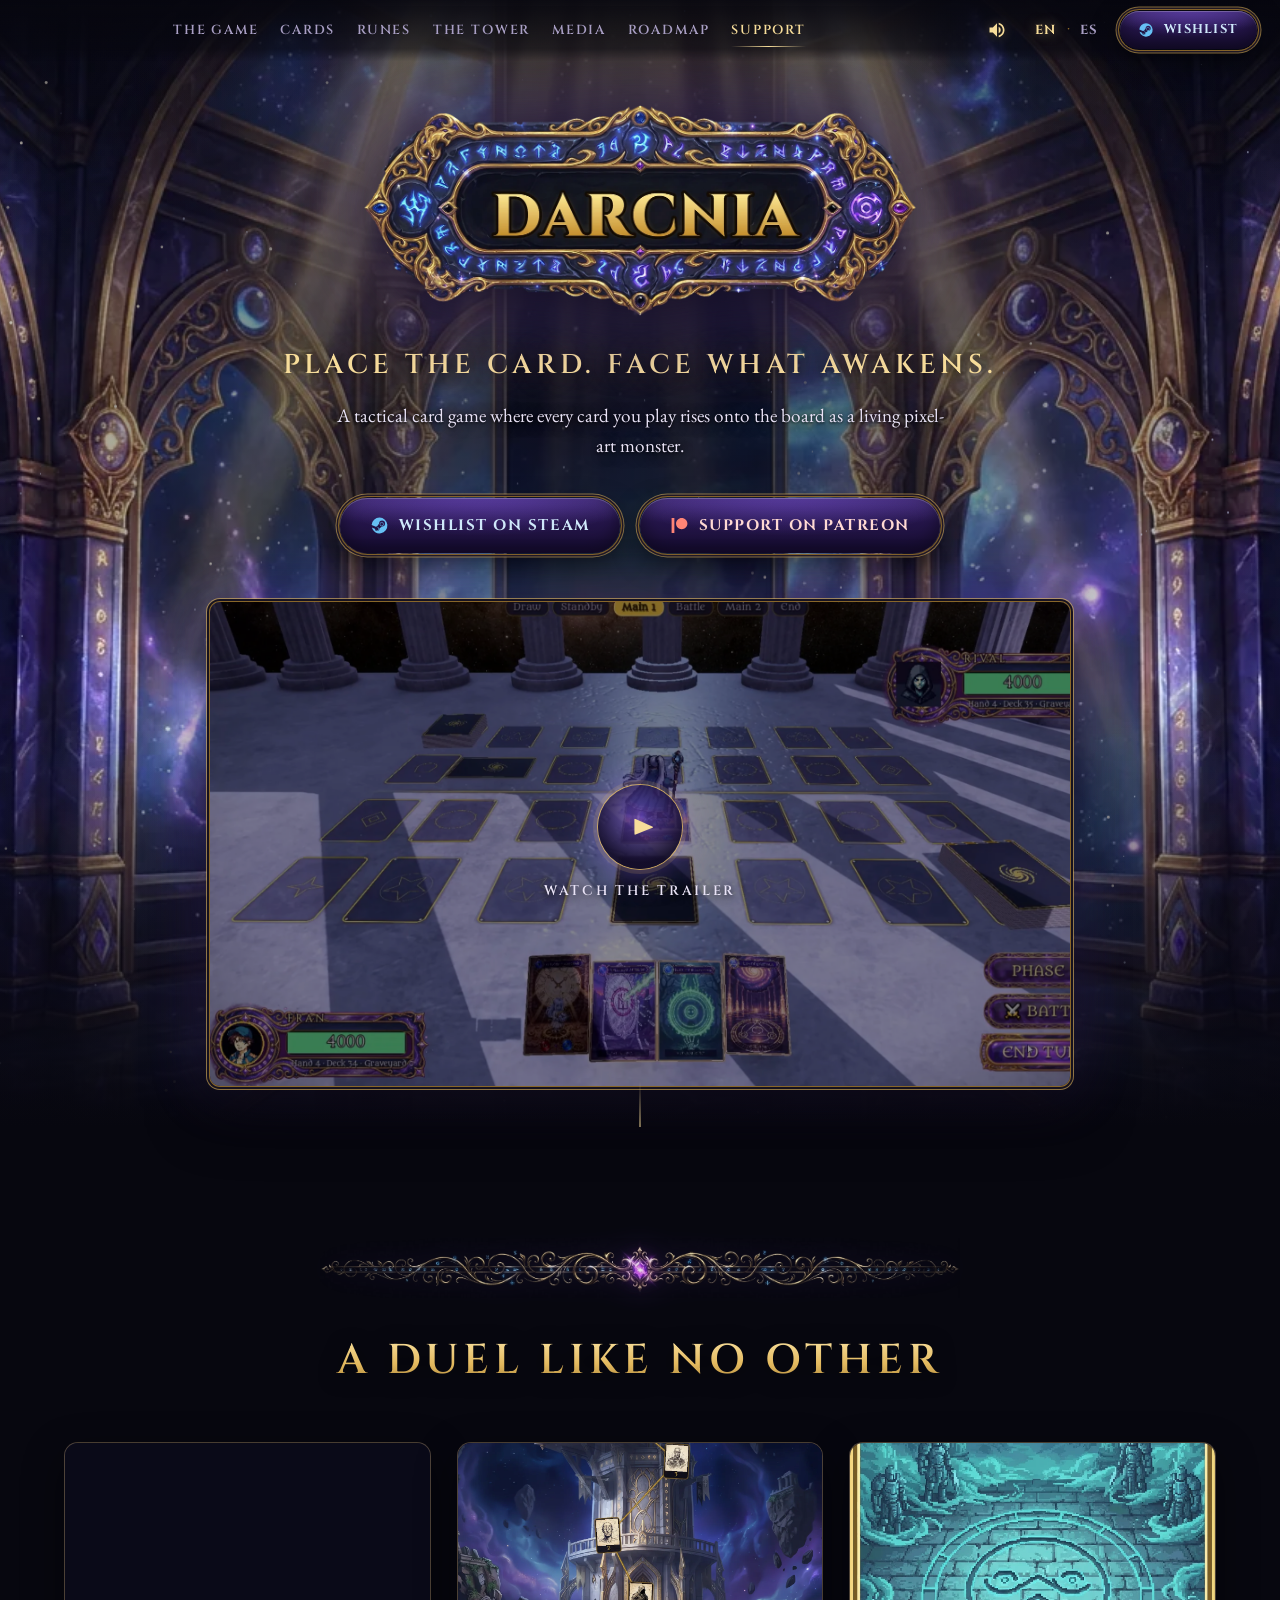
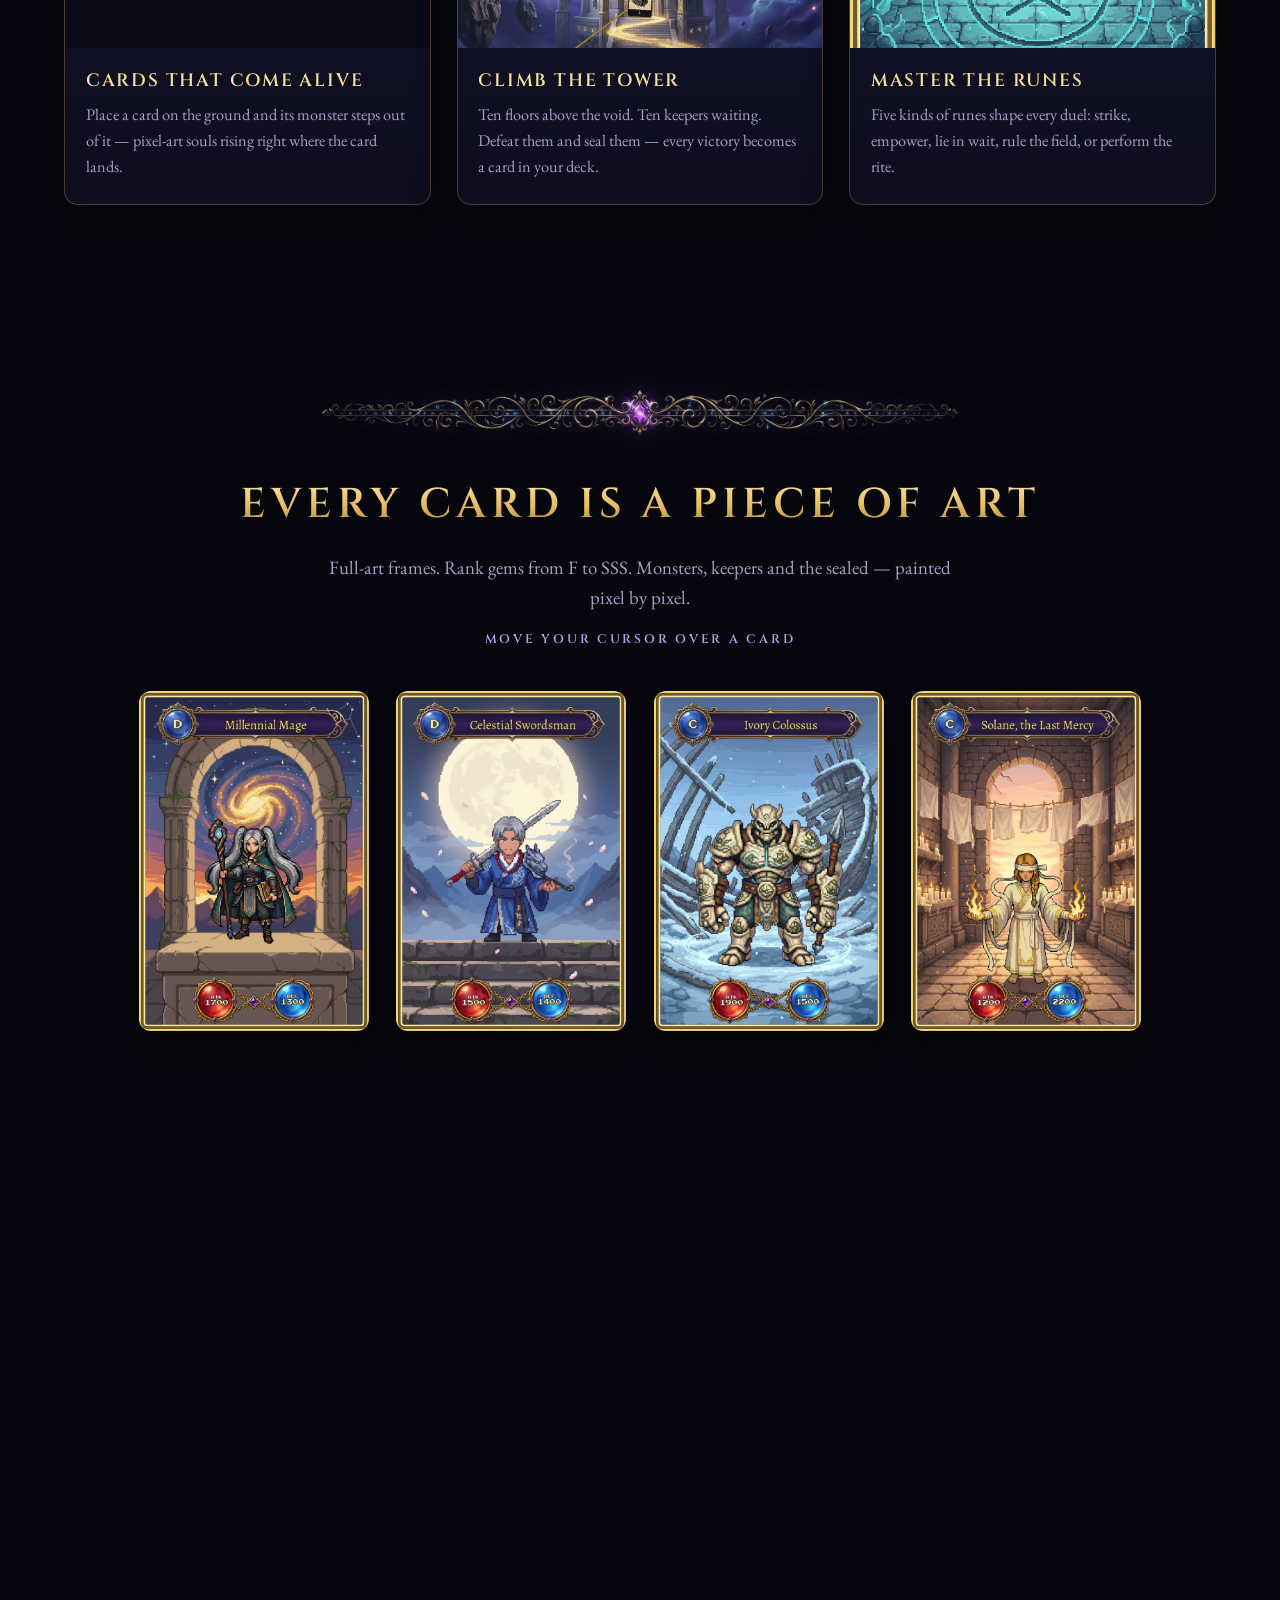
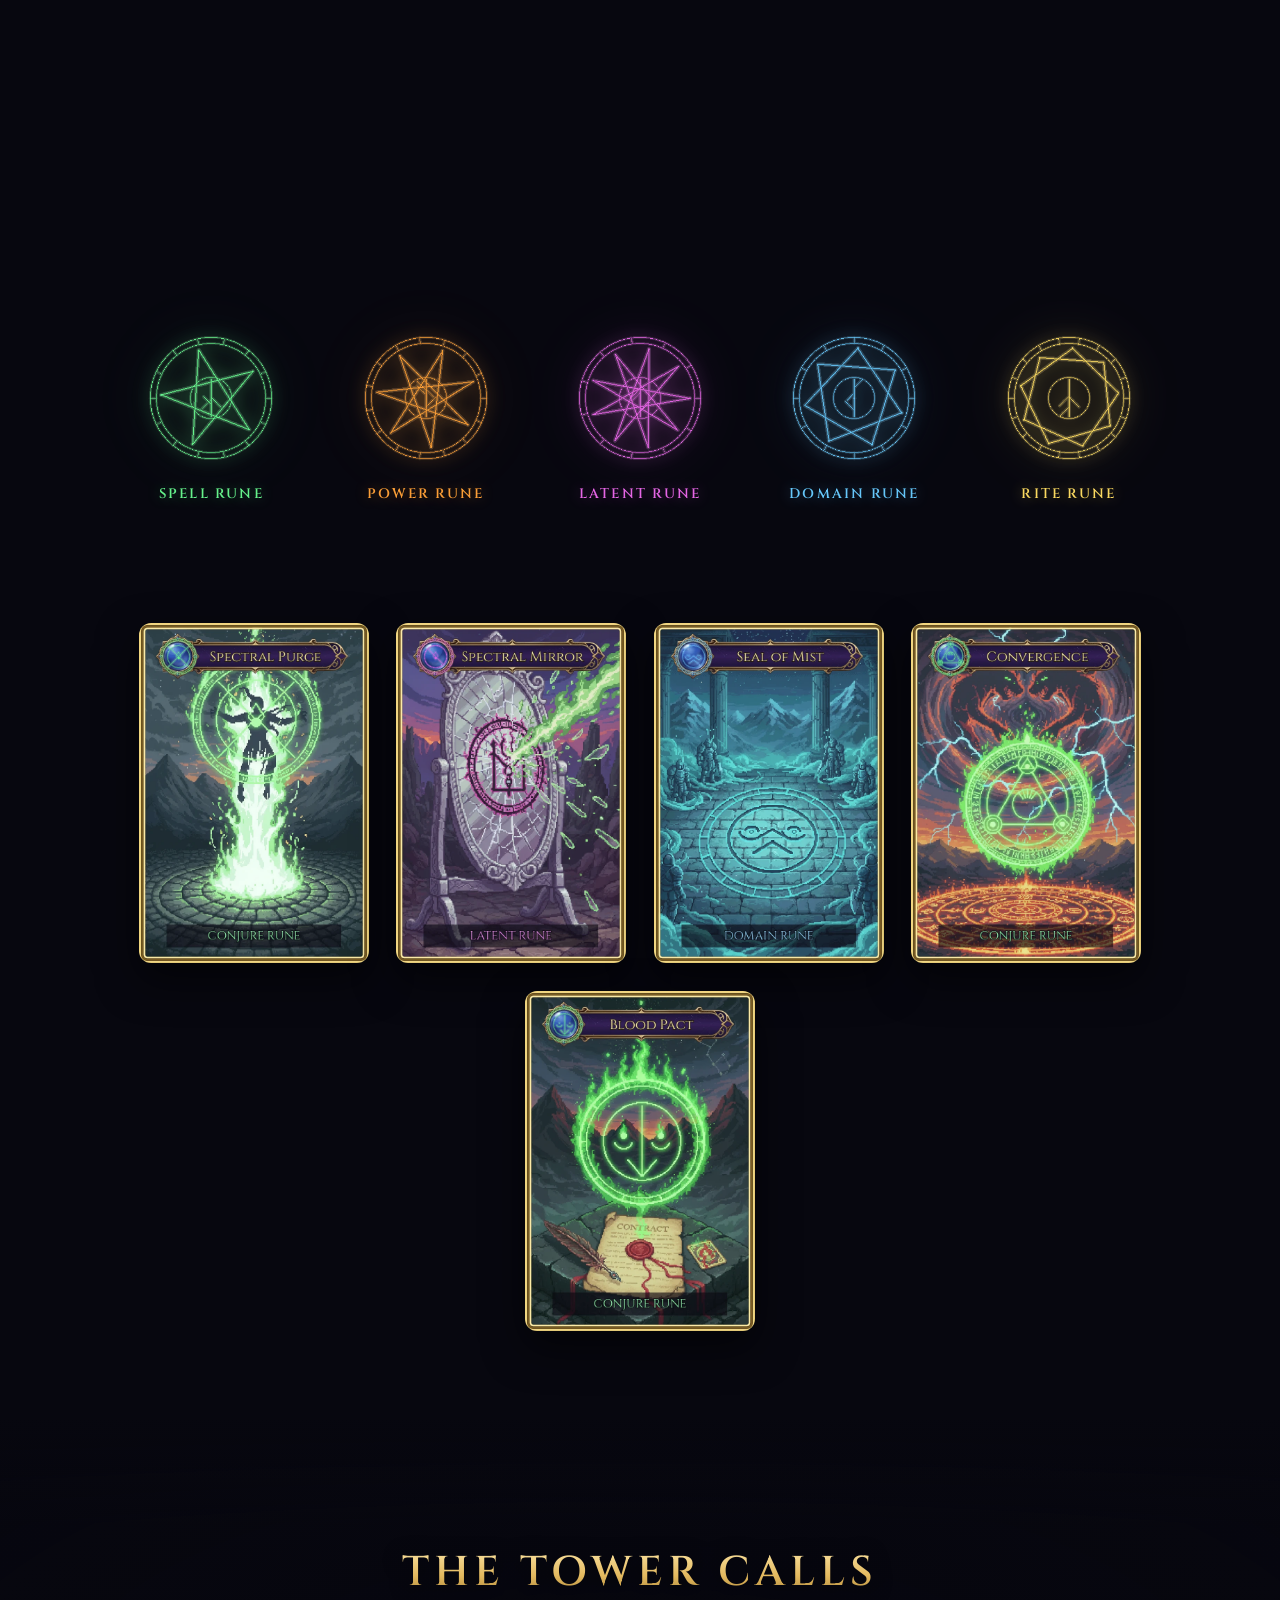
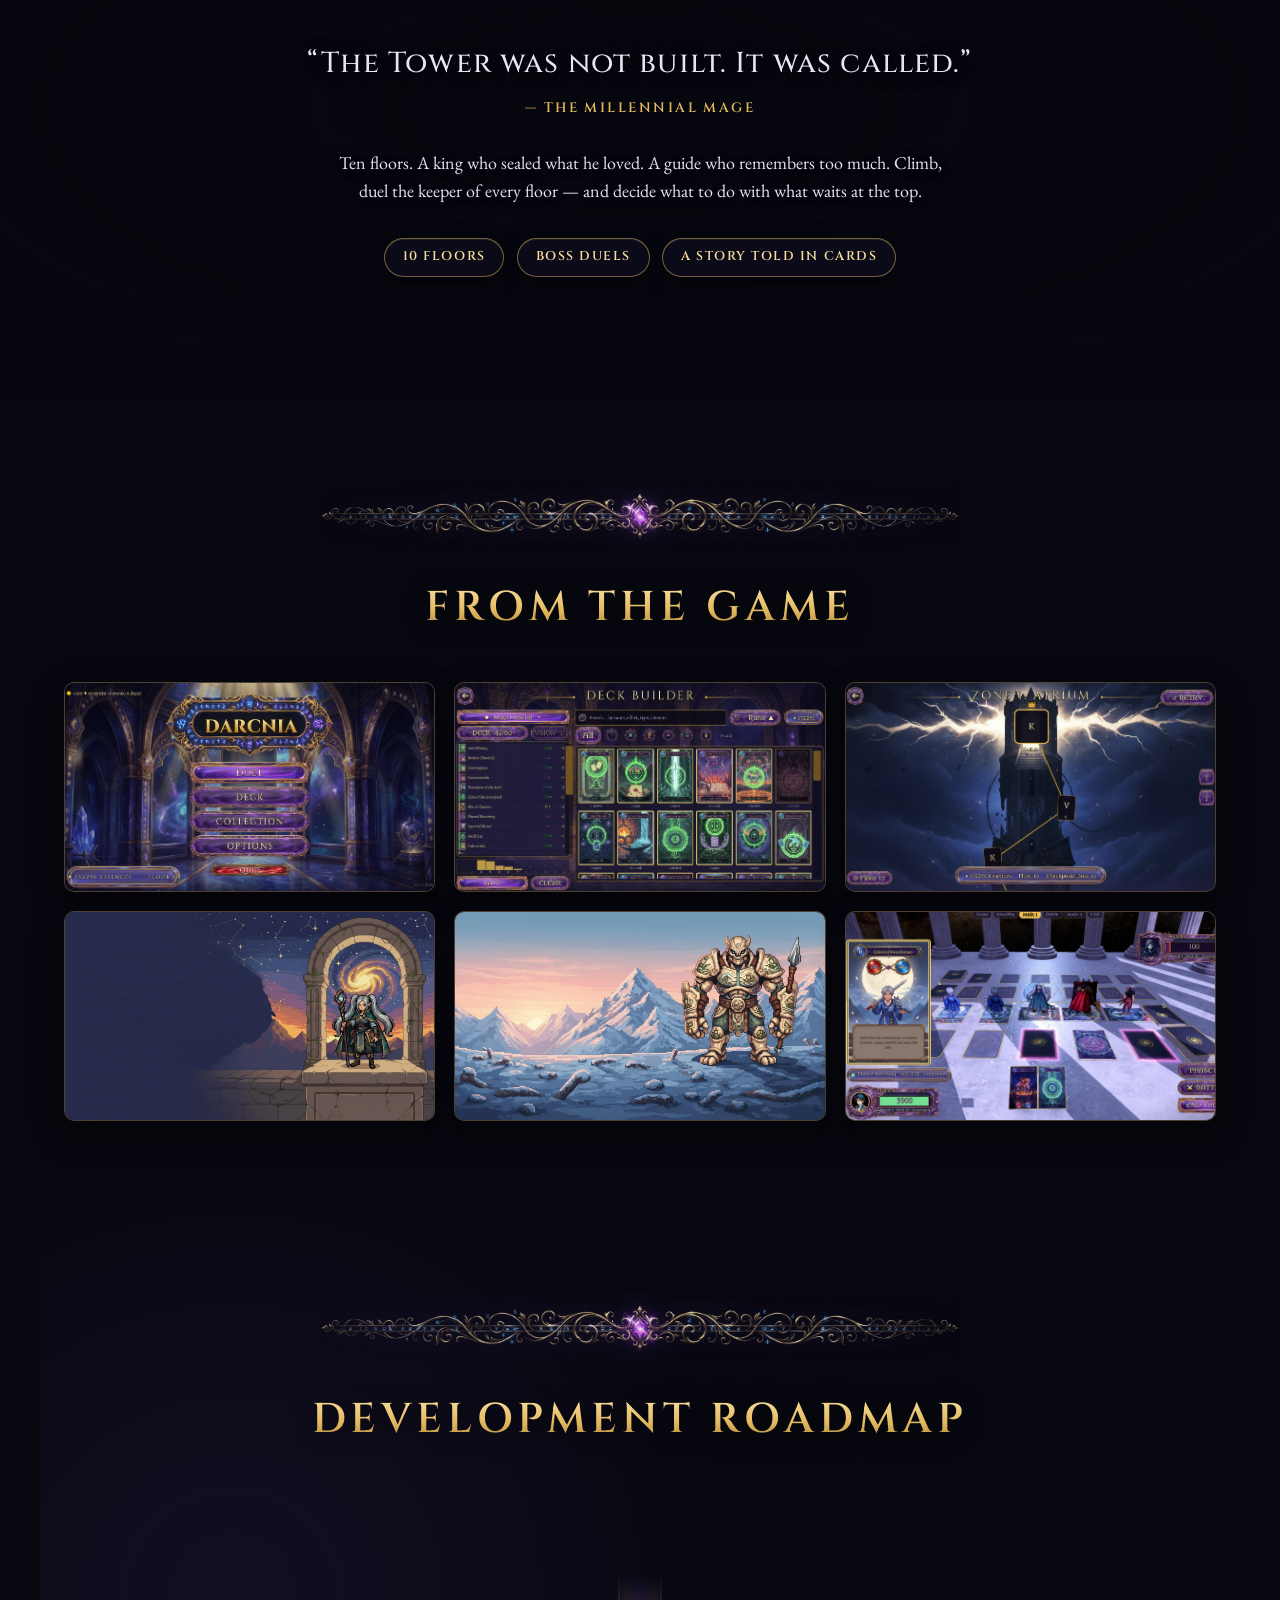
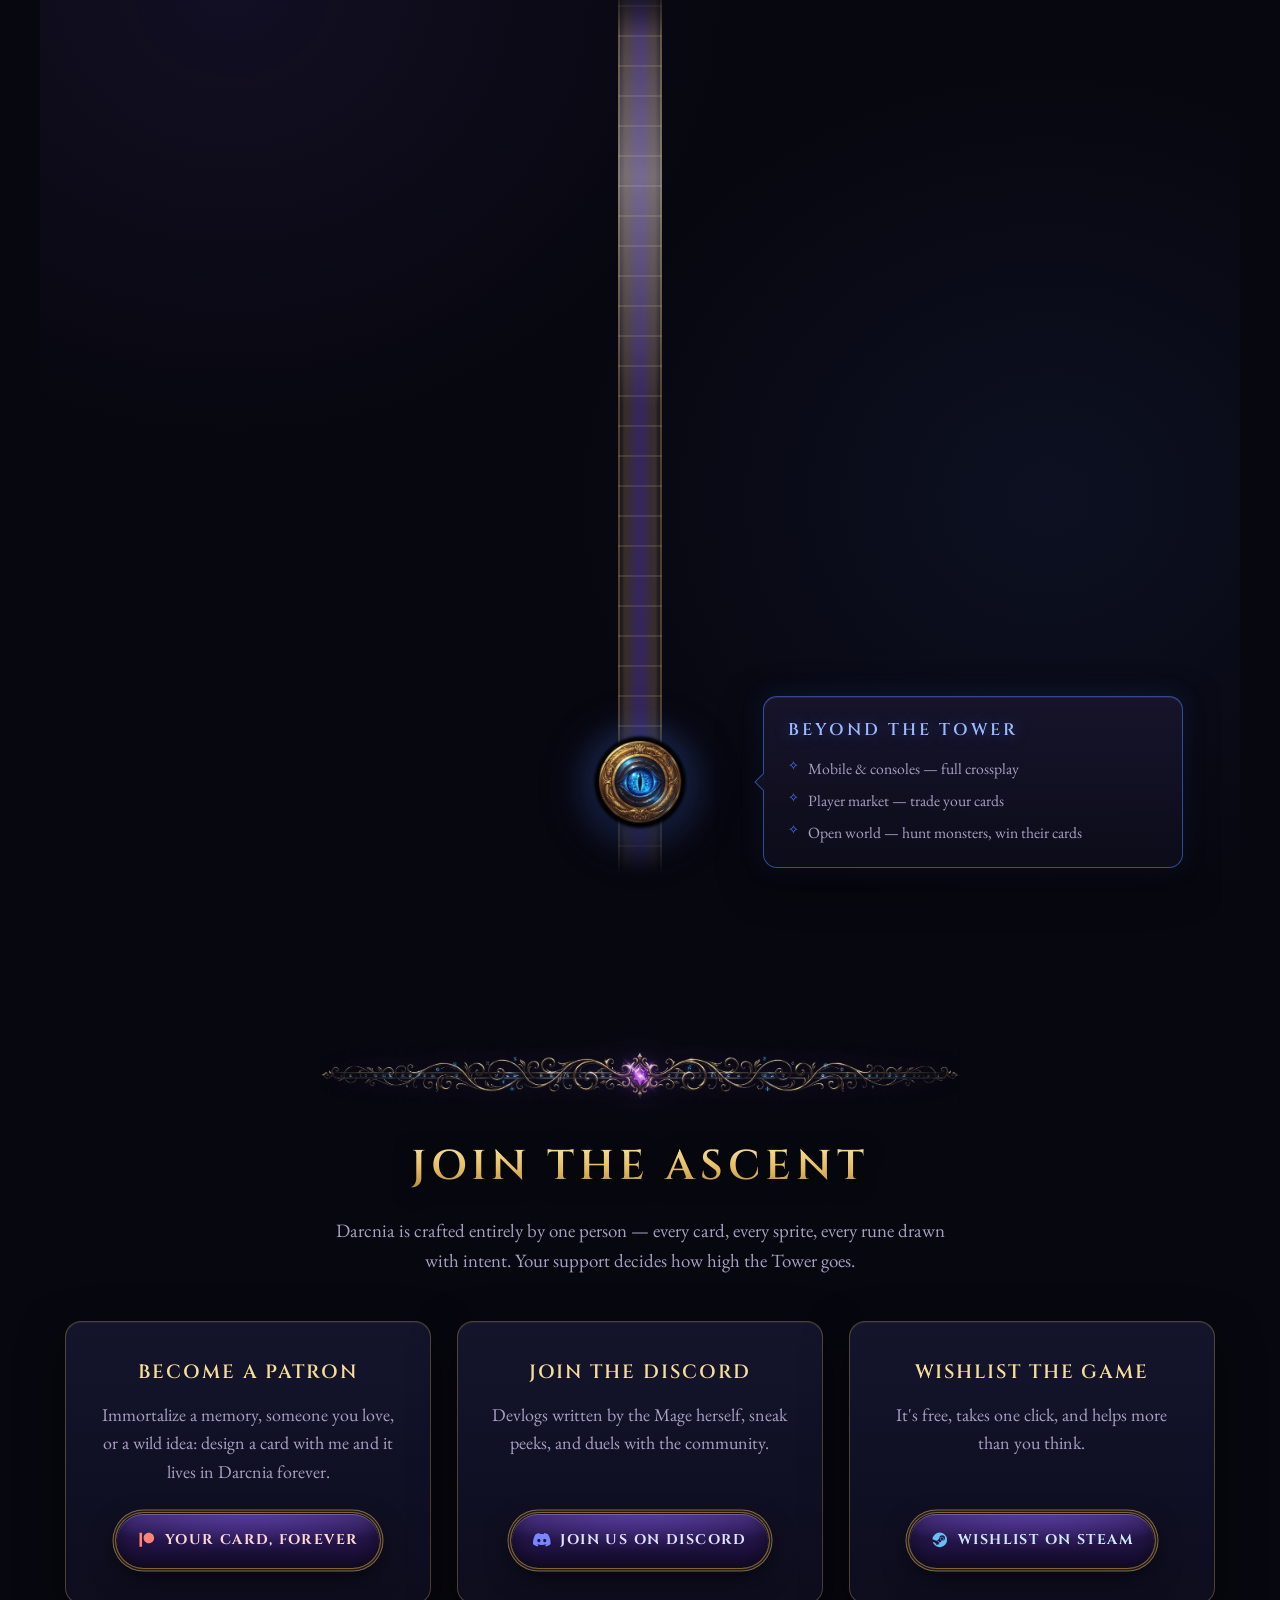
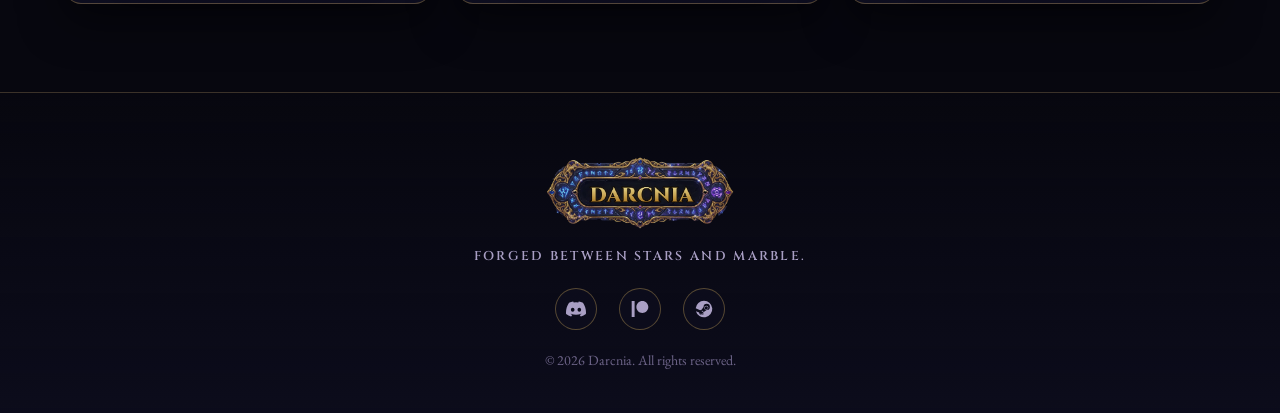
==== commit 62a205ea: "Steam: la pagina esta aprobada, cablear el wishlist Valve aprobo la store page (appid 5004590), asi " ====
--- a/index.html
+++ b/index.html
@@ -40,7 +40,7 @@
    "description":"A tactical card game where every card you play rises onto the board as a living pixel-art monster. Climb the Tower, seal its keepers, master the Runes.",
    "genre":["Card Game","Strategy"],"gamePlatform":"PC","operatingSystem":"Windows",
    "author":{"@type":"Person","name":"Darcnia"},"inLanguage":["en","es"],
-   "sameAs":["https://www.patreon.com/darcniamonster","https://discord.gg/5ZPcgBxWdc"],
+   "sameAs":["https://store.steampowered.com/app/5004590/Darcnia_Monster/","https://www.patreon.com/darcniamonster","https://discord.gg/5ZPcgBxWdc"],
    "offers":{"@type":"Offer","price":"0","priceCurrency":"USD","availability":"https://schema.org/PreOrder"}}
   </script>
   <noscript><style>.reveal { opacity: 1 !important; transform: none !important; }</style></noscript>
@@ -252,6 +252,7 @@
             <li data-i18n="rm.p1c">Deck builder &amp; collection</li>
             <li data-i18n="rm.p1d">Pack opening &amp; free economy</li>
             <li data-i18n="rm.p1e">Fully bilingual EN / ES</li>
+            <li data-i18n="rm.p1f">Steam page — wishlist open</li>
           </ul>
         </div>
         <div class="rm2-orb reveal"><img src="assets/img/rm_sealed.webp" alt="" loading="lazy"></div>
@@ -263,7 +264,7 @@
           <ul>
             <li data-i18n="rm.p2a">The full story of the first 10 floors</li>
             <li data-i18n="rm.p2b">Polishing pixel art — attacks, poses, animations</li>
-            <li data-i18n="rm.p2c">Steam page</li>
+            <li data-i18n="rm.p2c">The free demo — first floors of the Tower</li>
           </ul>
         </div>
         <div class="rm2-orb reveal"><img src="assets/img/rm_ritual.webp" alt="" loading="lazy"></div>
@@ -273,7 +274,7 @@
         <div class="rm2-panel reveal from-left">
           <h3 data-i18n="rm.p3">To awaken</h3>
           <ul>
-            <li data-i18n="rm.p3a">Free demo — play &amp; wishlist</li>
+            <li data-i18n="rm.p3a">Early Access on Steam</li>
             <li data-i18n="rm.p3b">Online 1v1 — friends &amp; matchmaking</li>
             <li data-i18n="rm.p3c">100 monsters to seal</li>
             <li data-i18n="rm.p3d">Shiny cards — rare variants</li>
@@ -341,7 +342,7 @@
       <a href="https://www.patreon.com/darcniamonster" target="_blank" rel="noopener" aria-label="Patreon">
         <svg viewBox="0 0 24 24" aria-hidden="true"><path fill="currentColor" d="M14.82 2.41c-3.96 0-7.18 3.22-7.18 7.19 0 3.95 3.22 7.16 7.18 7.16 3.95 0 7.16-3.21 7.16-7.16 0-3.97-3.21-7.19-7.16-7.19M2.02 21.6h3.5V2.41h-3.5Z"/></svg>
       </a>
-      <a href="#support" aria-label="Steam">
+      <a href="https://store.steampowered.com/app/5004590/Darcnia_Monster/" target="_blank" rel="noopener" aria-label="Steam">
         <svg viewBox="0 0 24 24" aria-hidden="true"><path fill="currentColor" d="M12 2a10 10 0 0 0-9.97 9.24l5.36 2.21a2.83 2.83 0 0 1 1.6-.49h.14l2.38-3.45v-.05a3.77 3.77 0 1 1 3.77 3.77h-.09l-3.4 2.43v.12a2.83 2.83 0 1 1-5.63.42L2.3 14.6A10 10 0 1 0 12 2Zm-5.72 14.6 1.23.51a2.12 2.12 0 1 0 1.15-2.76l1.27.52a1.56 1.56 0 1 1-1.2 2.88l-2.45-1.15Zm11-6.11a2.51 2.51 0 1 0-2.51 2.51 2.52 2.52 0 0 0 2.51-2.51Zm-4.39 0a1.89 1.89 0 1 1 1.88 1.89 1.88 1.88 0 0 1-1.88-1.89Z"/></svg>
       </a>
     </nav>
--- a/css/styles.css
+++ b/css/styles.css
@@ -36,8 +36,9 @@
 html { scroll-behavior: smooth; }
 
 /* Seguro absoluto contra scroll horizontal: clip no crea contenedor de scroll.
-   SOLO en body — en html rompe el scroll vertical del documento. */
-body { overflow-x: clip; }
+   SOLO en body — en html rompe el scroll vertical del documento.
+   hidden primero = fallback para navegadores sin soporte de clip. */
+body { overflow-x: hidden; overflow-x: clip; }
 
 body {
   background: var(--bg0);
@@ -501,7 +502,9 @@
 .reveal.from-left { transform: translateX(-48px); }
 .reveal.from-right { transform: translateX(48px); }
 
-.roadmap2 { position: relative; margin-top: 3.4rem; }
+/* overflow-x clip: los paneles entran deslizándose ±48px y NO deben
+   generar espacio vacío a los costados mientras esperan revelarse. */
+.roadmap2 { position: relative; margin-top: 3.4rem; overflow-x: clip; padding-inline: 6px; margin-inline: -6px; }
 .rm2-track { /* la columna que une los medallones */
   position: absolute; left: 50%; top: -8px; bottom: -8px; width: 44px;
   transform: translateX(-50%);
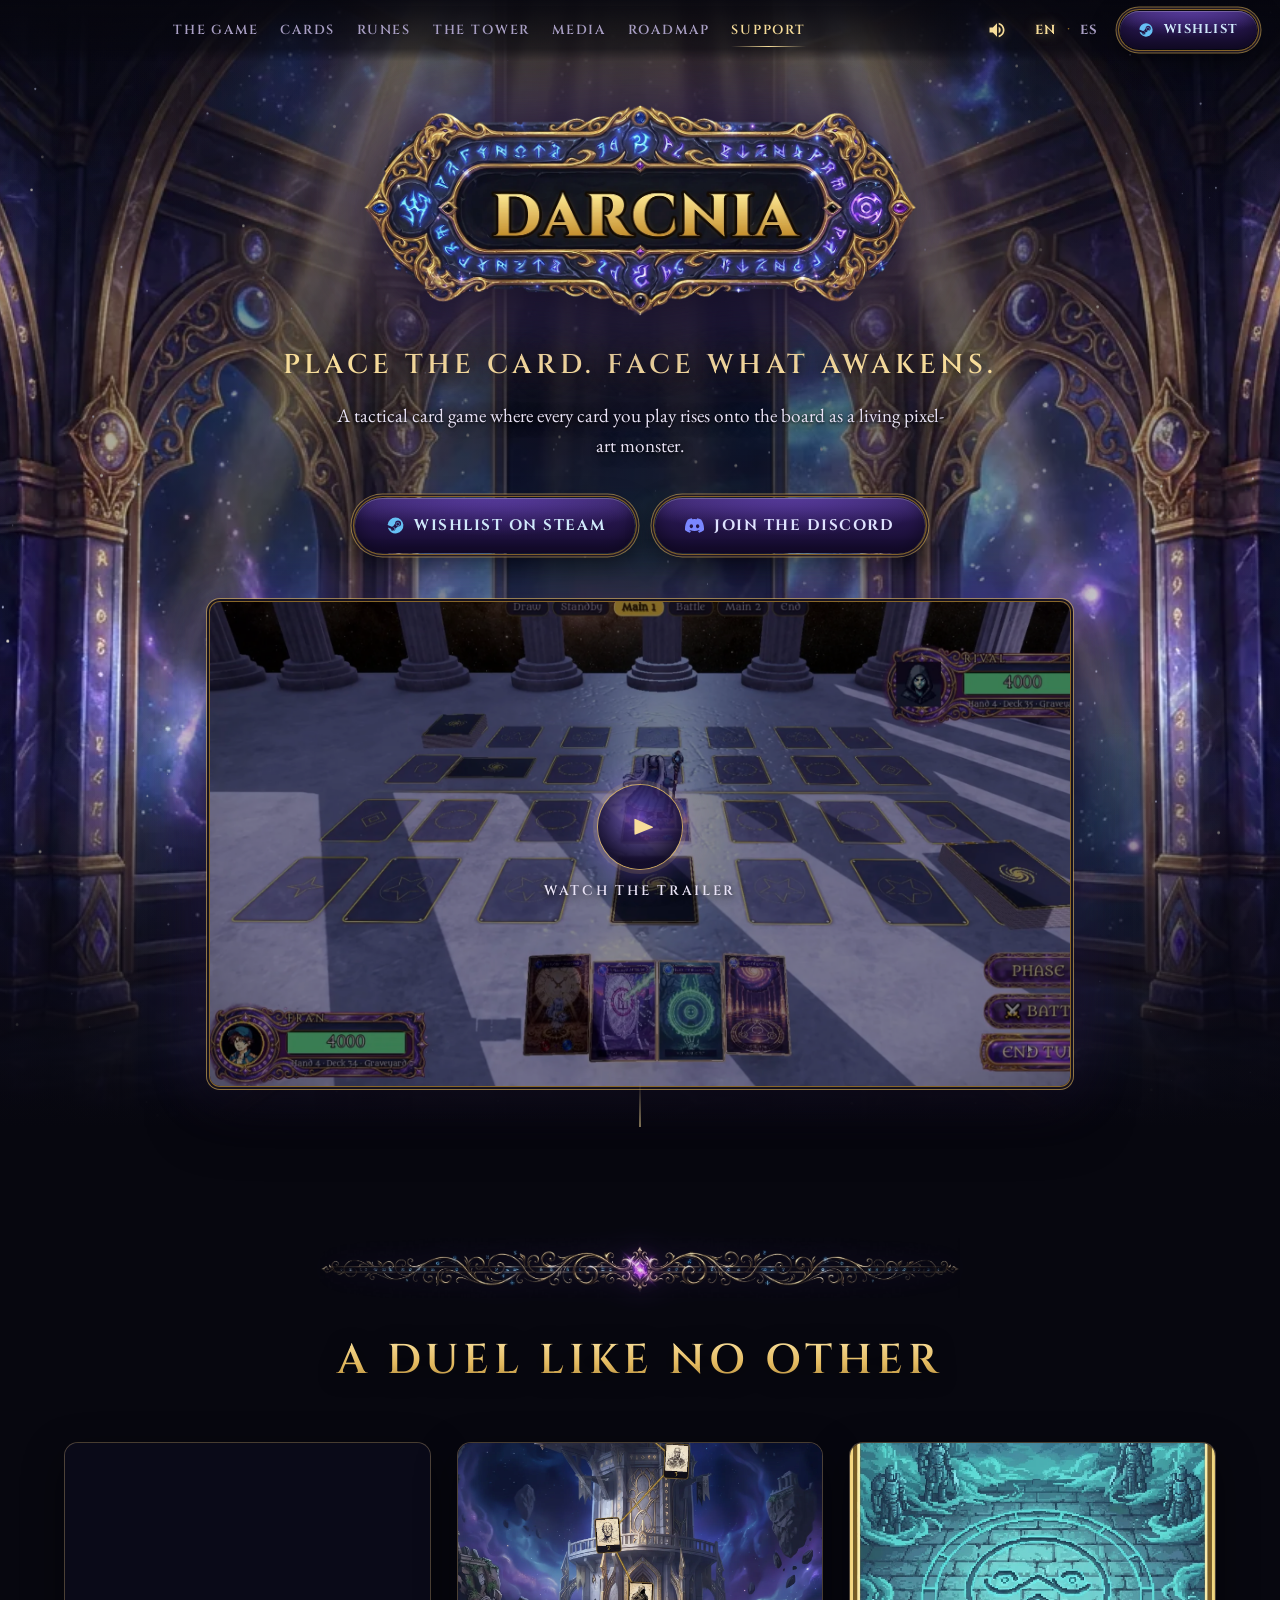
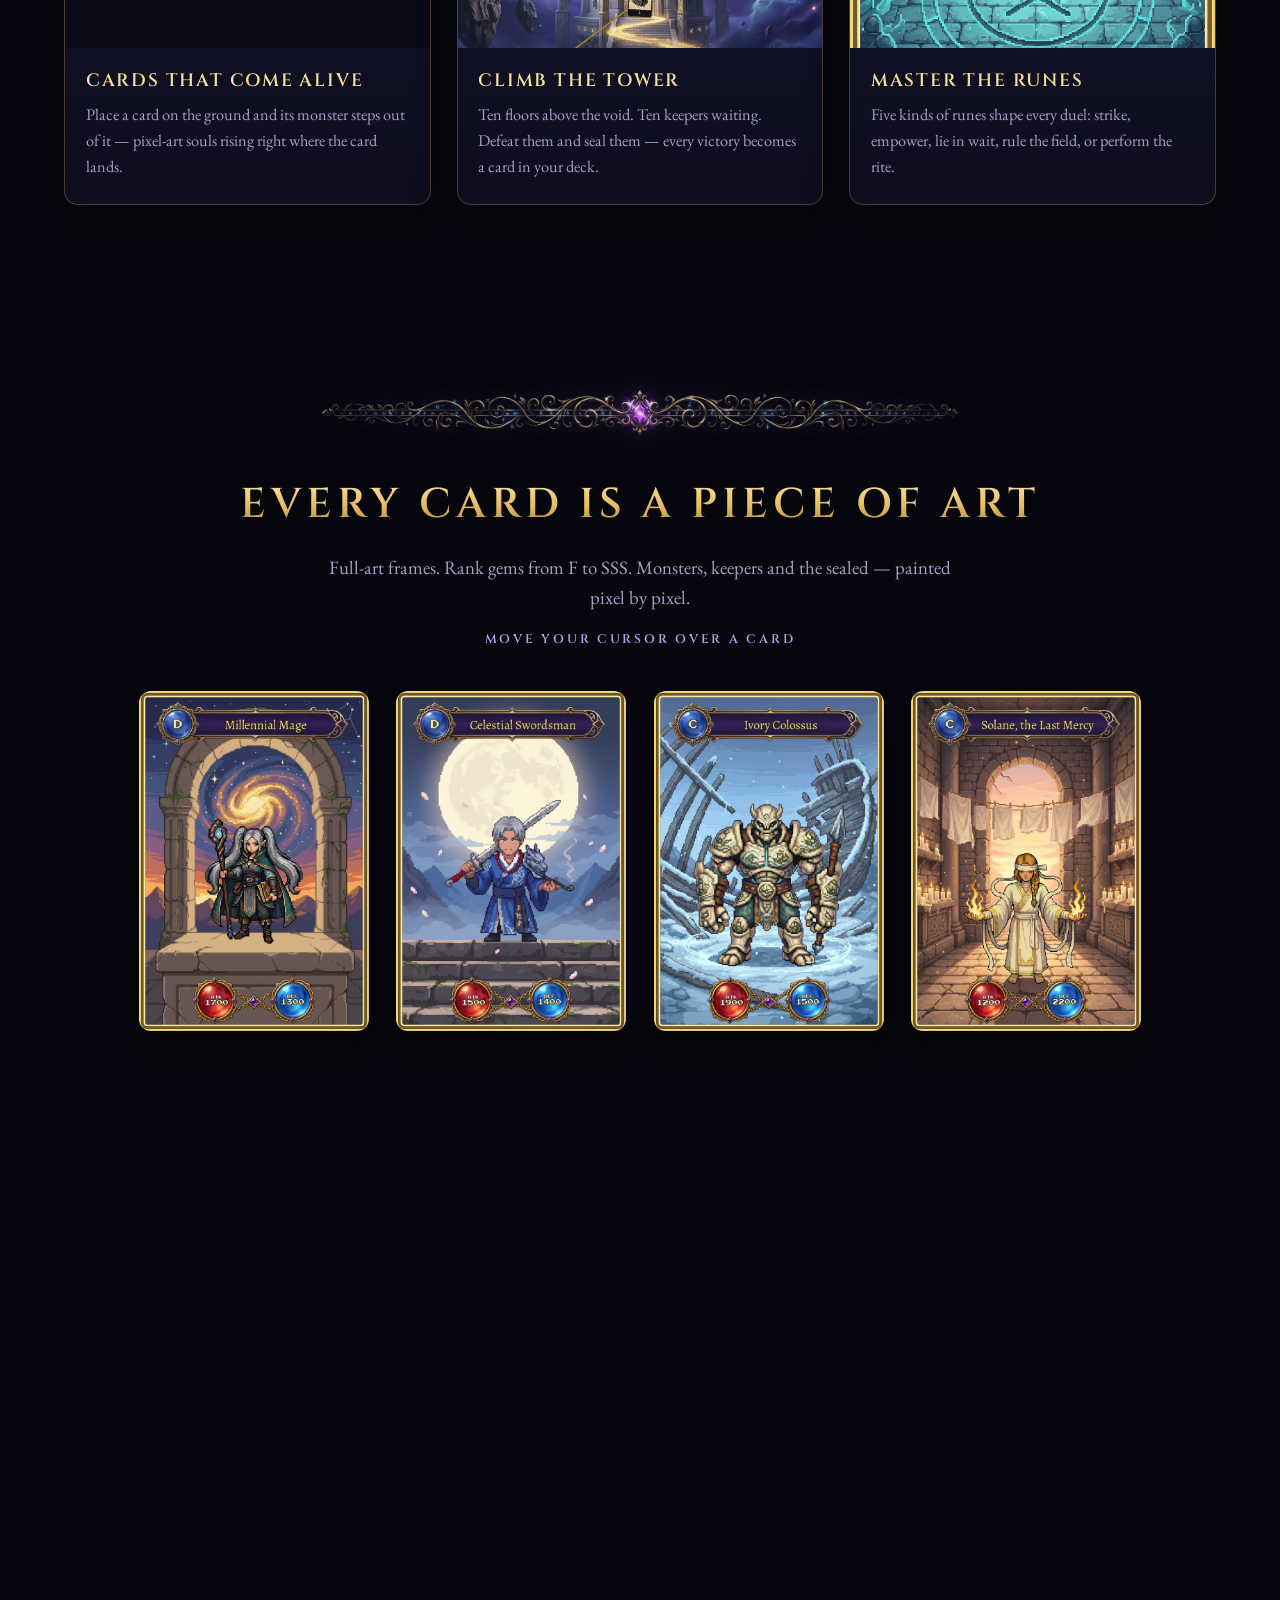
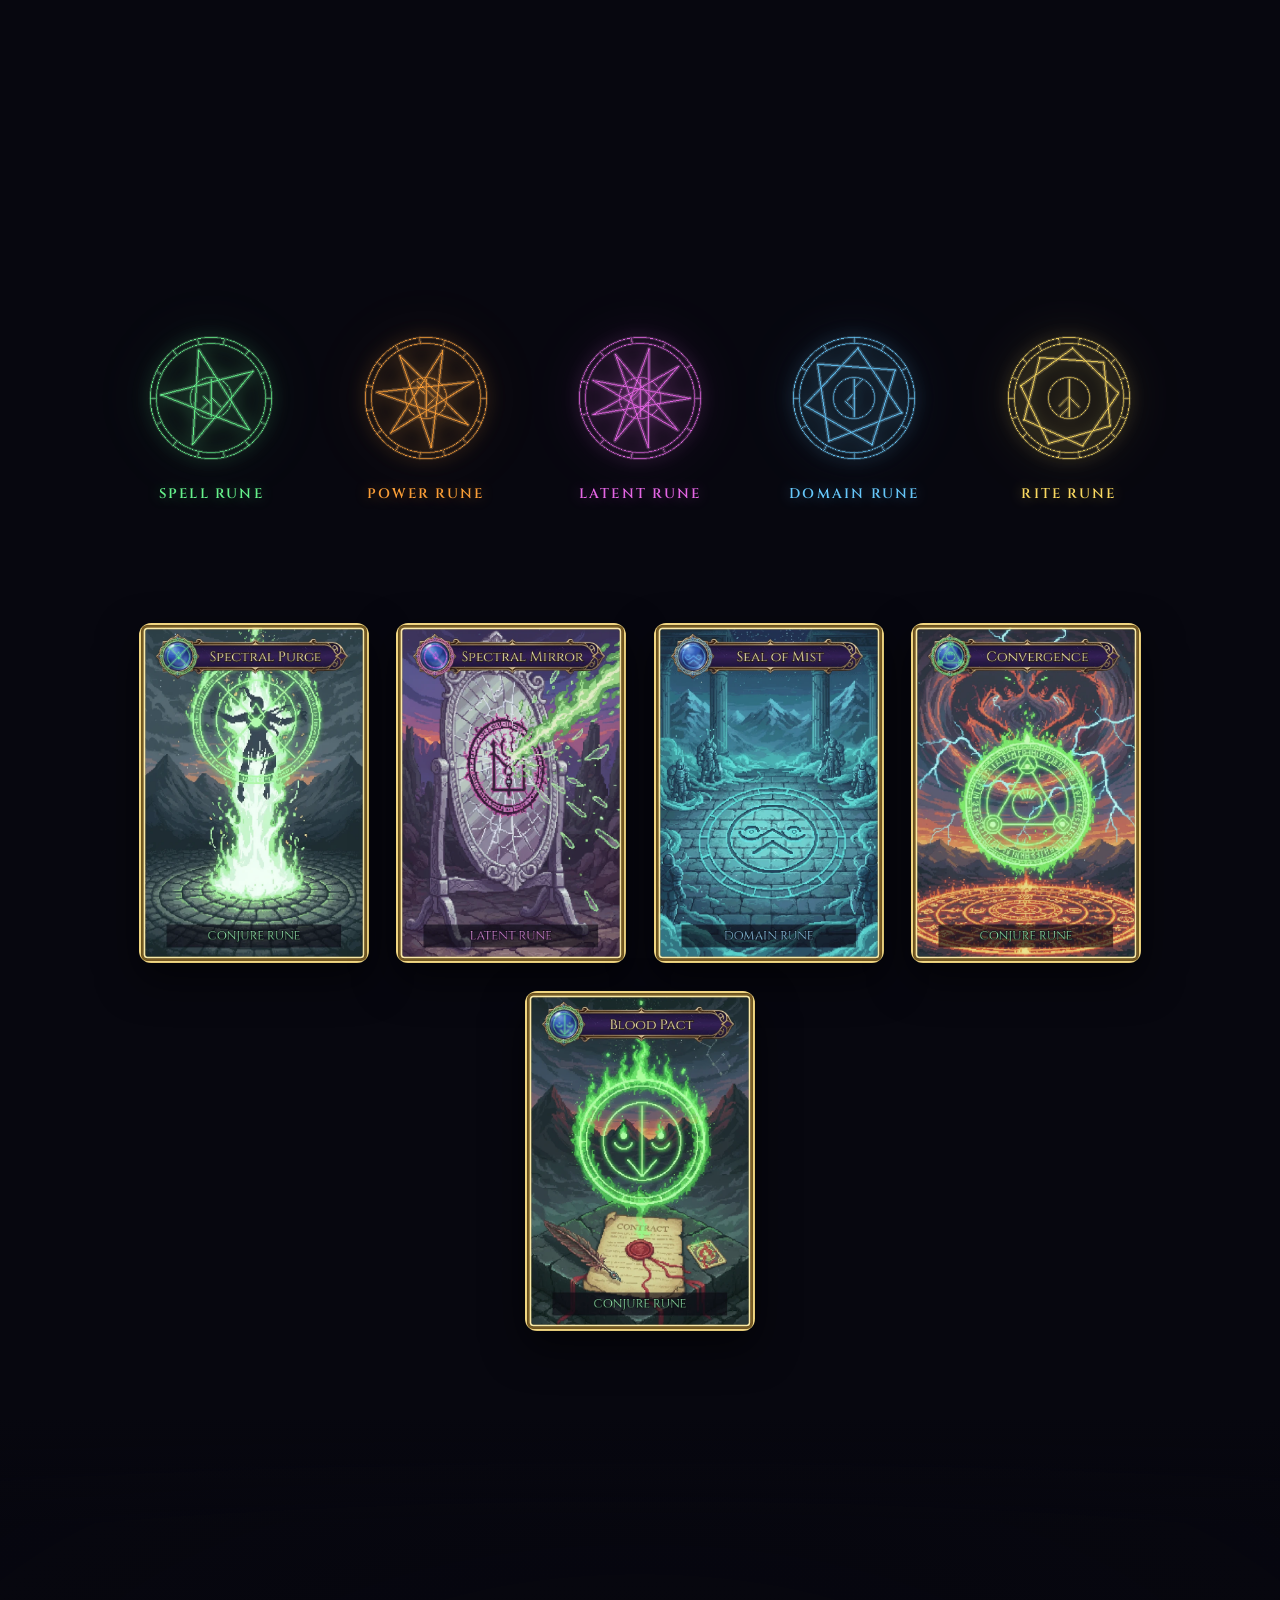
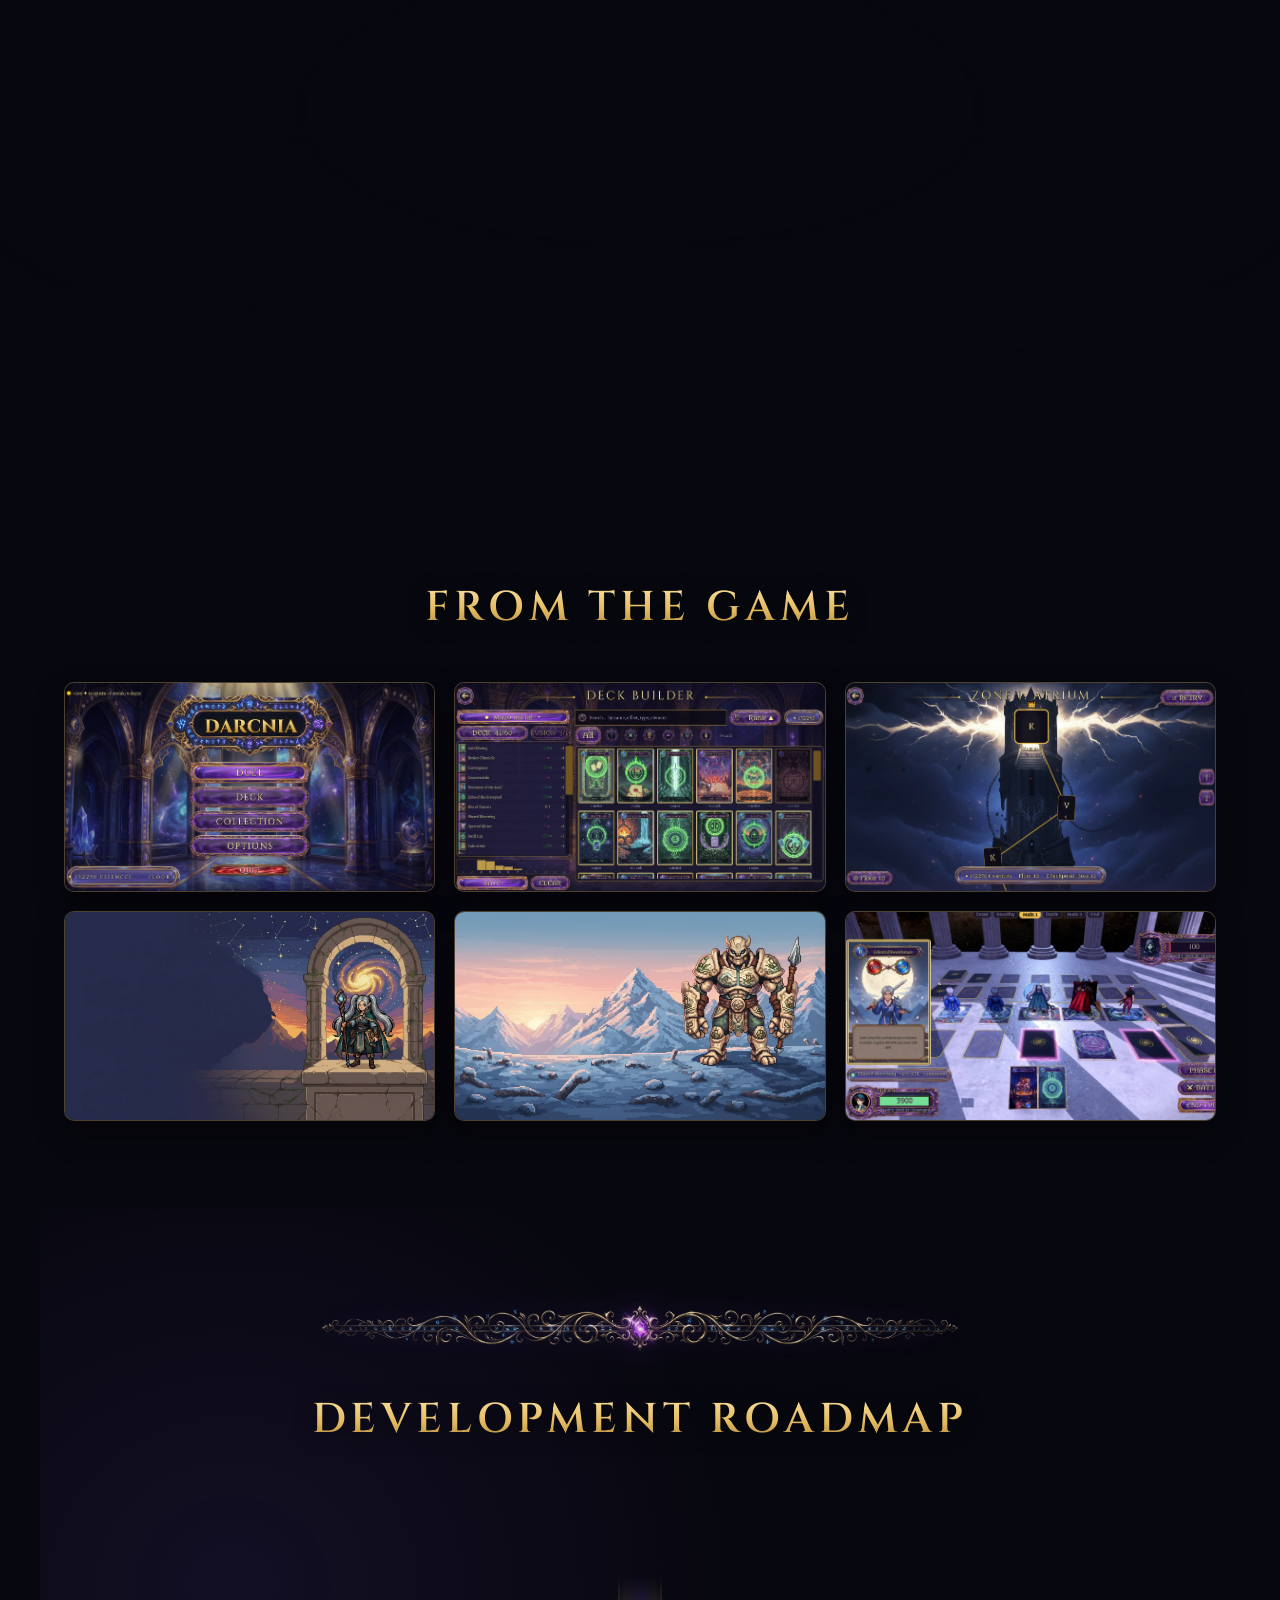
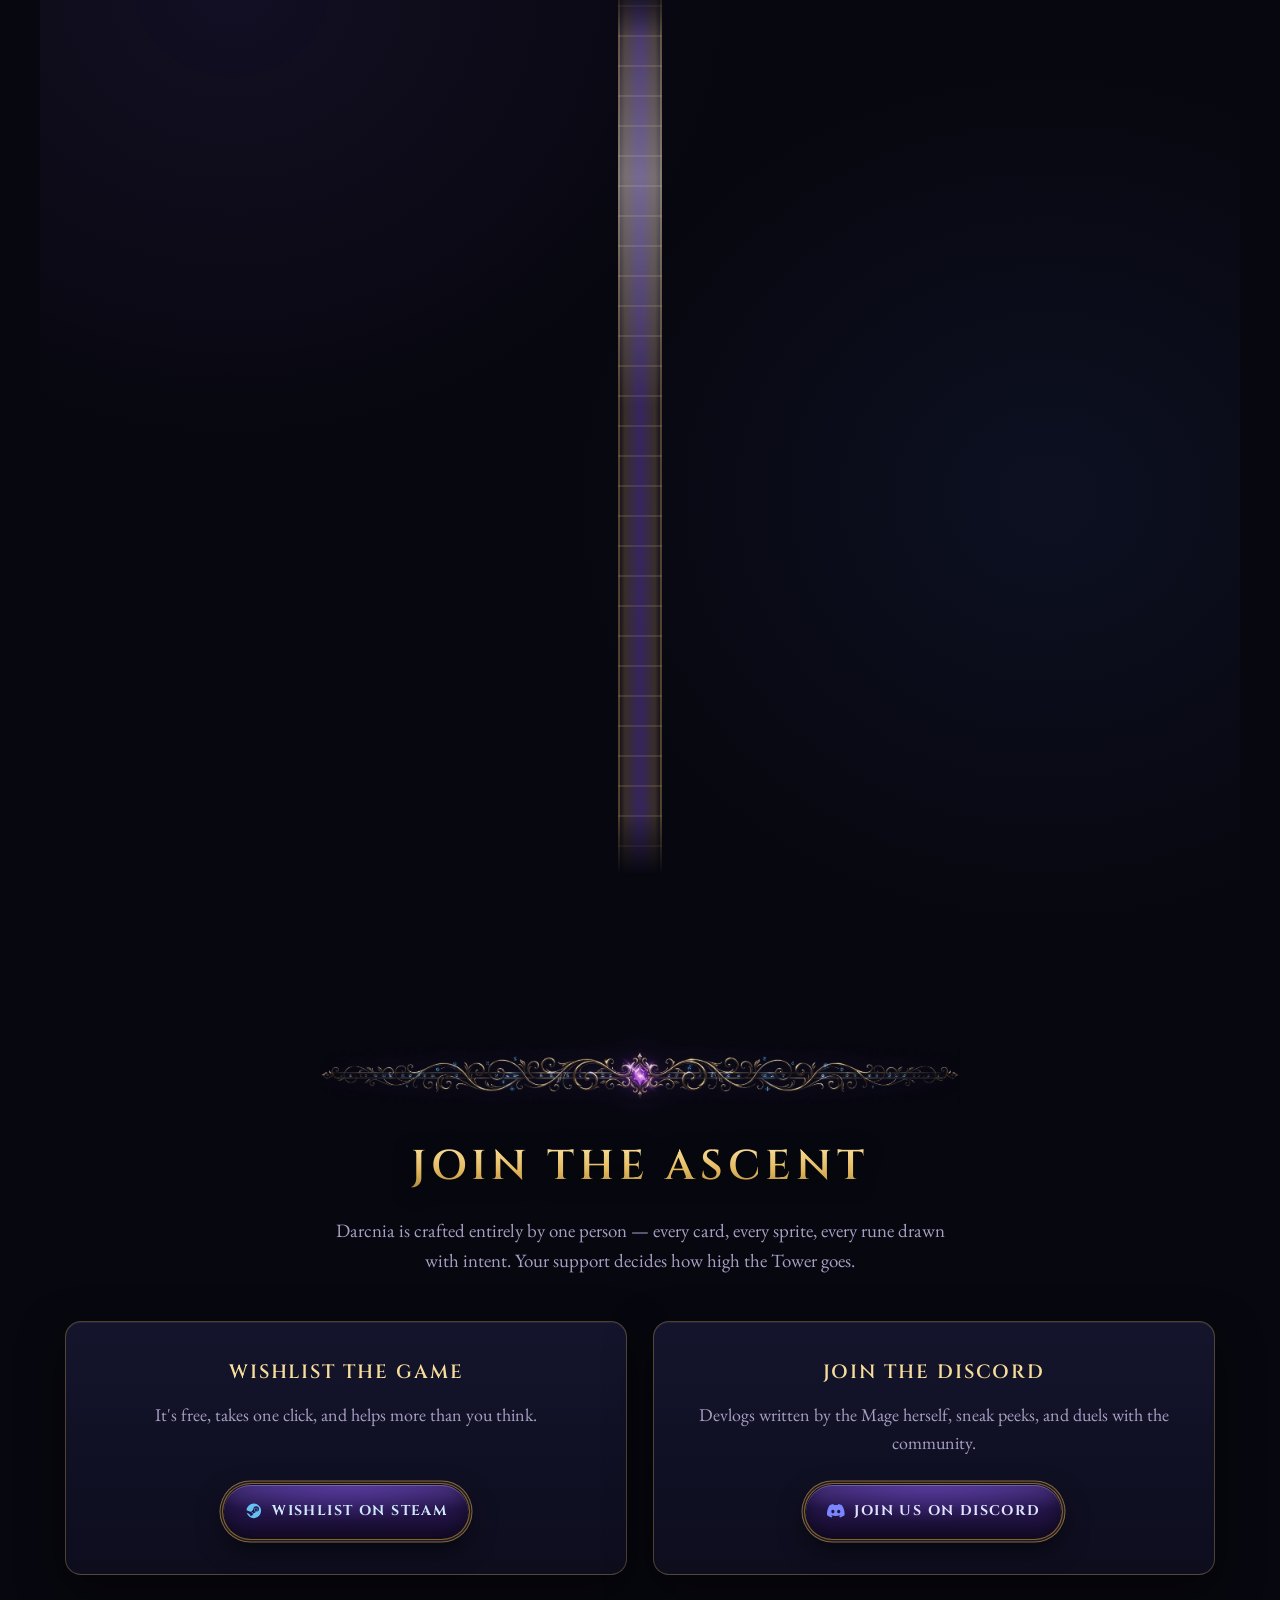
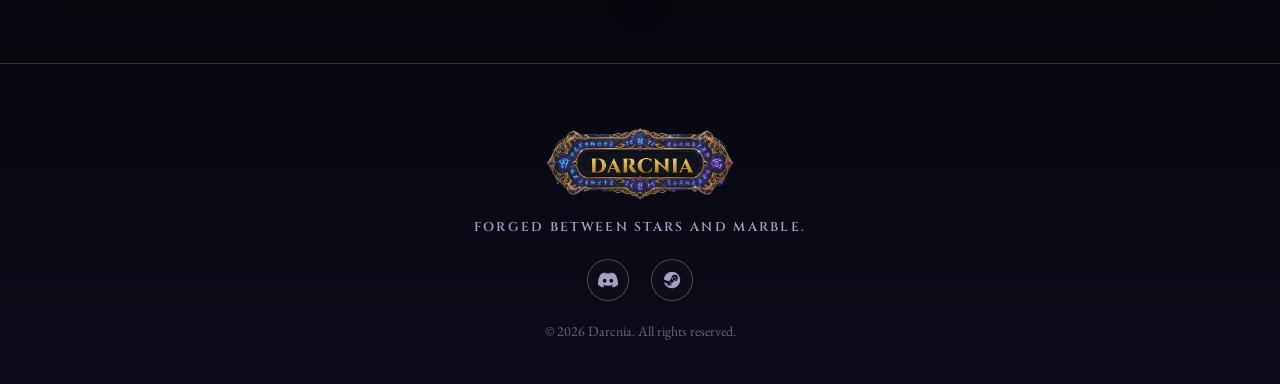
==== commit ee65b315: "Fuera Patreon: la landing ahora empuja Discord Patreon sale de los cinco lugares donde aparecia y el" ====
--- a/index.html
+++ b/index.html
@@ -40,7 +40,7 @@
    "description":"A tactical card game where every card you play rises onto the board as a living pixel-art monster. Climb the Tower, seal its keepers, master the Runes.",
    "genre":["Card Game","Strategy"],"gamePlatform":"PC","operatingSystem":"Windows",
    "author":{"@type":"Person","name":"Darcnia"},"inLanguage":["en","es"],
-   "sameAs":["https://store.steampowered.com/app/5004590/Darcnia_Monster/","https://www.patreon.com/darcniamonster","https://discord.gg/5ZPcgBxWdc"],
+   "sameAs":["https://store.steampowered.com/app/5004590/Darcnia_Monster/","https://discord.gg/5ZPcgBxWdc"],
    "offers":{"@type":"Offer","price":"0","priceCurrency":"USD","availability":"https://schema.org/PreOrder"}}
   </script>
   <noscript><style>.reveal { opacity: 1 !important; transform: none !important; }</style></noscript>
@@ -99,9 +99,9 @@
           <span data-i18n="hero.wishlist">Wishlist on Steam</span>
           <em class="soon-chip" id="steamSoon" data-i18n="hero.wishlist_soon">page coming soon</em>
         </a>
-        <a class="btn btn-patreon" id="heroPatreon" href="https://www.patreon.com/darcniamonster" target="_blank" rel="noopener">
-          <svg class="ico" viewBox="0 0 24 24" aria-hidden="true"><path fill="currentColor" d="M14.82 2.41c-3.96 0-7.18 3.22-7.18 7.19 0 3.95 3.22 7.16 7.18 7.16 3.95 0 7.16-3.21 7.16-7.16 0-3.97-3.21-7.19-7.16-7.19M2.02 21.6h3.5V2.41h-3.5Z"/></svg>
-          <span data-i18n="hero.patreon">Support on Patreon</span>
+        <a class="btn btn-discord" id="heroDiscord" href="https://discord.gg/5ZPcgBxWdc" target="_blank" rel="noopener">
+          <svg class="ico" viewBox="0 0 24 24" aria-hidden="true"><path fill="currentColor" d="M20.317 4.37a19.79 19.79 0 0 0-4.885-1.515.074.074 0 0 0-.079.037c-.21.375-.444.864-.608 1.25a18.27 18.27 0 0 0-5.487 0 12.64 12.64 0 0 0-.617-1.25.077.077 0 0 0-.079-.037A19.736 19.736 0 0 0 3.677 4.37a.07.07 0 0 0-.032.027C.533 9.046-.32 13.58.099 18.057a.082.082 0 0 0 .031.057 19.9 19.9 0 0 0 5.993 3.03.078.078 0 0 0 .084-.028c.462-.63.874-1.295 1.226-1.994a.076.076 0 0 0-.041-.106 13.107 13.107 0 0 1-1.872-.892.077.077 0 0 1-.008-.128 10.2 10.2 0 0 0 .372-.292.074.074 0 0 1 .077-.01c3.928 1.793 8.18 1.793 12.062 0a.074.074 0 0 1 .078.01c.12.098.246.198.373.292a.077.077 0 0 1-.006.127 12.299 12.299 0 0 1-1.873.892.077.077 0 0 0-.041.107c.36.698.772 1.362 1.225 1.993a.076.076 0 0 0 .084.028 19.839 19.839 0 0 0 6.002-3.03.077.077 0 0 0 .032-.054c.5-5.177-.838-9.674-3.549-13.66a.061.061 0 0 0-.031-.03zM8.02 15.33c-1.182 0-2.157-1.085-2.157-2.419 0-1.333.956-2.419 2.157-2.419 1.21 0 2.176 1.096 2.157 2.42 0 1.333-.956 2.418-2.157 2.418zm7.975 0c-1.183 0-2.157-1.085-2.157-2.419 0-1.333.955-2.419 2.157-2.419 1.21 0 2.176 1.096 2.157 2.42 0 1.333-.946 2.418-2.157 2.418z"/></svg>
+          <span data-i18n="hero.discord">Join the Discord</span>
         </a>
       </div>
 
@@ -304,11 +304,12 @@
     <p class="section-sub reveal" data-i18n="support.body">Darcnia is being crafted by a tiny team with an enormous obsession: every card, every sprite, every rune drawn with intent. Your support decides how high the Tower goes.</p>
     <div class="support-grid">
       <article class="support-panel reveal">
-        <h3 data-i18n="support.patreon_t">Become a patron</h3>
-        <p data-i18n="support.patreon_b">Immortalize a memory, someone you love, or a wild idea: design a card with me and it lives in Darcnia forever.</p>
-        <a class="btn btn-patreon" href="https://www.patreon.com/darcniamonster" target="_blank" rel="noopener">
-          <svg class="ico" viewBox="0 0 24 24" aria-hidden="true"><path fill="currentColor" d="M14.82 2.41c-3.96 0-7.18 3.22-7.18 7.19 0 3.95 3.22 7.16 7.18 7.16 3.95 0 7.16-3.21 7.16-7.16 0-3.97-3.21-7.19-7.16-7.19M2.02 21.6h3.5V2.41h-3.5Z"/></svg>
-          <span data-i18n="support.patreon_cta">Create your card, forever</span>
+        <h3 data-i18n="support.steam_t">Wishlist the game</h3>
+        <p data-i18n="support.steam_b">It's free, takes one click, and helps more than you think.</p>
+        <a class="btn btn-steam" id="supportSteam" href="#" rel="noopener">
+          <svg class="ico" viewBox="0 0 24 24" aria-hidden="true"><path fill="currentColor" d="M12 2a10 10 0 0 0-9.97 9.24l5.36 2.21a2.83 2.83 0 0 1 1.6-.49h.14l2.38-3.45v-.05a3.77 3.77 0 1 1 3.77 3.77h-.09l-3.4 2.43v.12a2.83 2.83 0 1 1-5.63.42L2.3 14.6A10 10 0 1 0 12 2Zm-5.72 14.6 1.23.51a2.12 2.12 0 1 0 1.15-2.76l1.27.52a1.56 1.56 0 1 1-1.2 2.88l-2.45-1.15Zm11-6.11a2.51 2.51 0 1 0-2.51 2.51 2.52 2.52 0 0 0 2.51-2.51Zm-4.39 0a1.89 1.89 0 1 1 1.88 1.89 1.88 1.88 0 0 1-1.88-1.89Z"/></svg>
+          <span data-i18n="hero.wishlist">Wishlist on Steam</span>
+          <em class="soon-chip" data-i18n="hero.wishlist_soon">page coming soon</em>
         </a>
       </article>
       <article class="support-panel reveal">
@@ -317,15 +318,6 @@
         <a class="btn btn-discord" href="https://discord.gg/5ZPcgBxWdc" target="_blank" rel="noopener">
           <svg class="ico" viewBox="0 0 24 24" aria-hidden="true"><path fill="currentColor" d="M20.317 4.37a19.79 19.79 0 0 0-4.885-1.515.074.074 0 0 0-.079.037c-.21.375-.444.864-.608 1.25a18.27 18.27 0 0 0-5.487 0 12.64 12.64 0 0 0-.617-1.25.077.077 0 0 0-.079-.037A19.736 19.736 0 0 0 3.677 4.37a.07.07 0 0 0-.032.027C.533 9.046-.32 13.58.099 18.057a.082.082 0 0 0 .031.057 19.9 19.9 0 0 0 5.993 3.03.078.078 0 0 0 .084-.028c.462-.63.874-1.295 1.226-1.994a.076.076 0 0 0-.041-.106 13.107 13.107 0 0 1-1.872-.892.077.077 0 0 1-.008-.128 10.2 10.2 0 0 0 .372-.292.074.074 0 0 1 .077-.01c3.928 1.793 8.18 1.793 12.062 0a.074.074 0 0 1 .078.01c.12.098.246.198.373.292a.077.077 0 0 1-.006.127 12.299 12.299 0 0 1-1.873.892.077.077 0 0 0-.041.107c.36.698.772 1.362 1.225 1.993a.076.076 0 0 0 .084.028 19.839 19.839 0 0 0 6.002-3.03.077.077 0 0 0 .032-.054c.5-5.177-.838-9.674-3.549-13.66a.061.061 0 0 0-.031-.03zM8.02 15.33c-1.182 0-2.157-1.085-2.157-2.419 0-1.333.956-2.419 2.157-2.419 1.21 0 2.176 1.096 2.157 2.42 0 1.333-.956 2.418-2.157 2.418zm7.975 0c-1.183 0-2.157-1.085-2.157-2.419 0-1.333.955-2.419 2.157-2.419 1.21 0 2.176 1.096 2.157 2.42 0 1.333-.946 2.418-2.157 2.418z"/></svg>
           <span data-i18n="support.discord_btn">Join us on Discord</span>
-        </a>
-      </article>
-      <article class="support-panel reveal">
-        <h3 data-i18n="support.steam_t">Wishlist the game</h3>
-        <p data-i18n="support.steam_b">It's free, takes one click, and helps more than you think.</p>
-        <a class="btn btn-steam" id="supportSteam" href="#" rel="noopener">
-          <svg class="ico" viewBox="0 0 24 24" aria-hidden="true"><path fill="currentColor" d="M12 2a10 10 0 0 0-9.97 9.24l5.36 2.21a2.83 2.83 0 0 1 1.6-.49h.14l2.38-3.45v-.05a3.77 3.77 0 1 1 3.77 3.77h-.09l-3.4 2.43v.12a2.83 2.83 0 1 1-5.63.42L2.3 14.6A10 10 0 1 0 12 2Zm-5.72 14.6 1.23.51a2.12 2.12 0 1 0 1.15-2.76l1.27.52a1.56 1.56 0 1 1-1.2 2.88l-2.45-1.15Zm11-6.11a2.51 2.51 0 1 0-2.51 2.51 2.52 2.52 0 0 0 2.51-2.51Zm-4.39 0a1.89 1.89 0 1 1 1.88 1.89 1.88 1.88 0 0 1-1.88-1.89Z"/></svg>
-          <span data-i18n="hero.wishlist">Wishlist on Steam</span>
-          <em class="soon-chip" data-i18n="hero.wishlist_soon">page coming soon</em>
         </a>
       </article>
     </div>
@@ -339,9 +331,6 @@
       <a href="https://discord.gg/5ZPcgBxWdc" target="_blank" rel="noopener" aria-label="Discord">
         <svg viewBox="0 0 24 24" aria-hidden="true"><path fill="currentColor" d="M20.317 4.37a19.79 19.79 0 0 0-4.885-1.515.074.074 0 0 0-.079.037c-.21.375-.444.864-.608 1.25a18.27 18.27 0 0 0-5.487 0 12.64 12.64 0 0 0-.617-1.25.077.077 0 0 0-.079-.037A19.736 19.736 0 0 0 3.677 4.37a.07.07 0 0 0-.032.027C.533 9.046-.32 13.58.099 18.057a.082.082 0 0 0 .031.057 19.9 19.9 0 0 0 5.993 3.03.078.078 0 0 0 .084-.028c.462-.63.874-1.295 1.226-1.994a.076.076 0 0 0-.041-.106 13.107 13.107 0 0 1-1.872-.892.077.077 0 0 1-.008-.128 10.2 10.2 0 0 0 .372-.292.074.074 0 0 1 .077-.01c3.928 1.793 8.18 1.793 12.062 0a.074.074 0 0 1 .078.01c.12.098.246.198.373.292a.077.077 0 0 1-.006.127 12.299 12.299 0 0 1-1.873.892.077.077 0 0 0-.041.107c.36.698.772 1.362 1.225 1.993a.076.076 0 0 0 .084.028 19.839 19.839 0 0 0 6.002-3.03.077.077 0 0 0 .032-.054c.5-5.177-.838-9.674-3.549-13.66a.061.061 0 0 0-.031-.03zM8.02 15.33c-1.182 0-2.157-1.085-2.157-2.419 0-1.333.956-2.419 2.157-2.419 1.21 0 2.176 1.096 2.157 2.42 0 1.333-.956 2.418-2.157 2.418zm7.975 0c-1.183 0-2.157-1.085-2.157-2.419 0-1.333.955-2.419 2.157-2.419 1.21 0 2.176 1.096 2.157 2.42 0 1.333-.946 2.418-2.157 2.418z"/></svg>
       </a>
-      <a href="https://www.patreon.com/darcniamonster" target="_blank" rel="noopener" aria-label="Patreon">
-        <svg viewBox="0 0 24 24" aria-hidden="true"><path fill="currentColor" d="M14.82 2.41c-3.96 0-7.18 3.22-7.18 7.19 0 3.95 3.22 7.16 7.18 7.16 3.95 0 7.16-3.21 7.16-7.16 0-3.97-3.21-7.19-7.16-7.19M2.02 21.6h3.5V2.41h-3.5Z"/></svg>
-      </a>
       <a href="https://store.steampowered.com/app/5004590/Darcnia_Monster/" target="_blank" rel="noopener" aria-label="Steam">
         <svg viewBox="0 0 24 24" aria-hidden="true"><path fill="currentColor" d="M12 2a10 10 0 0 0-9.97 9.24l5.36 2.21a2.83 2.83 0 0 1 1.6-.49h.14l2.38-3.45v-.05a3.77 3.77 0 1 1 3.77 3.77h-.09l-3.4 2.43v.12a2.83 2.83 0 1 1-5.63.42L2.3 14.6A10 10 0 1 0 12 2Zm-5.72 14.6 1.23.51a2.12 2.12 0 1 0 1.15-2.76l1.27.52a1.56 1.56 0 1 1-1.2 2.88l-2.45-1.15Zm11-6.11a2.51 2.51 0 1 0-2.51 2.51 2.52 2.52 0 0 0 2.51-2.51Zm-4.39 0a1.89 1.89 0 1 1 1.88 1.89 1.88 1.88 0 0 1-1.88-1.89Z"/></svg>
       </a>
@@ -357,7 +346,7 @@
   <!-- CTA fija en móvil: aparece al scrollear pasado el hero -->
   <div class="mobile-cta" id="mobileCta" aria-hidden="true">
     <a class="btn btn-small btn-steam" id="mobileSteam" href="#support"><span data-i18n="nav.wishlist">Wishlist</span></a>
-    <a class="btn btn-small btn-patreon" href="https://www.patreon.com/darcniamonster" target="_blank" rel="noopener"><span>Patreon</span></a>
+    <a class="btn btn-small btn-discord" href="https://discord.gg/5ZPcgBxWdc" target="_blank" rel="noopener"><span>Discord</span></a>
   </div>
 
   <!-- Lightbox -->
--- a/css/styles.css
+++ b/css/styles.css
@@ -15,7 +15,6 @@
   --violet: #8b5cf6;
   --violet-deep: #2a1a4d;
   --steam: #66c0f4;
-  --patreon: #ff8476;
   --font-display: "Cinzel", "Times New Roman", serif;
   --font-body: "EB Garamond", Georgia, serif;
 }
@@ -164,8 +163,6 @@
 
 .btn-steam { color: #cfe8fa; }
 .btn-steam .ico { color: var(--steam); }
-.btn-patreon { color: #ffd9d3; }
-.btn-patreon .ico { color: var(--patreon); }
 .btn-discord { color: #dfe3ff; }
 .btn-discord .ico { color: #7a86ff; }
 
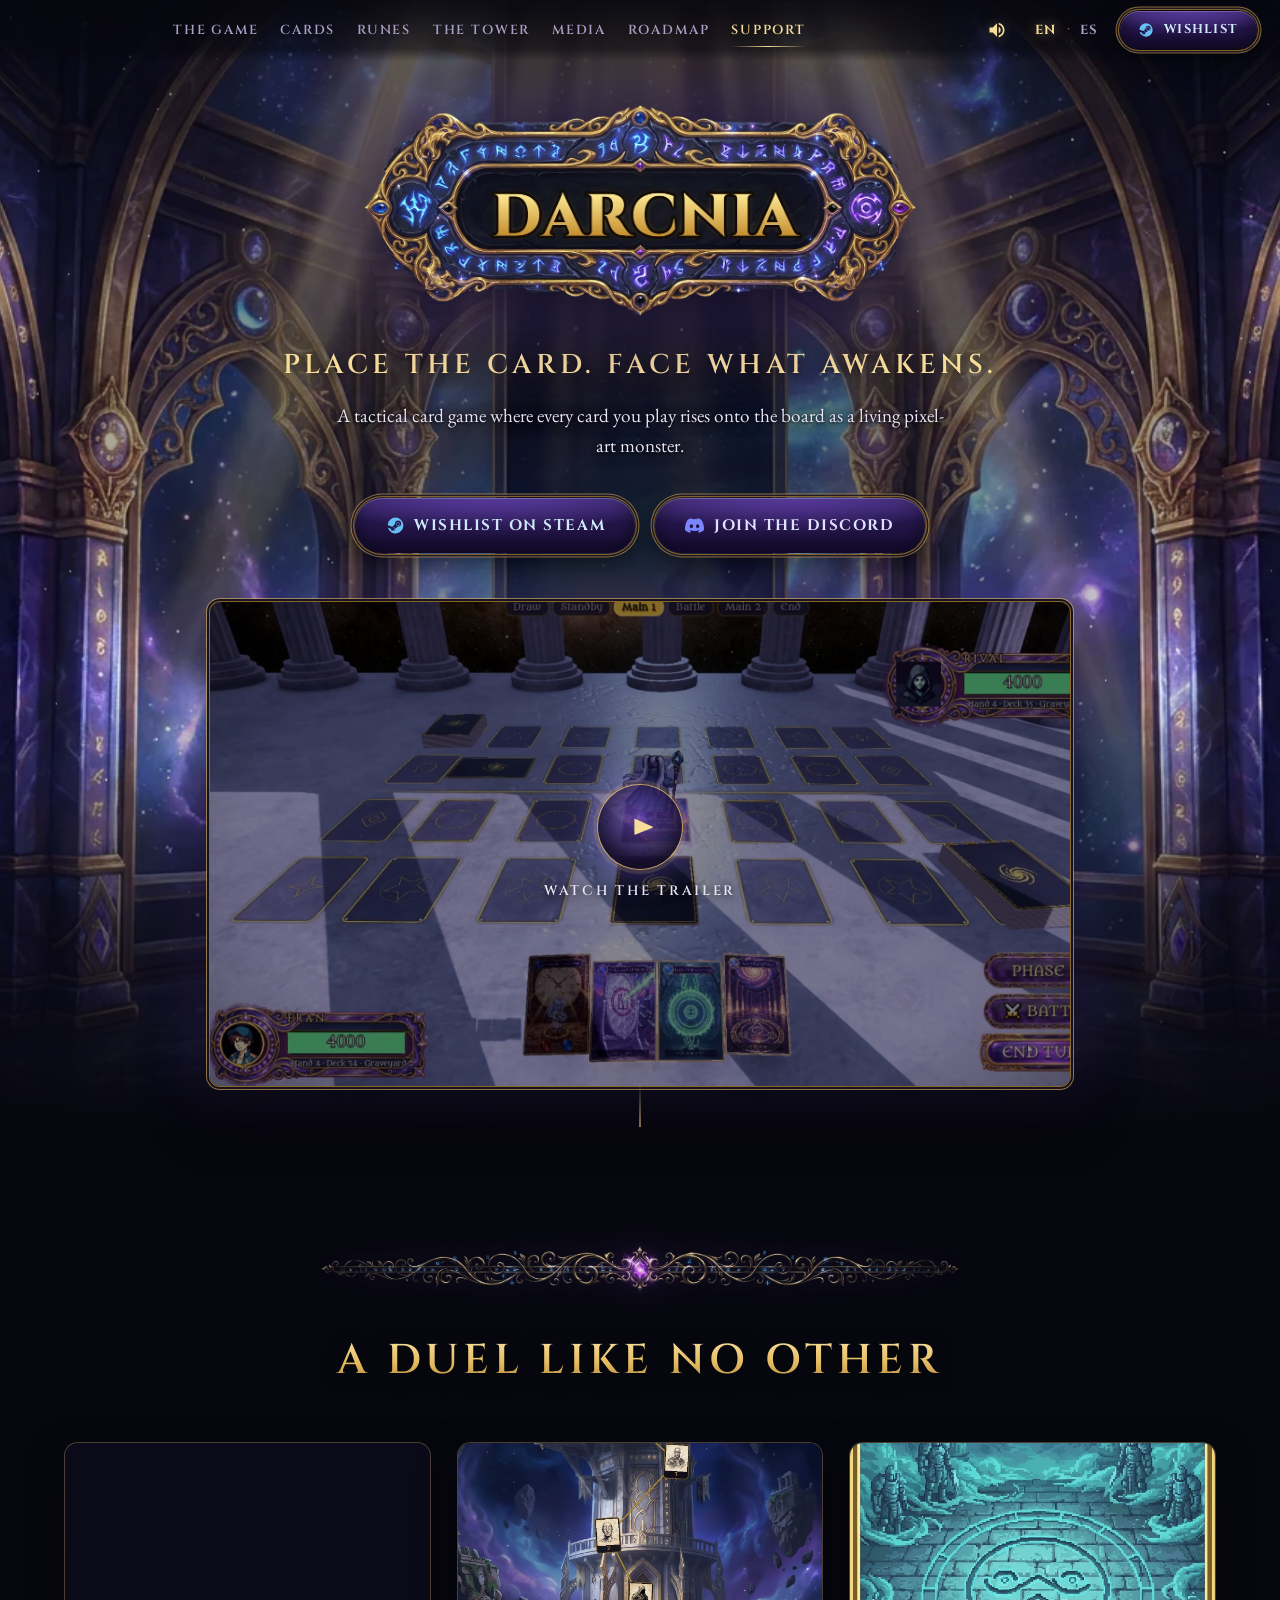
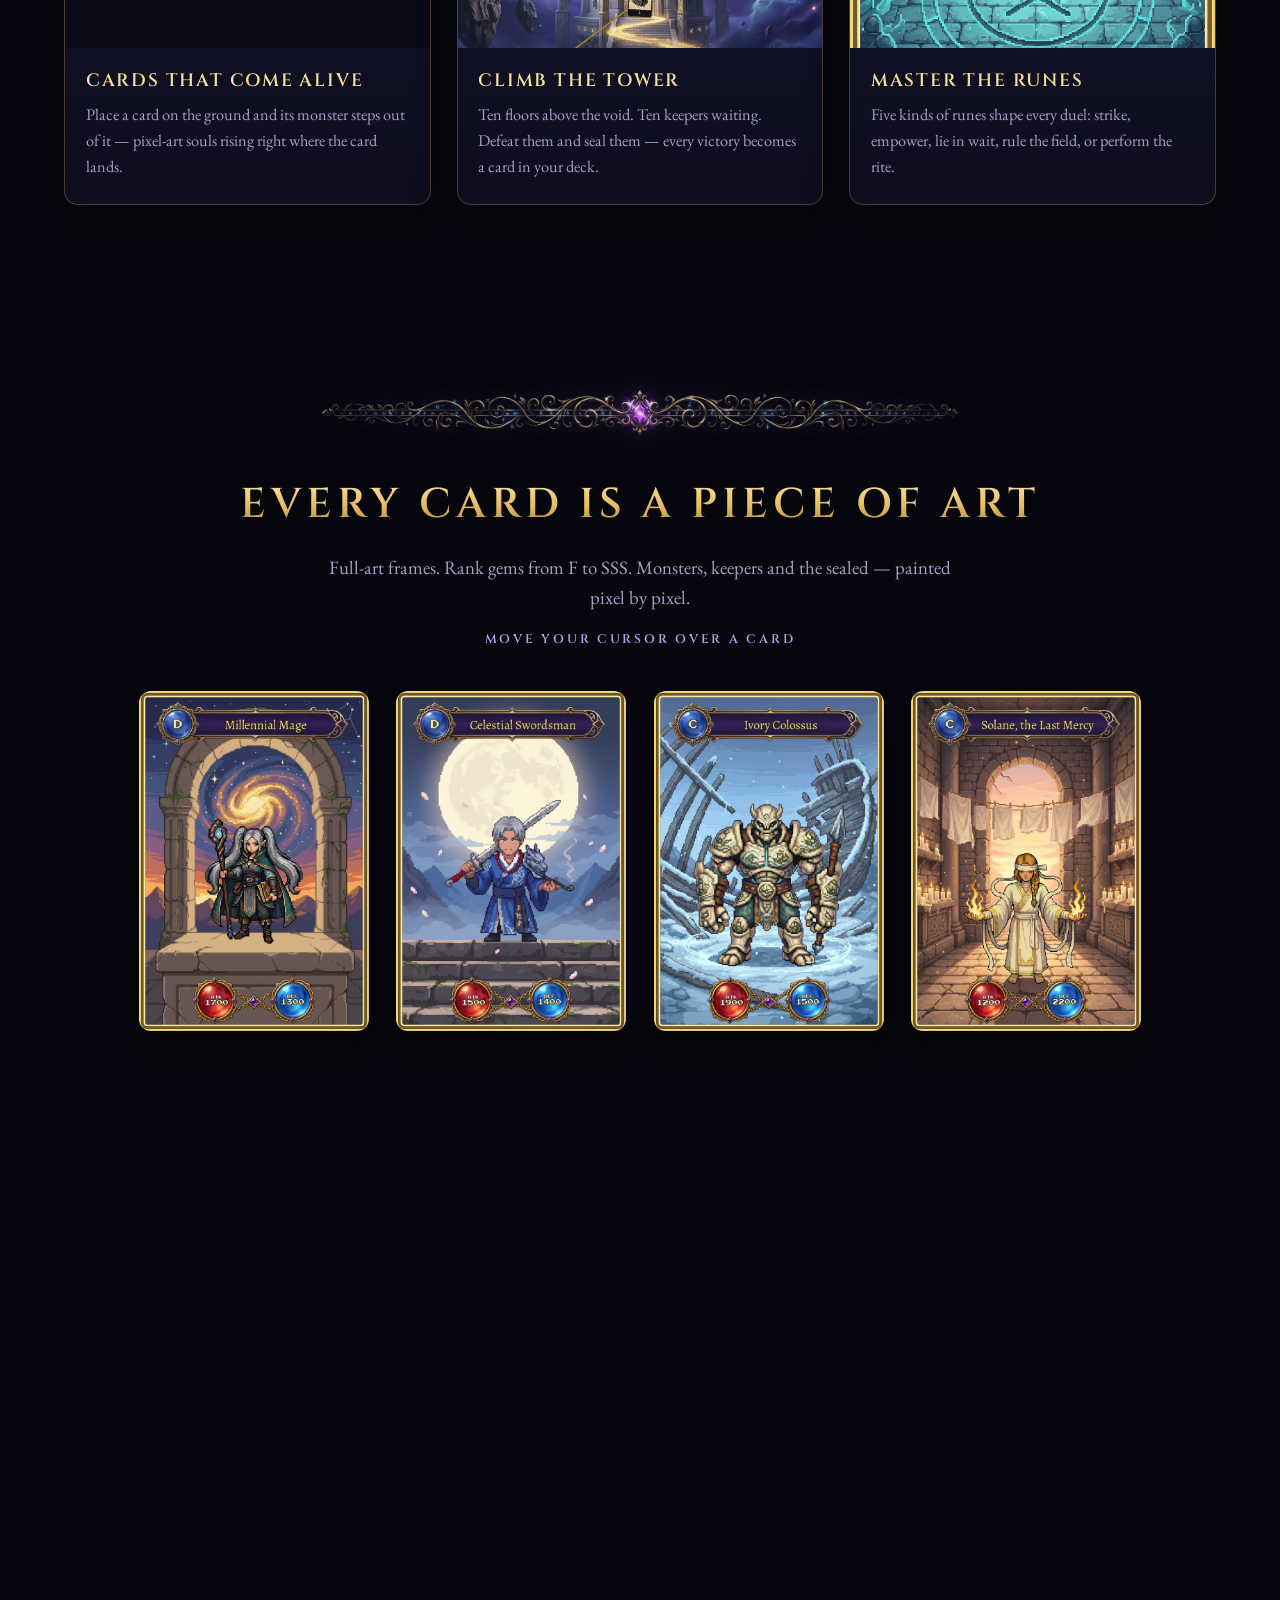
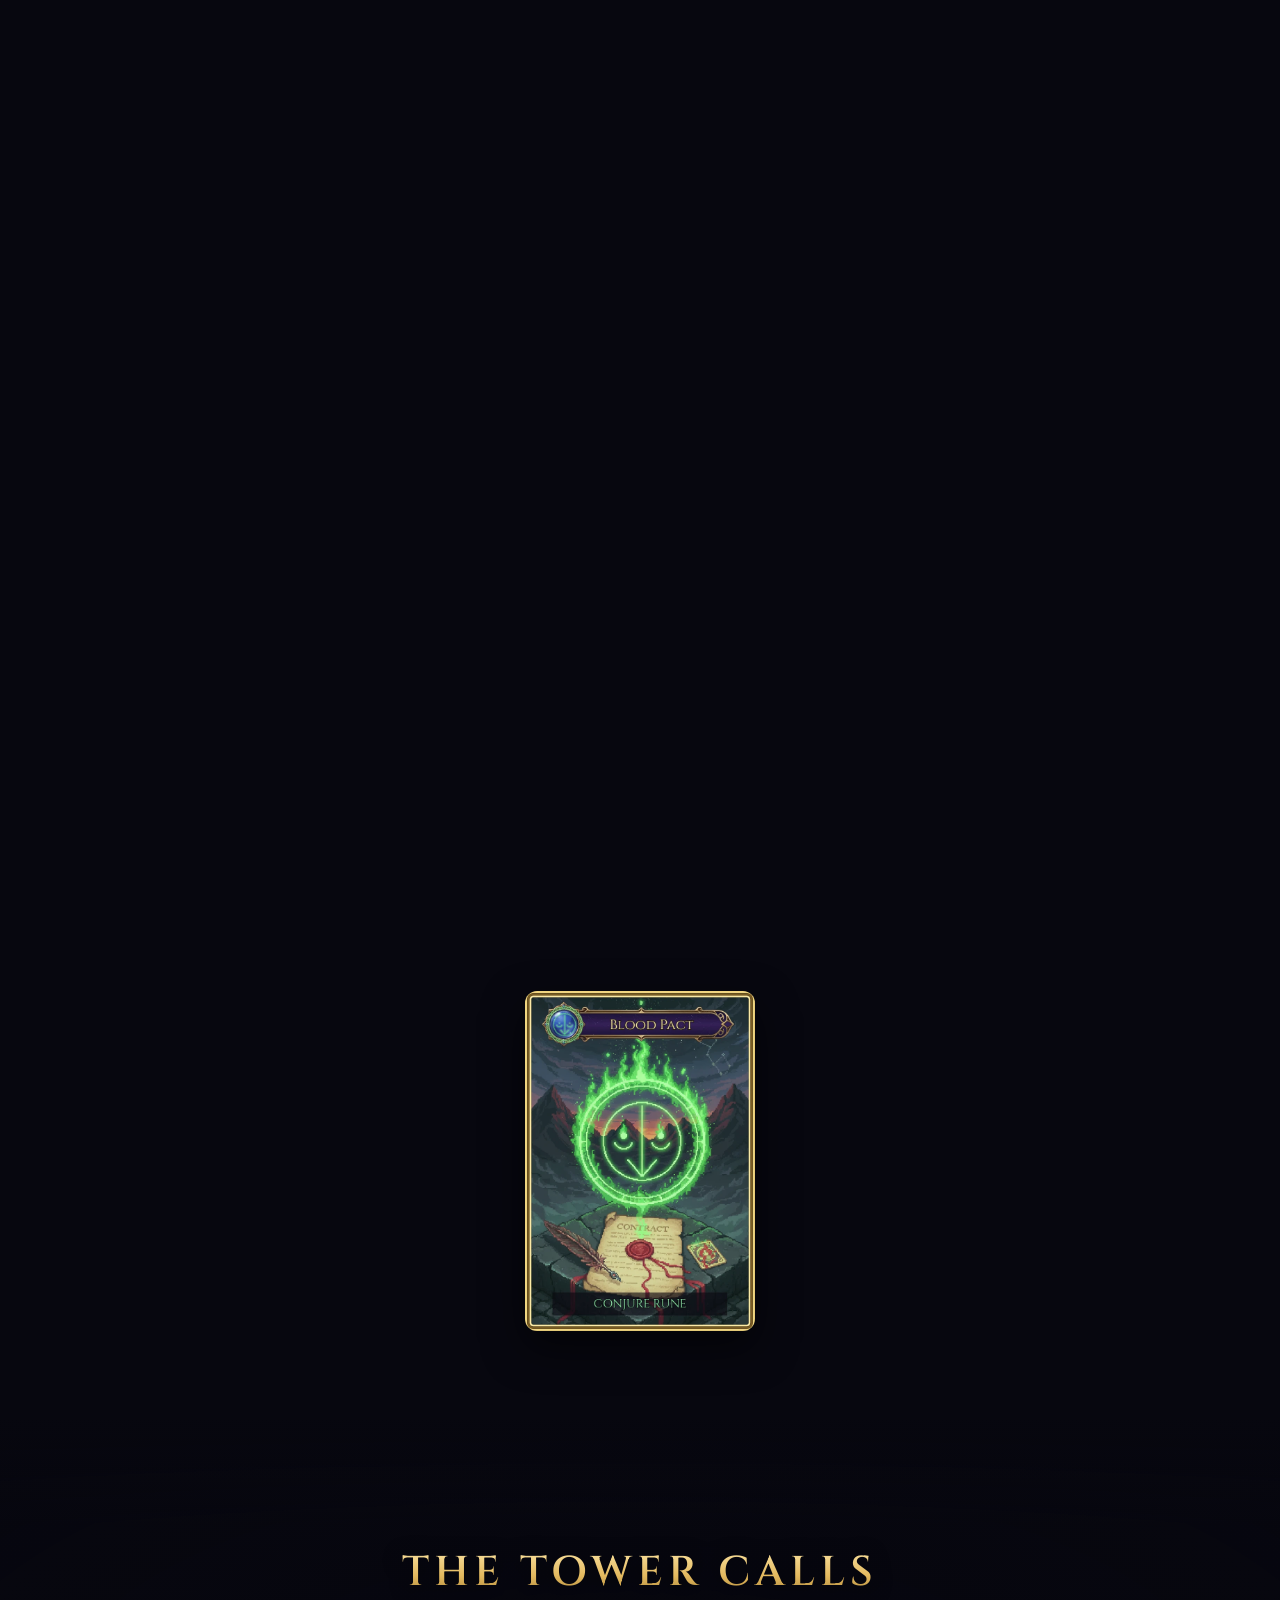
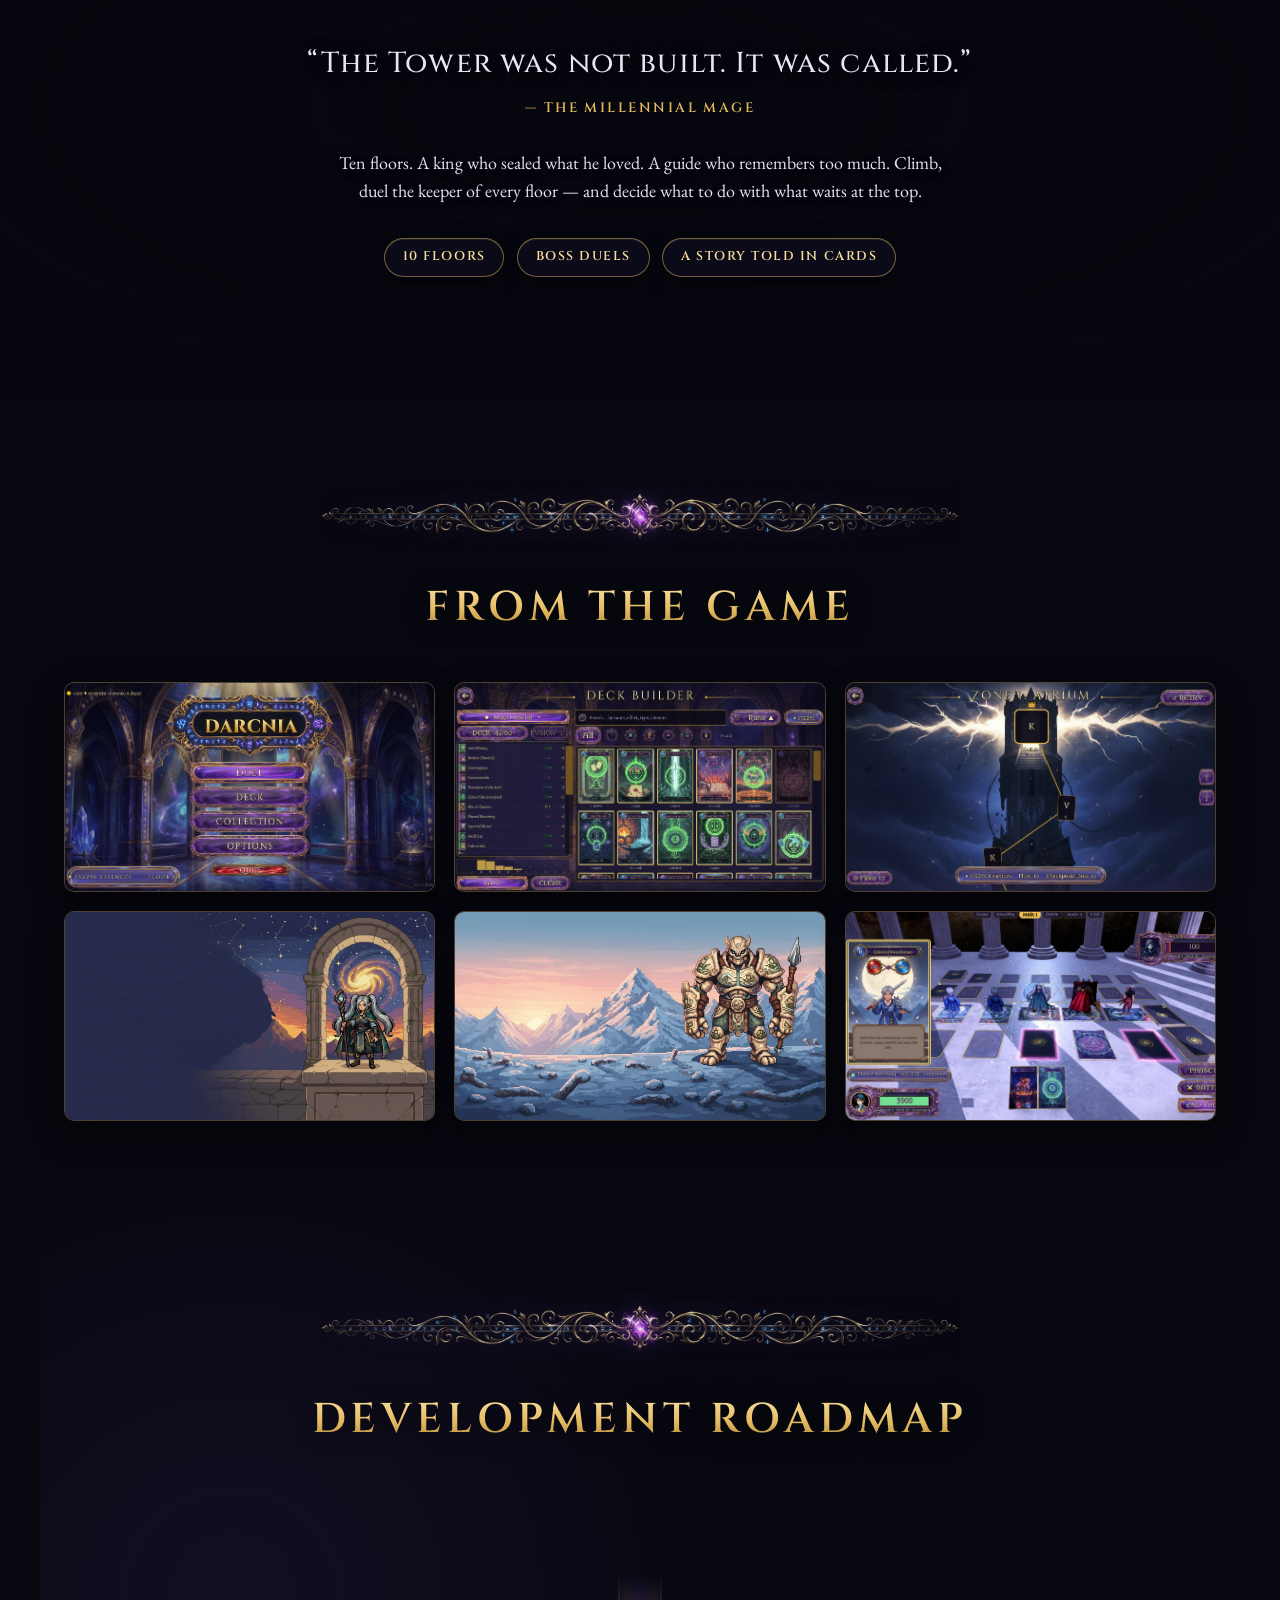
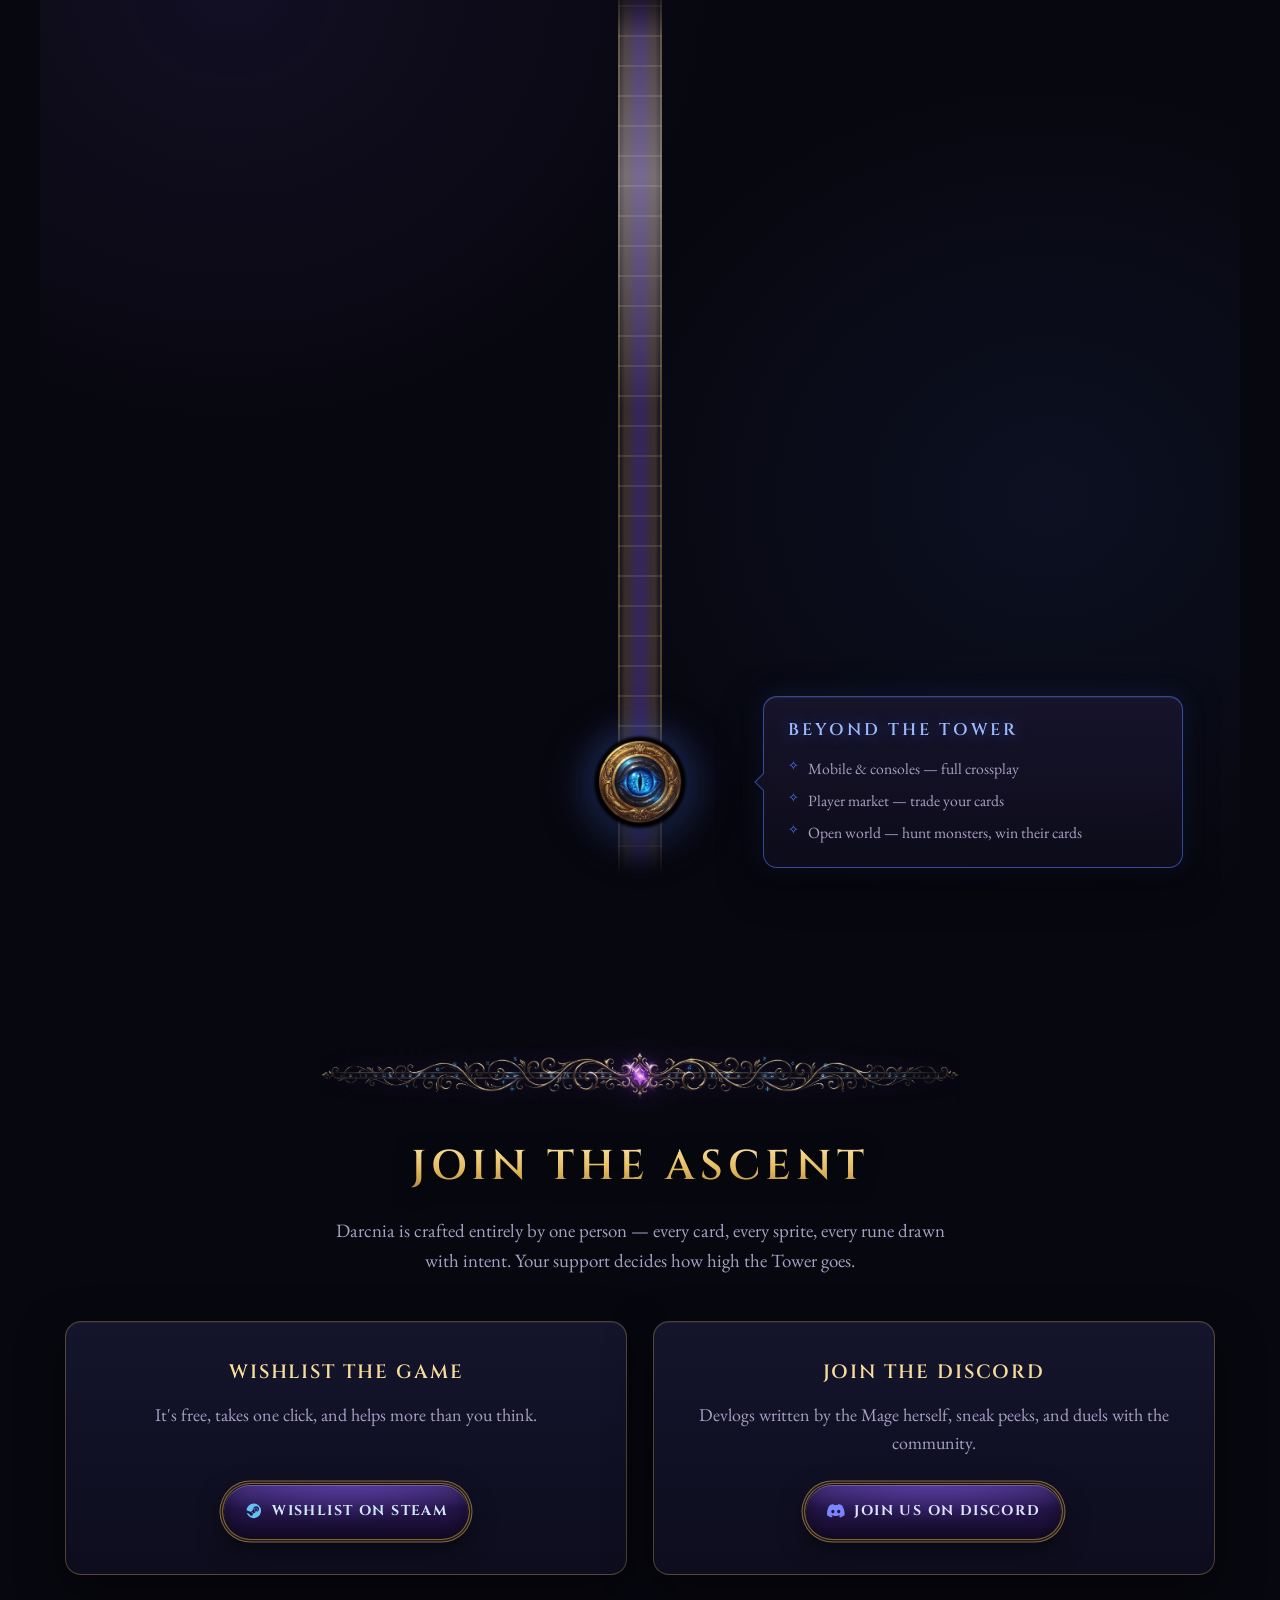
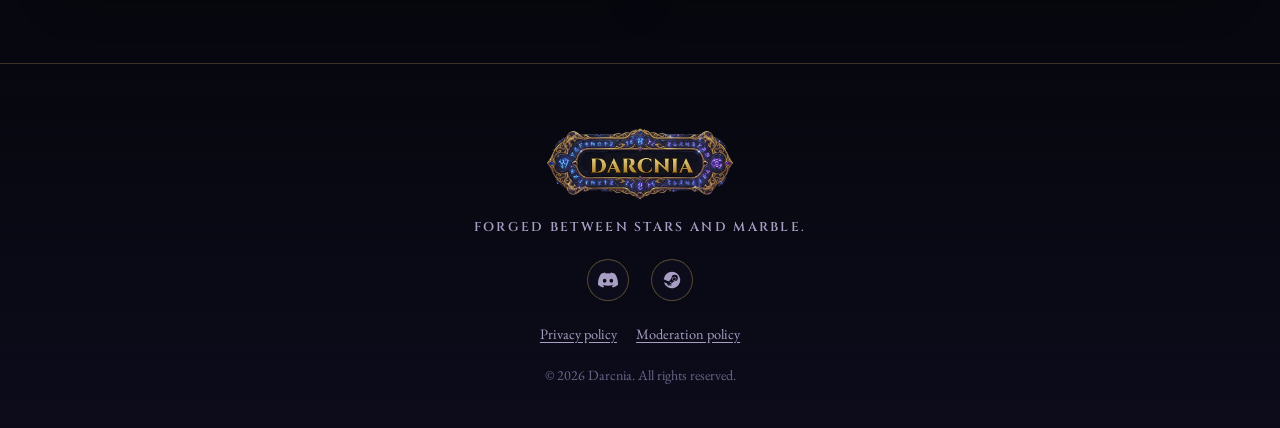
==== commit 7f1adbd6: "Politicas de privacidad y moderacion: las dos paginas que IARC exige La ficha de Steam declara chat " ====
--- a/index.html
+++ b/index.html
@@ -335,6 +335,13 @@
         <svg viewBox="0 0 24 24" aria-hidden="true"><path fill="currentColor" d="M12 2a10 10 0 0 0-9.97 9.24l5.36 2.21a2.83 2.83 0 0 1 1.6-.49h.14l2.38-3.45v-.05a3.77 3.77 0 1 1 3.77 3.77h-.09l-3.4 2.43v.12a2.83 2.83 0 1 1-5.63.42L2.3 14.6A10 10 0 1 0 12 2Zm-5.72 14.6 1.23.51a2.12 2.12 0 1 0 1.15-2.76l1.27.52a1.56 1.56 0 1 1-1.2 2.88l-2.45-1.15Zm11-6.11a2.51 2.51 0 1 0-2.51 2.51 2.52 2.52 0 0 0 2.51-2.51Zm-4.39 0a1.89 1.89 0 1 1 1.88 1.89 1.88 1.88 0 0 1-1.88-1.89Z"/></svg>
       </a>
     </nav>
+    <!-- F6-12: la ficha de Steam y la declaración de IARC apuntan a estas dos
+         páginas. Si dejan de existir o cambian de nombre, la declaración de la
+         tienda queda apuntando al vacío. -->
+    <nav class="footer-legal" aria-label="Legal">
+      <a href="privacidad.html" data-i18n="footer.privacy">Privacy policy</a>
+      <a href="moderacion.html" data-i18n="footer.moderation">Moderation policy</a>
+    </nav>
     <p class="footer-rights" data-i18n="footer.rights">© 2026 Darcnia. All rights reserved.</p>
   </footer>
 
--- a/css/styles.css
+++ b/css/styles.css
@@ -697,6 +697,20 @@
   transform: translateY(-3px);
   box-shadow: 0 8px 20px rgba(0,0,0,.5), 0 0 18px rgba(139,92,246,.3);
 }
+/* F6-12 — los enlaces legales. Van con contraste propio y NO comunican por
+   color solamente: llevan subrayado permanente, porque un enlace legal que sólo
+   se distingue por el tono dorado desaparece para quien no lo percibe. */
+.footer-legal {
+  display: flex; justify-content: center; flex-wrap: wrap;
+  gap: .4rem 1.2rem; margin-top: 1.3rem;
+  font-size: .9rem;
+}
+.footer-legal a {
+  color: var(--ink-dim); text-decoration: underline;
+  text-underline-offset: .22em; transition: color .25s;
+}
+.footer-legal a:hover, .footer-legal a:focus-visible { color: var(--gold-hi); }
+
 .footer-rights { margin-top: 1.2rem; font-size: .88rem; color: #6d6488; }
 
 /* Volver arriba */
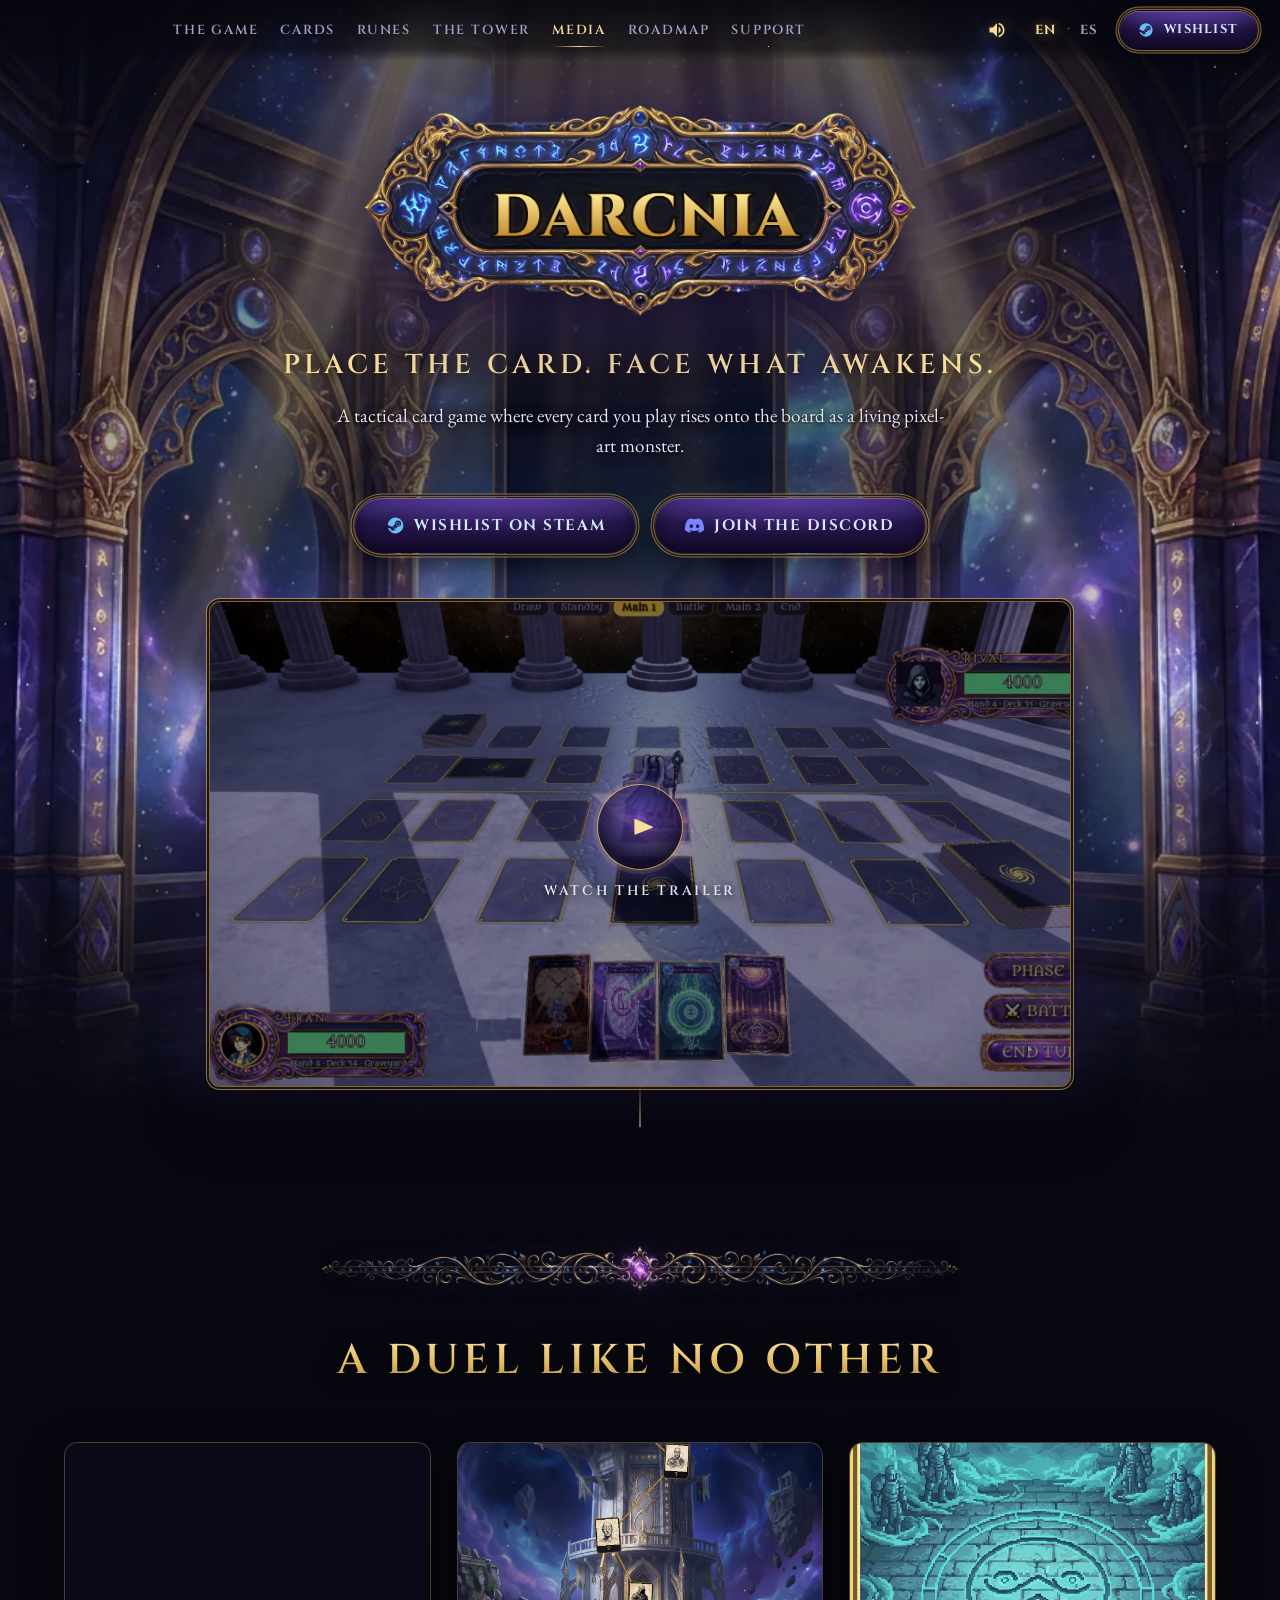
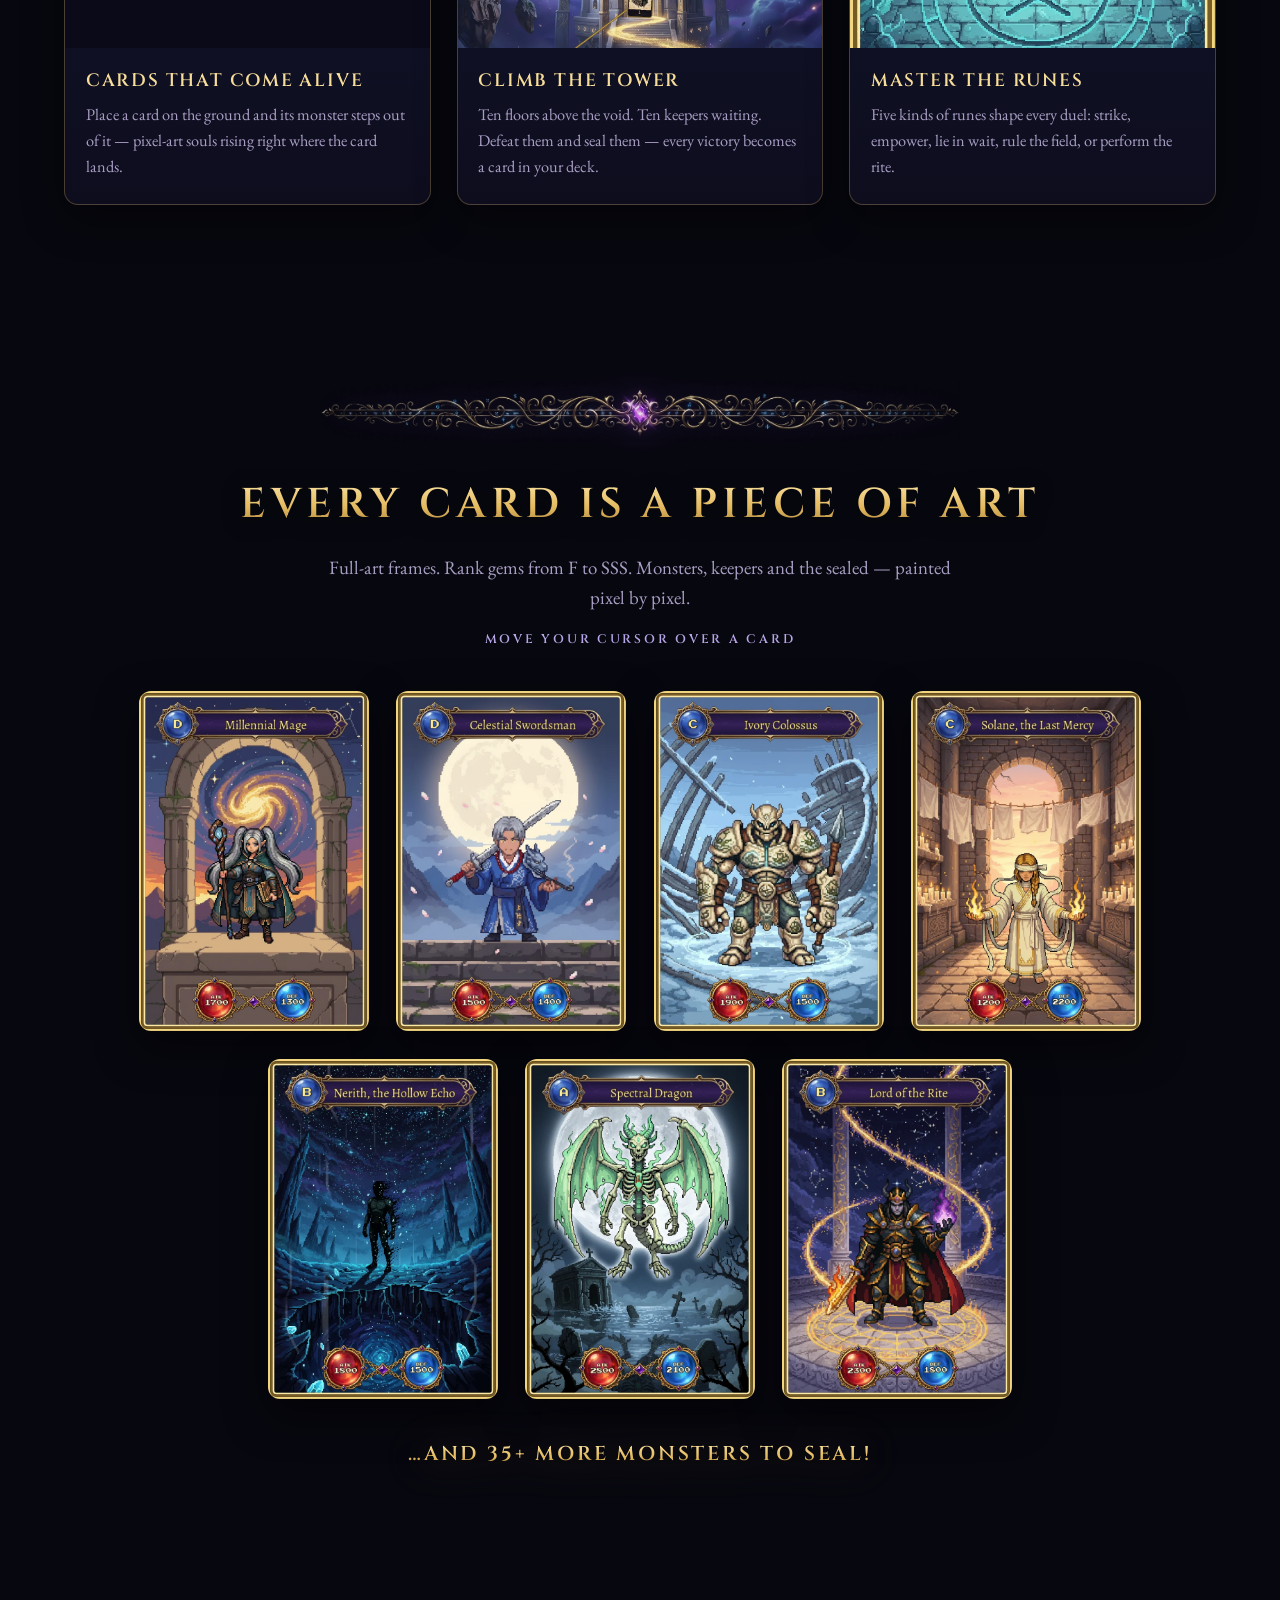
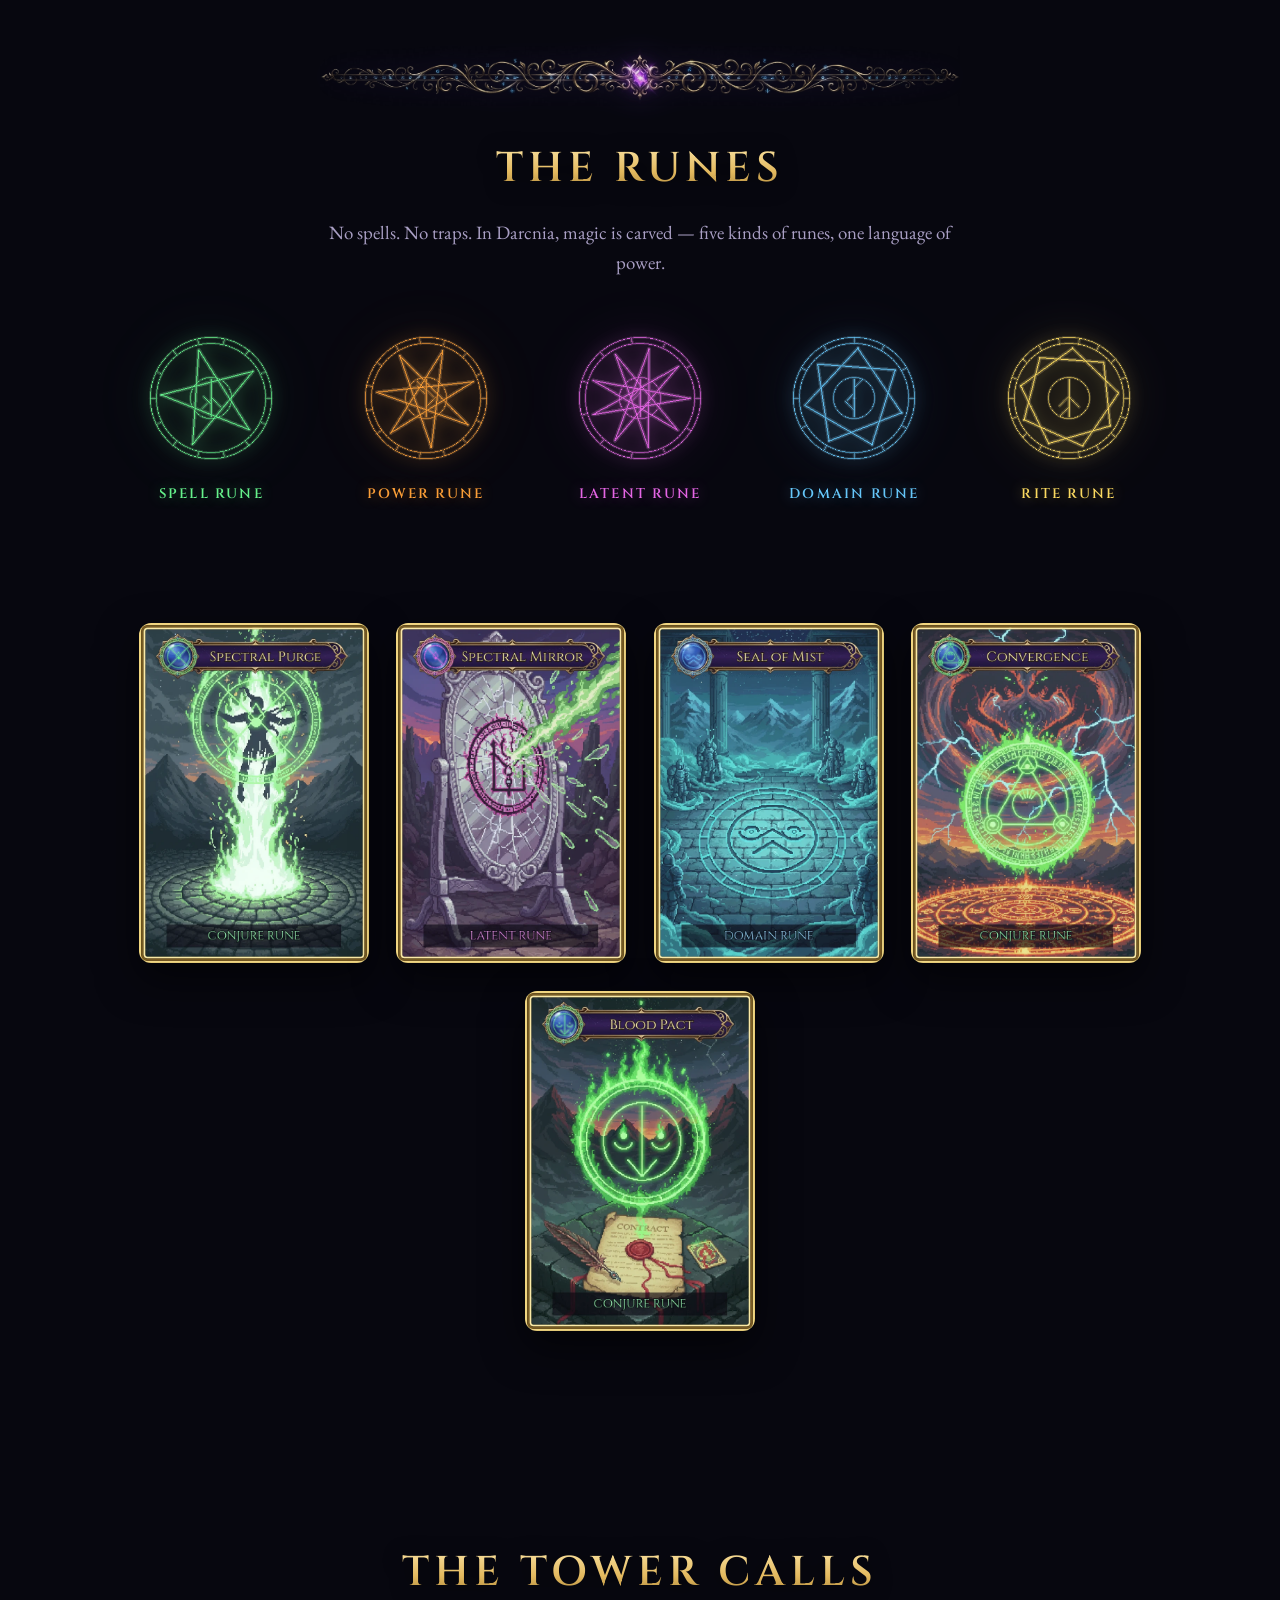
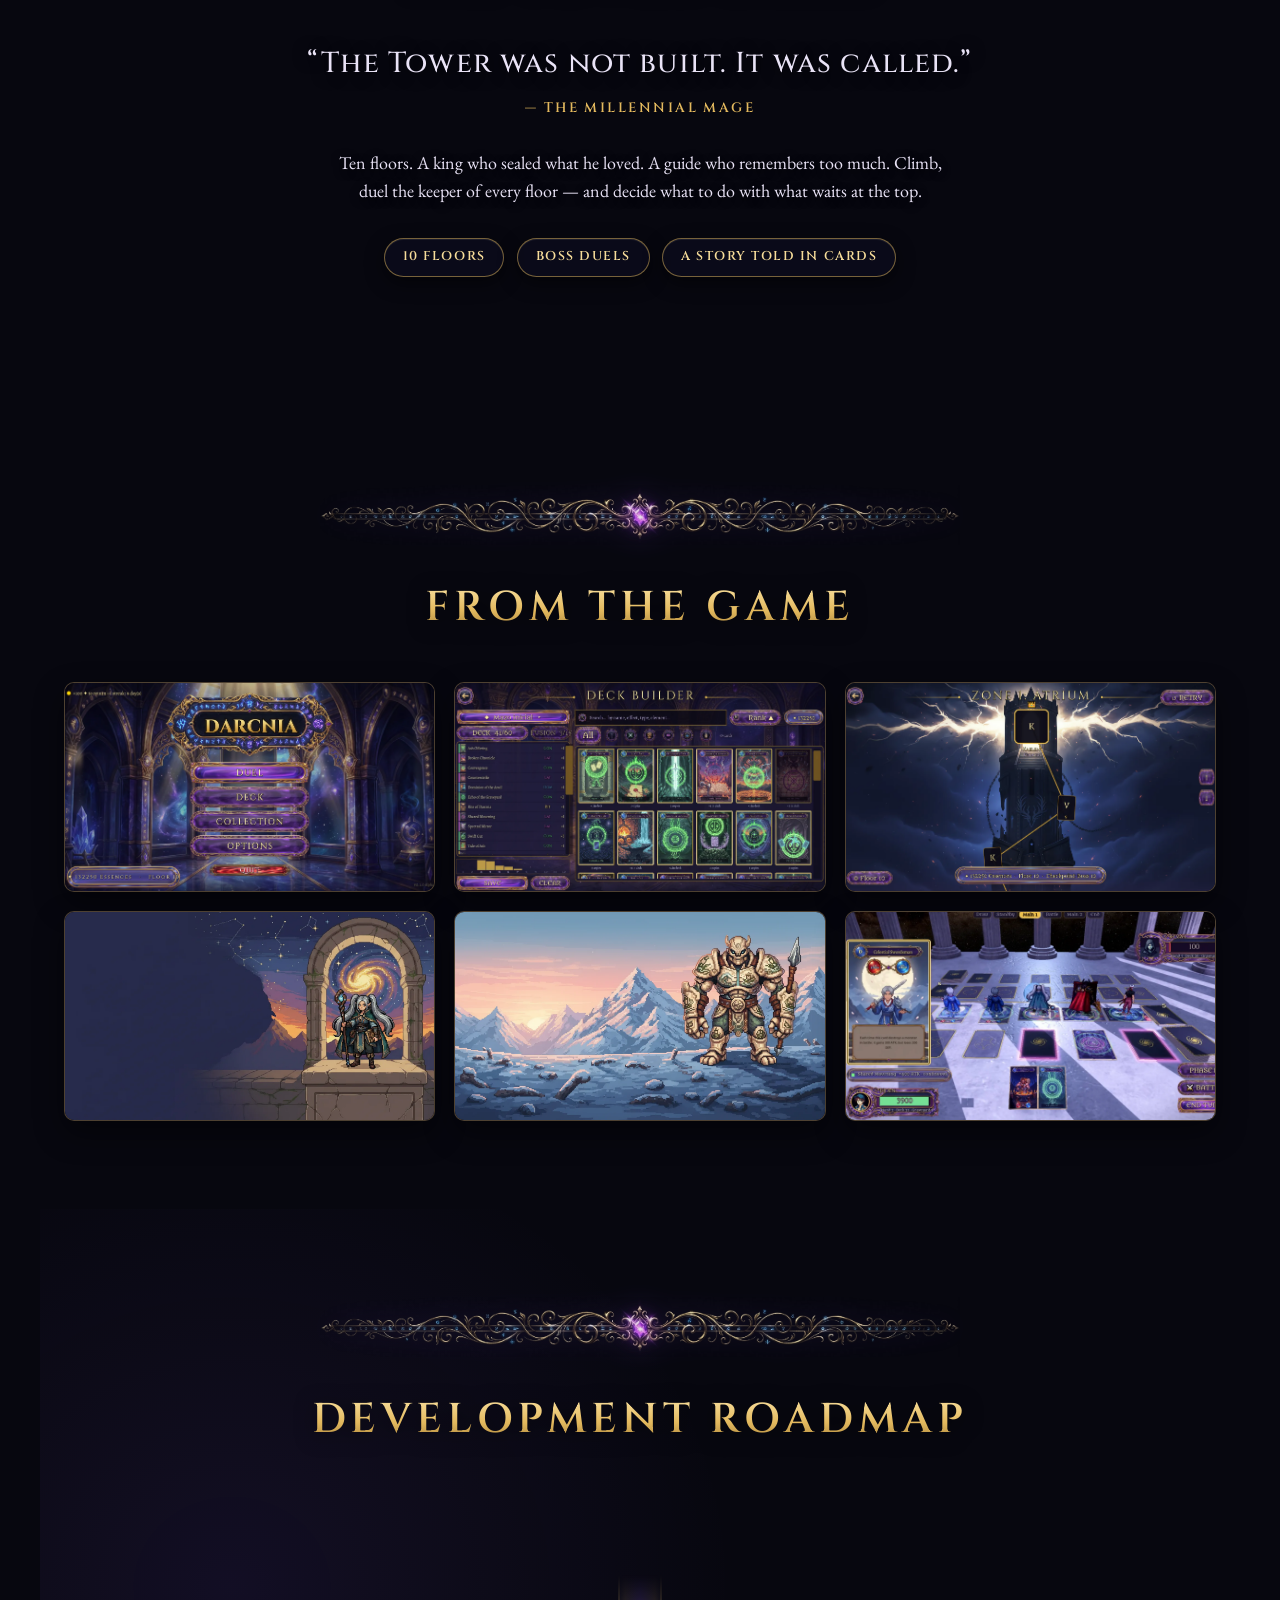
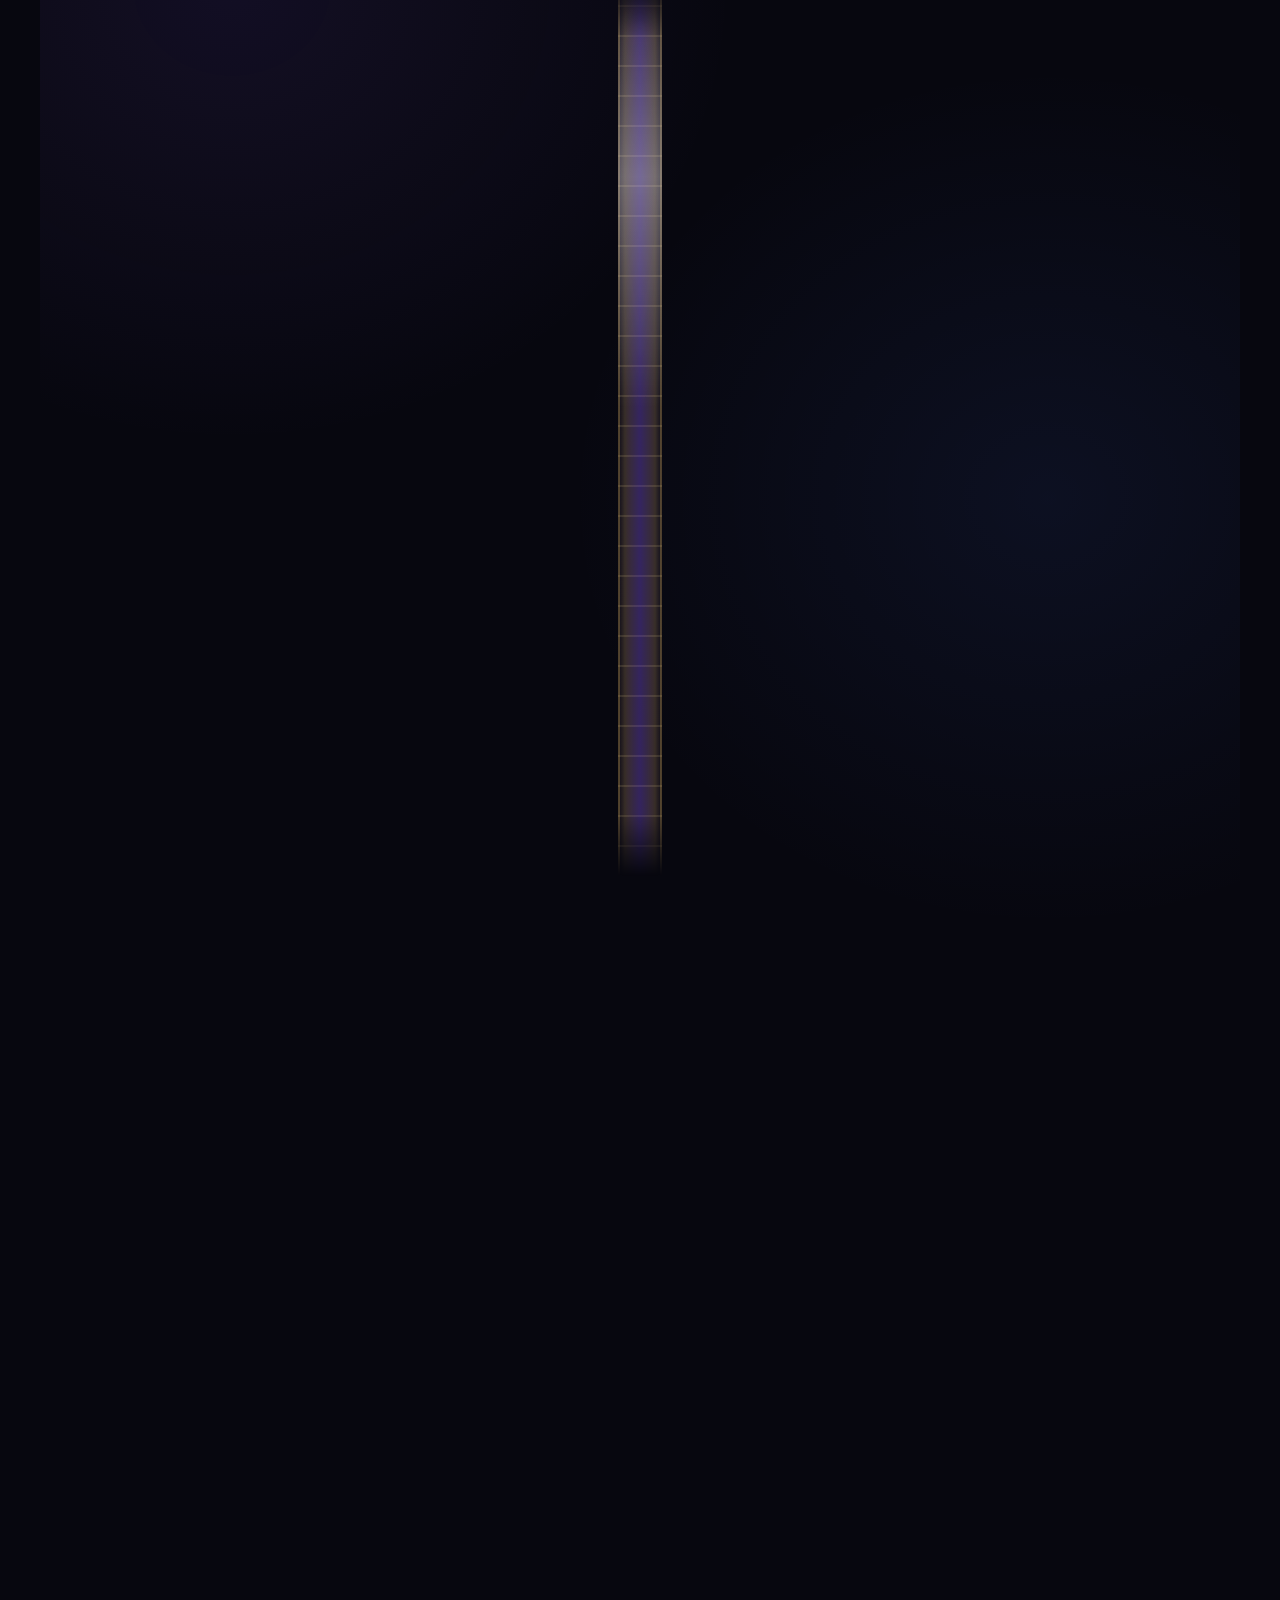
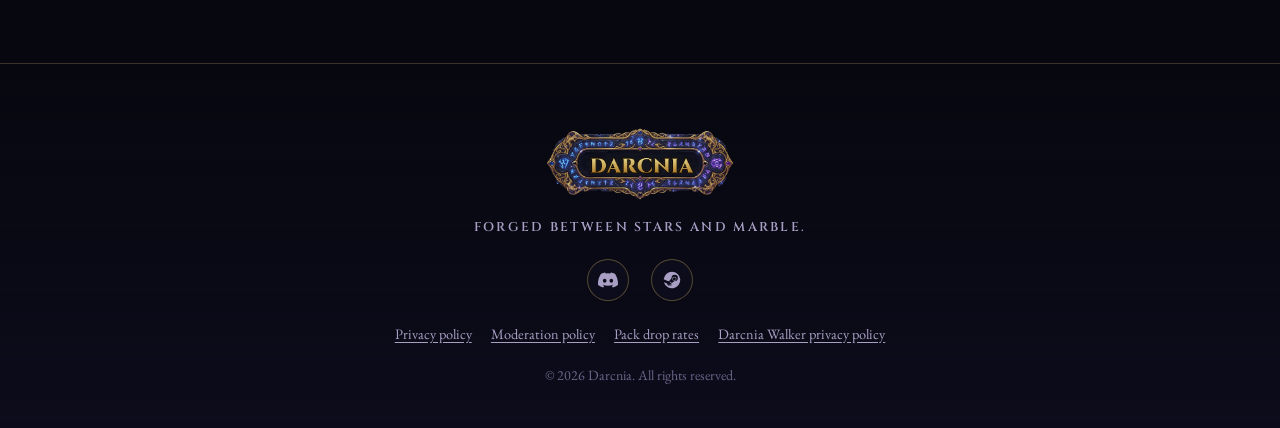
==== commit 600d18d7: "Politica de privacidad de Darcnia Walker, probabilidades de sobres y ajustes de politicas Co-Authore" ====
--- a/index.html
+++ b/index.html
@@ -341,6 +341,8 @@
     <nav class="footer-legal" aria-label="Legal">
       <a href="privacidad.html" data-i18n="footer.privacy">Privacy policy</a>
       <a href="moderacion.html" data-i18n="footer.moderation">Moderation policy</a>
+      <a href="probabilidades.html" data-i18n="footer.odds">Pack drop rates</a>
+      <a href="privacidad-walker.html" data-i18n="footer.walker">Darcnia Walker privacy policy</a>
     </nav>
     <p class="footer-rights" data-i18n="footer.rights">© 2026 Darcnia. All rights reserved.</p>
   </footer>
